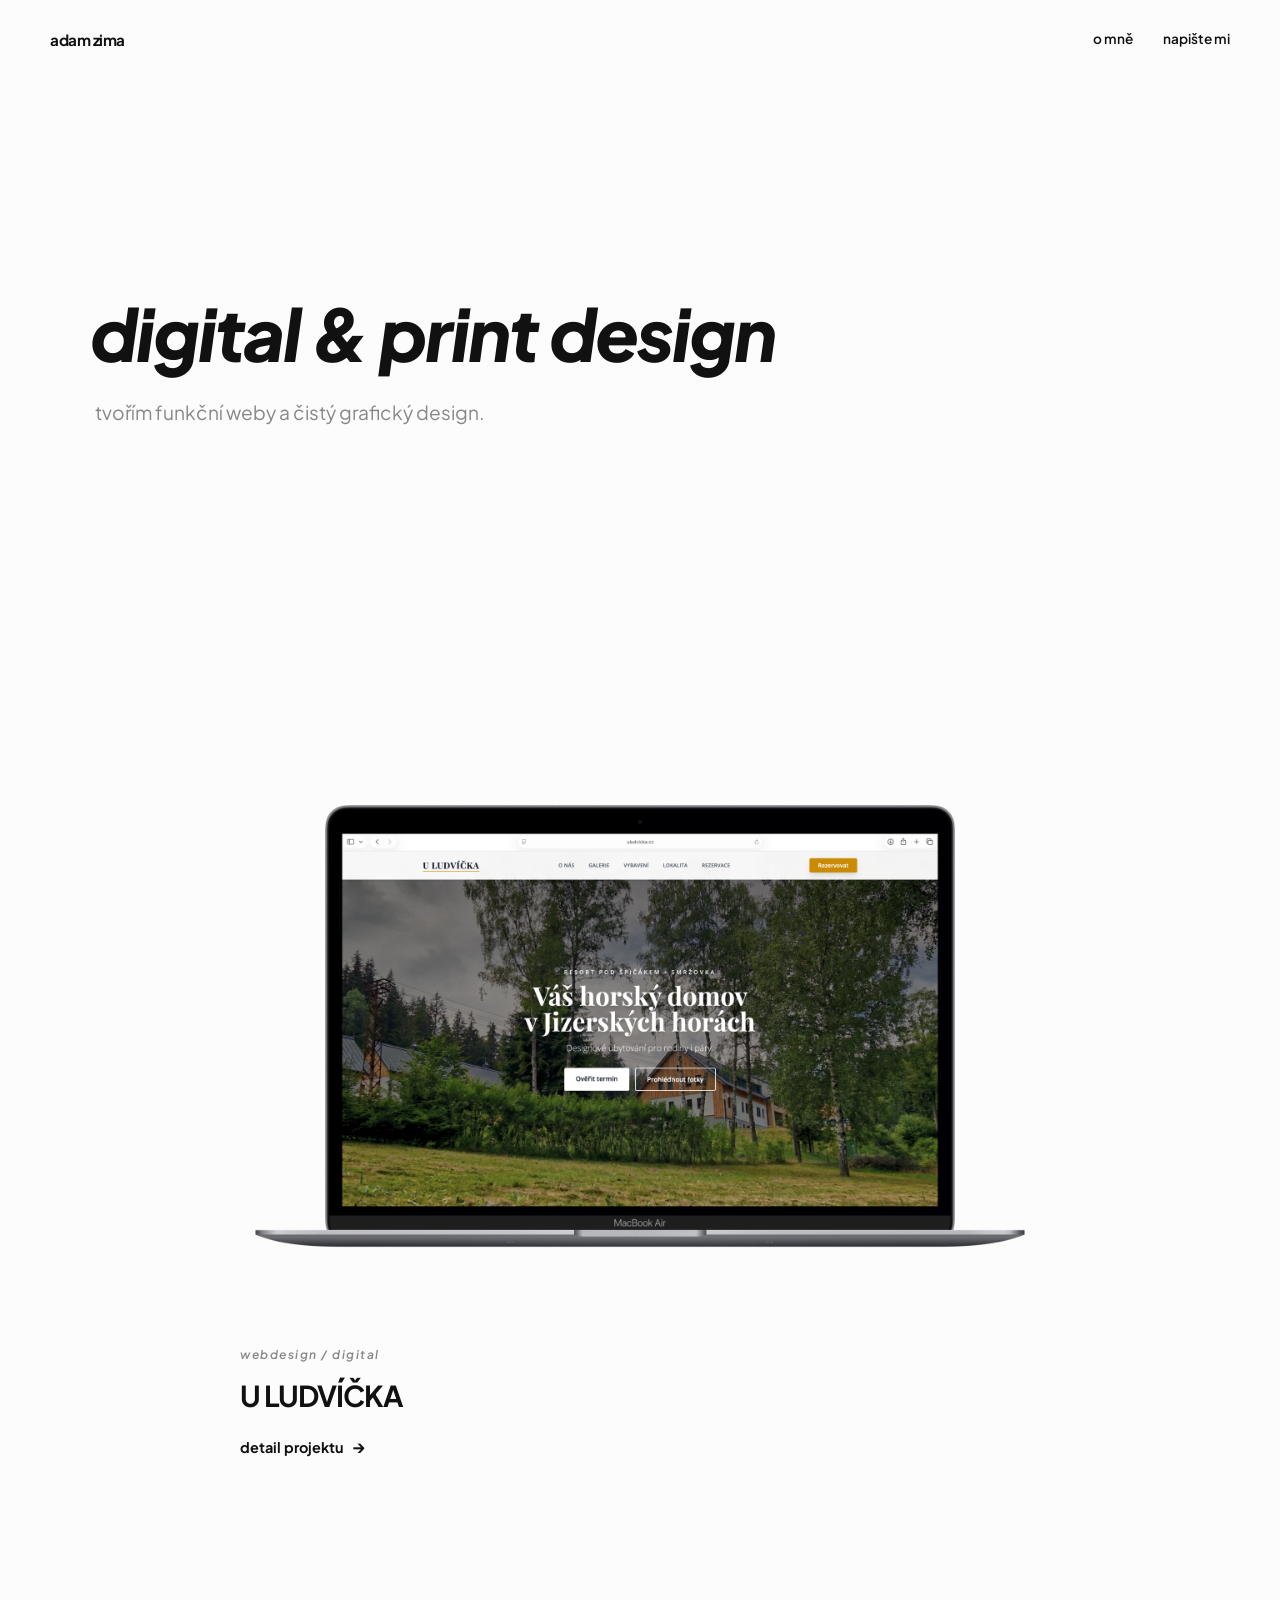
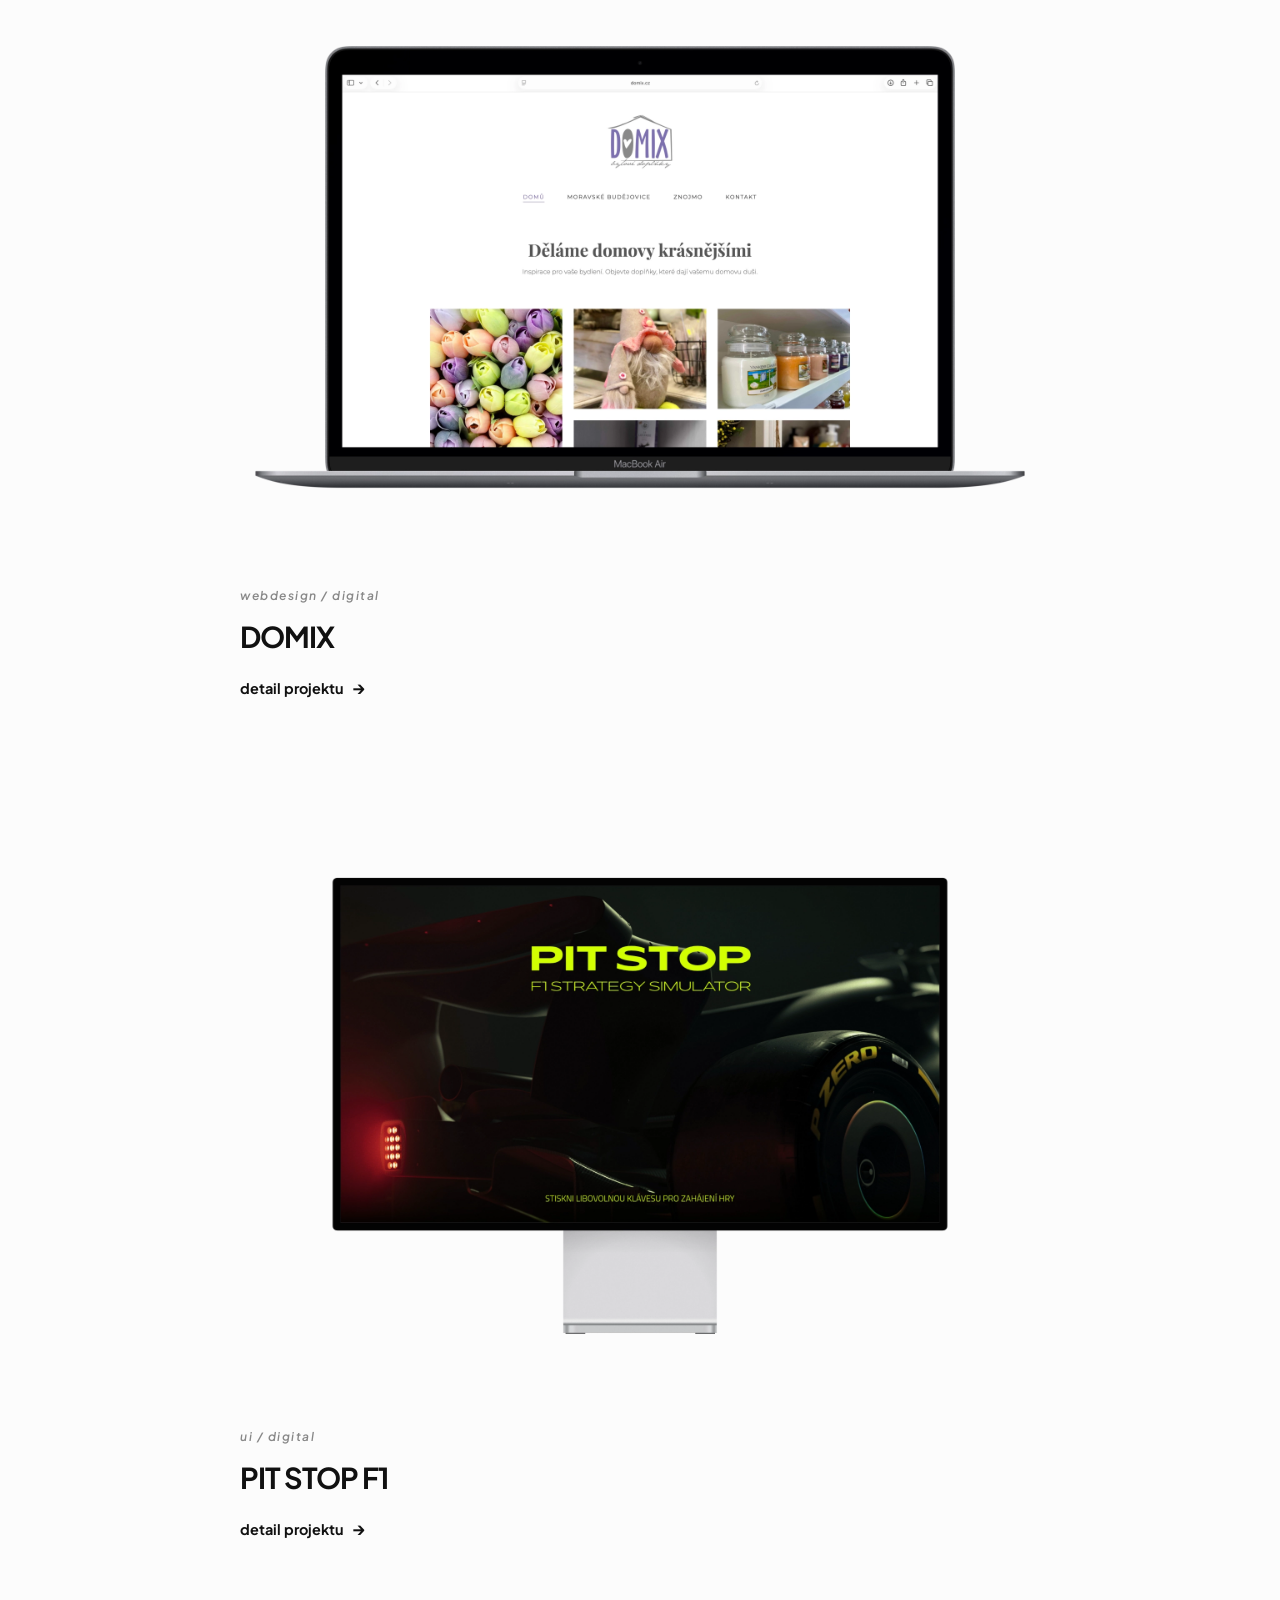
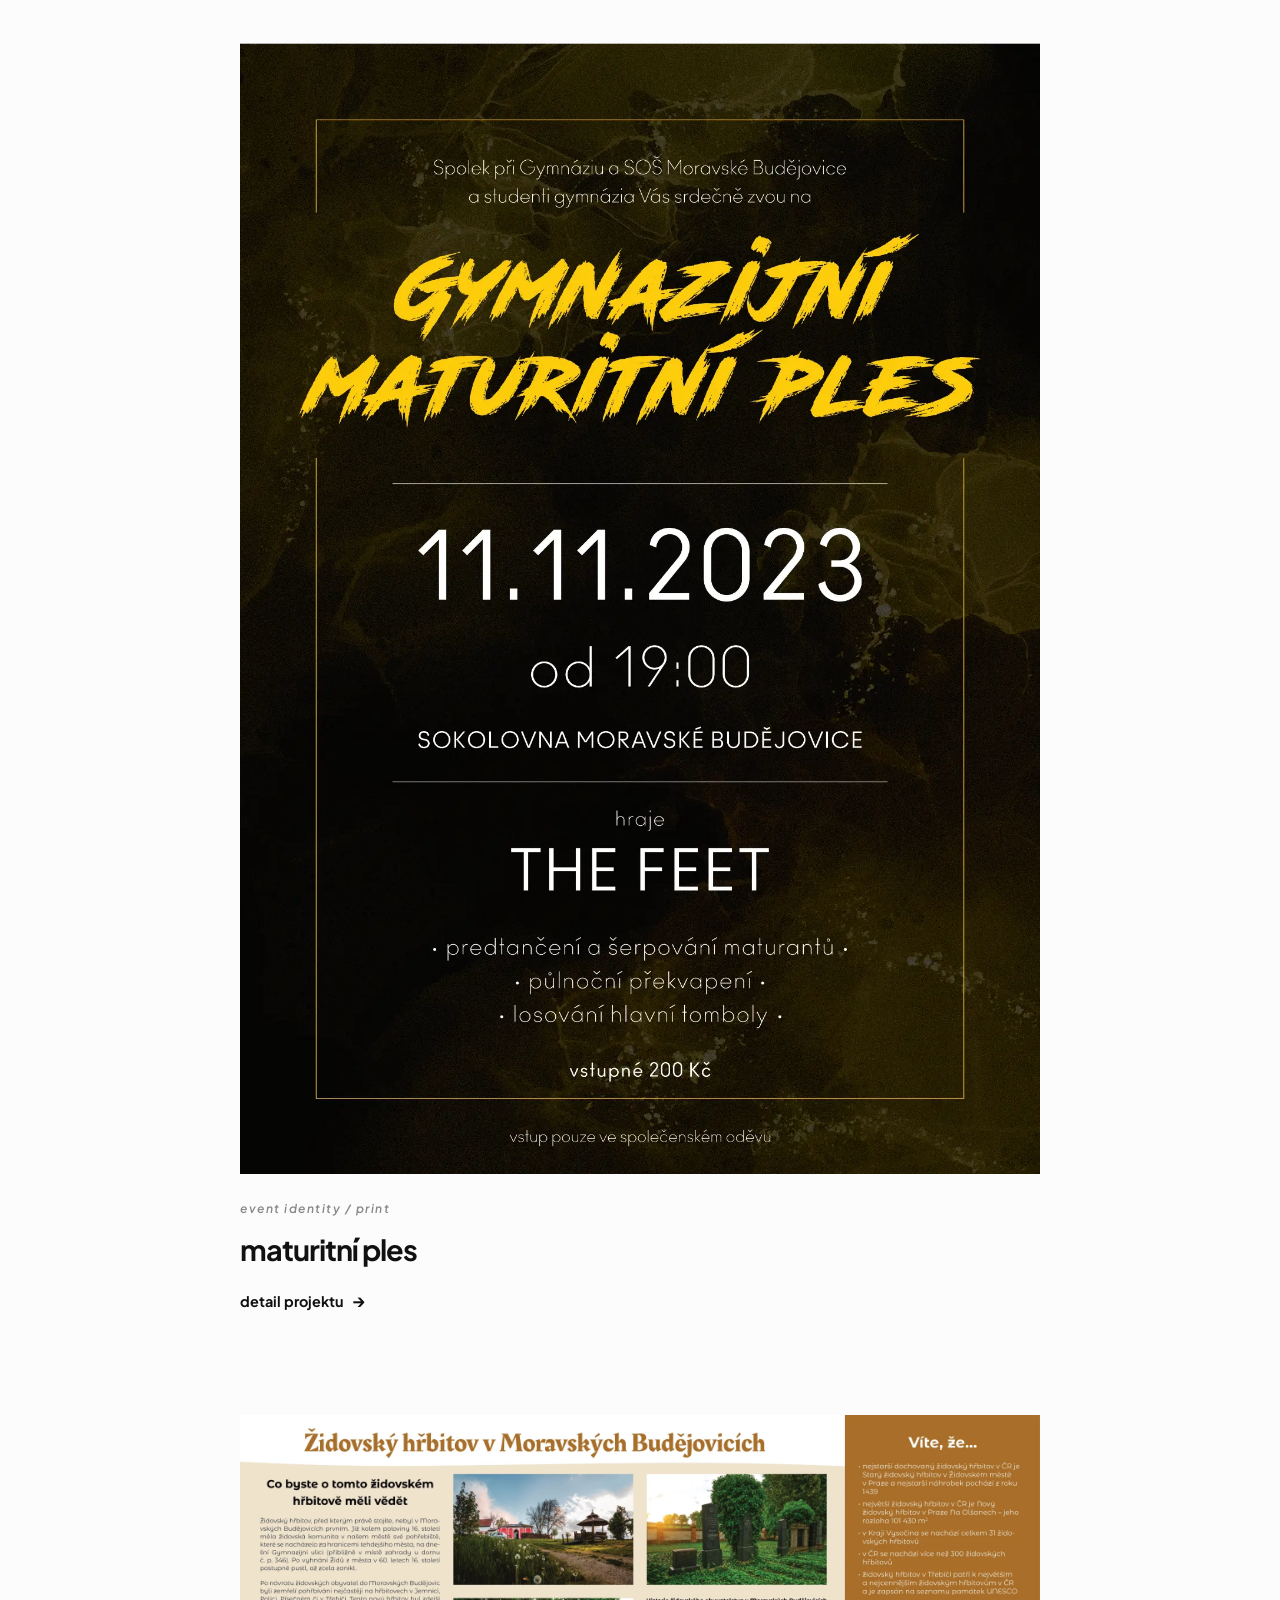
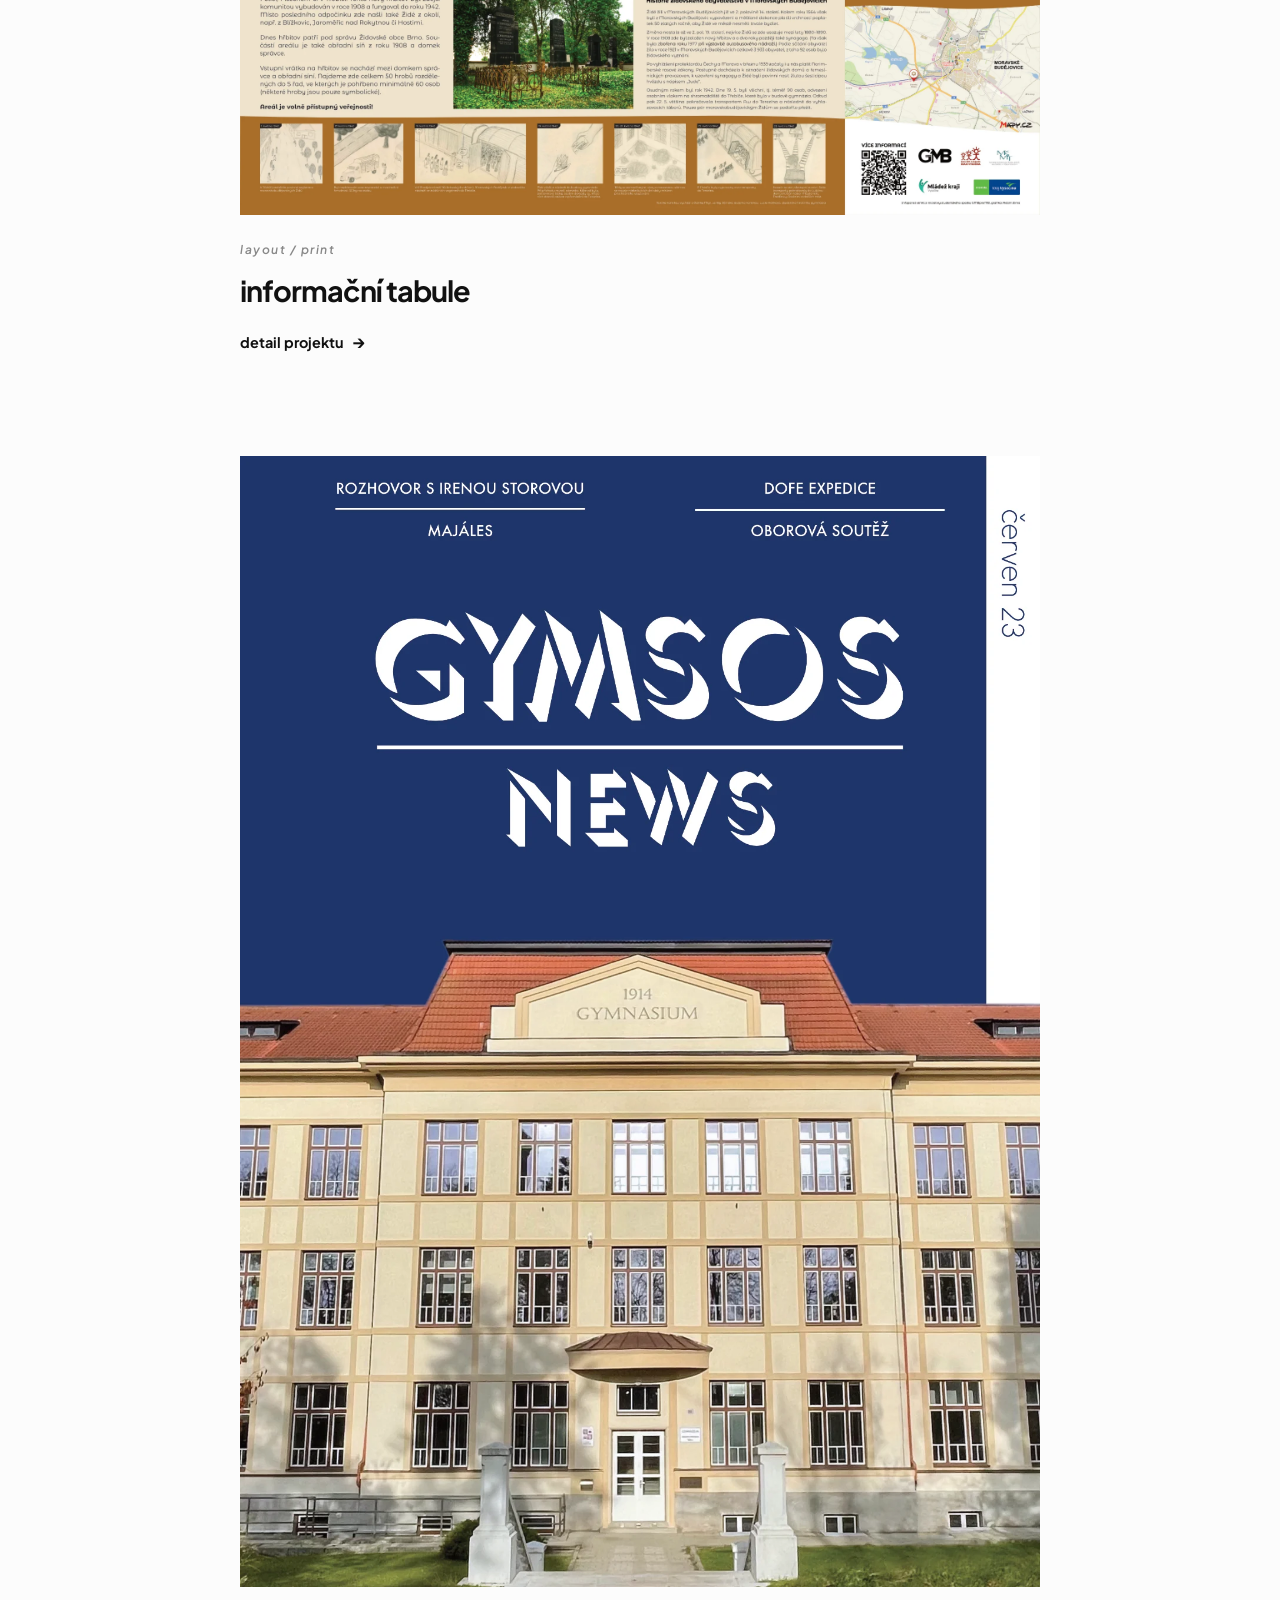
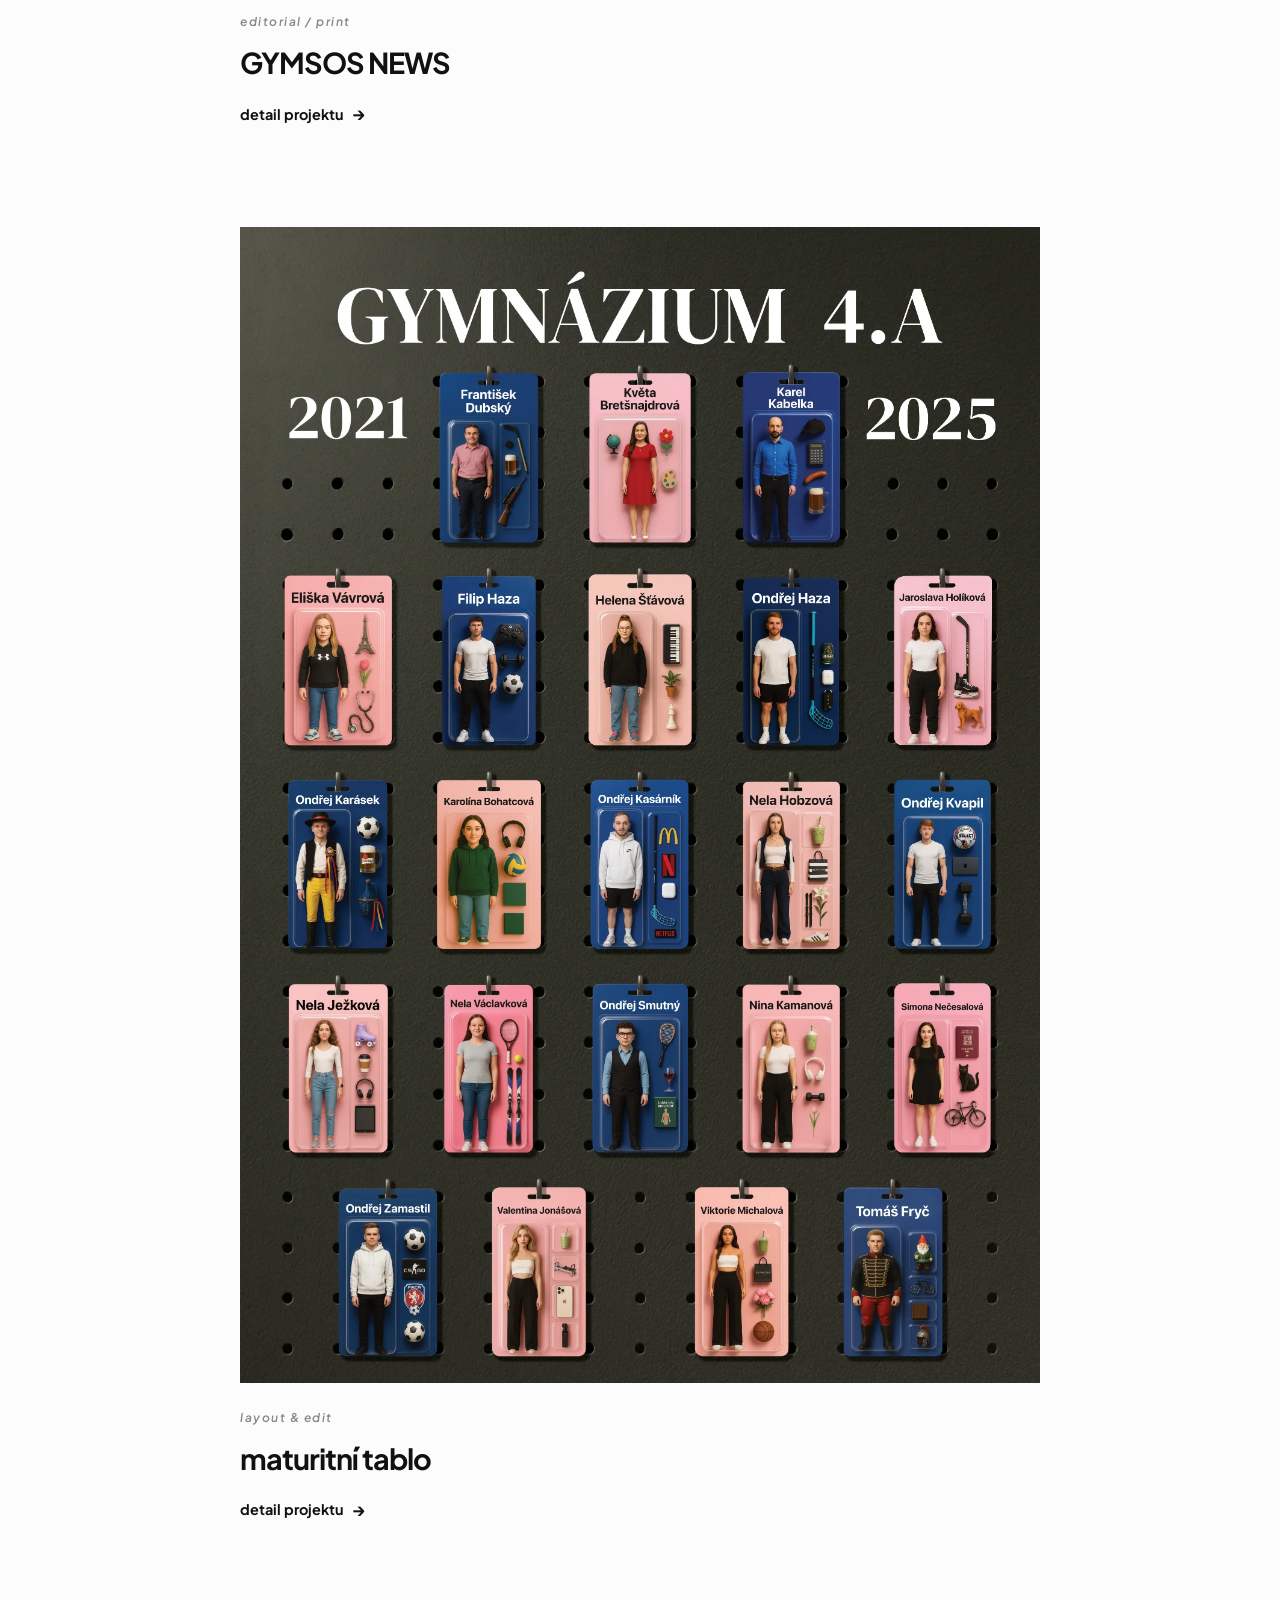
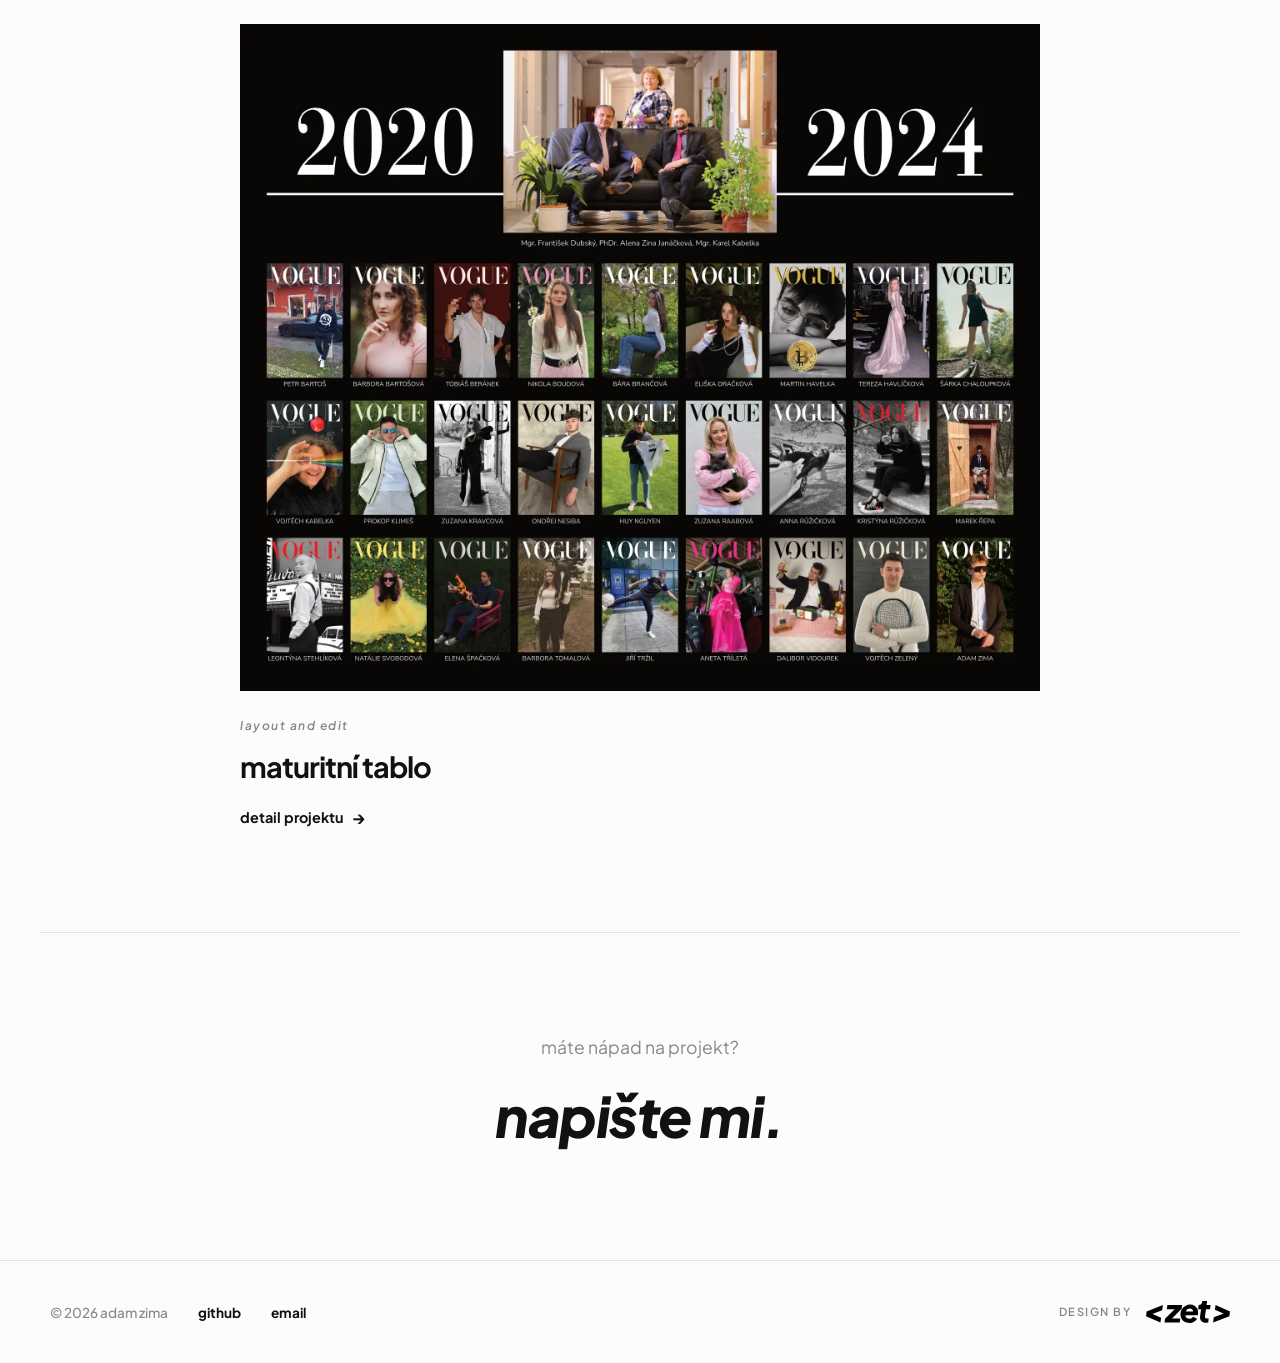
==== index.html @ e0f71ad0 "Update meta descriptions for clarity and focus" ====
<!DOCTYPE html>
<html lang="cs">
<head>
  <script async src="https://www.googletagmanager.com/gtag/js?id=G-T9J5Z45NLJ"></script>
  <script>
    window.dataLayer = window.dataLayer || [];
    function gtag(){dataLayer.push(arguments);}
    gtag('js', new Date());
    gtag('config', 'G-T9J5Z45NLJ');
  </script>

  <meta charset="UTF-8" />
  <meta name="viewport" content="width=device-width, initial-scale=1.0, maximum-scale=1.0, user-scalable=no" />
  
  <title>adam zima | digital & print design</title>
  <meta name="description" content="tvořím funkční weby a čistý grafický design.">
  <meta name="author" content="adam zima">
  
  <meta property="og:type" content="website">
  <meta property="og:url" content="https://www.adamzima.cz/">
  <meta property="og:title" content="adam zima | digital & print design">
  <meta property="og:description" content="tvořím funkční weby a čistý grafický design.">
  <meta property="og:image" content="https://www.adamzima.cz/assets/og-image.jpg">

  <link rel="icon" type="image/png" href="https://www.adamzima.cz/assets/favicon.png" sizes="192x192">
  <link rel="icon" type="image/png" href="https://www.adamzima.cz/assets/favicon.png" sizes="32x32">
  <link rel="apple-touch-icon" href="https://www.adamzima.cz/assets/apple-icon.png">

  <link rel="preconnect" href="https://fonts.googleapis.com">
  <link rel="preconnect" href="https://fonts.gstatic.com" crossorigin>
  <link href="https://fonts.googleapis.com/css2?family=Plus+Jakarta+Sans:ital,wght@0,300;0,400;0,500;0,600;0,700;0,800;1,400;1,500;1,600;1,700;1,800&display=swap" rel="stylesheet">

  <link rel="stylesheet" href="style.css">
</head>

<body>
  <div id="preloader">
    <div class="loader-mask">
      <span class="loader-text">adam zima</span>
    </div>
  </div>
  <script>
    if (sessionStorage.getItem('preloaderShown')) {
      document.getElementById('preloader').style.display = 'none';
    }
  </script>

  <nav>
    <div class="logo" onclick="window.scrollTo(0,0);">adam zima</div>
    <div class="nav-links">
      <a onclick="openAbout()" class="animated-link">o mně</a>
      <a onclick="openContact()" class="animated-link">napište mi</a>
    </div>
  </nav>

  <header>
    <h1 class="hero-title" id="heroTitle">digital & print design</h1>
    <p class="hero-desc">tvořím funkční weby a čistý grafický design.</p>
  </header>

  <div class="projects-wrap" id="work">
    
    <div class="project-card reveal-up" onclick="openProject(0)">
      <div class="card-img-wrap"><img src="assets/uludvicka/uludvicka.png" class="project-img" loading="lazy" alt="U Ludvíčka"></div>
      <div class="card-body">
        <span class="card-label">webdesign / digital</span>
        <h2 class="card-title">U LUDVÍČKA</h2>
        <div class="liquid-btn">detail projektu</div>
      </div>
    </div>

    <div class="project-card reveal-up" onclick="openProject(1)">
      <div class="card-img-wrap"><img src="assets/domix/domix.webp" class="project-img" loading="lazy" alt="DOMIX"></div>
      <div class="card-body">
        <span class="card-label">webdesign / digital</span>
        <h2 class="card-title">DOMIX</h2>
        <div class="liquid-btn">detail projektu</div>
      </div>
    </div>

    <div class="project-card reveal-up" onclick="openProject(2)">
      <div class="card-img-wrap"><img src="assets/pitstop/mac.webp" class="project-img" loading="lazy" alt="PIT STOP F1"></div>
      <div class="card-body">
        <span class="card-label">ui / digital</span>
        <h2 class="card-title">PIT STOP F1</h2>
        <div class="liquid-btn">detail projektu</div>
      </div>
    </div>

    <div class="project-card reveal-up" onclick="openProject(3)">
      <div class="card-img-wrap"><img src="assets/maturitni_ples/maturitni_ples.webp" class="project-img" loading="lazy" alt="Maturitní ples"></div>
      <div class="card-body">
        <span class="card-label">event identity / print</span>
        <h2 class="card-title">maturitní ples</h2>
        <div class="liquid-btn">detail projektu</div>
      </div>
    </div>

    <div class="project-card reveal-up" onclick="openProject(4)">
      <div class="card-img-wrap"><img src="assets/informacni_tabule/informacni_tabule.webp" class="project-img" loading="lazy" alt="Informační tabule"></div>
      <div class="card-body">
        <span class="card-label">layout / print</span>
        <h2 class="card-title">informační tabule</h2>
        <div class="liquid-btn">detail projektu</div>
      </div>
    </div>

    <div class="project-card reveal-up" onclick="openProject(5)">
      <div class="card-img-wrap"><img src="assets/gymsos_news/gymsos_news.webp" class="project-img" loading="lazy" alt="GYMSOS NEWS"></div>
      <div class="card-body">
        <span class="card-label">editorial / print</span>
        <h2 class="card-title">GYMSOS NEWS</h2>
        <div class="liquid-btn">detail projektu</div>
      </div>
    </div>

    <div class="project-card reveal-up" onclick="openProject(6)">
      <div class="card-img-wrap"><img src="assets/tablo_figurky/tablo_figurky.webp" class="project-img" loading="lazy" alt="Maturitní tablo"></div>
      <div class="card-body">
        <span class="card-label">layout & edit</span>
        <h2 class="card-title">maturitní tablo</h2>
        <div class="liquid-btn">detail projektu</div>
      </div>
    </div>

    <div class="project-card reveal-up" onclick="openProject(7)">
      <div class="card-img-wrap"><img src="assets/tablo_vogue/tablo_vogue.webp" class="project-img" loading="lazy" alt="Maturitní tablo Vogue"></div>
      <div class="card-body">
        <span class="card-label">layout and edit</span>
        <h2 class="card-title">maturitní tablo</h2>
        <div class="liquid-btn">detail projektu</div>
      </div>
    </div>

  </div>

  <section id="contact" class="contact-section reveal-up">
    <p style="color:var(--text-muted); font-size: 1.1rem; margin-bottom: 0;">máte nápad na projekt?</p>
    <a onclick="openContact()" class="contact-link-large">napište mi.</a>
  </section>

  <footer class="site-footer reveal-up">
    <div class="footer-content">
      <div class="footer-left">
        <span class="footer-copy">© 2026 adam zima</span>
        <a href="https://github.com/amizmada" class="footer-link" target="_blank">github</a>
        <a href="mailto:adam@adamzima.com" class="footer-link">email</a>
      </div>
      <div class="footer-right">
        <span class="footer-label">design by</span>
        <a href="https://zet.studio" target="_blank" class="zet-logo-link" aria-label="zet">
          <img src="assets/zet.svg" alt="zet_design" class="zet-footer-icon">
        </a>
      </div>
    </div>
  </footer>

  <div id="modal-overlay" class="modal-overlay">
    <button class="close-modal" onclick="closeModal()"><span>zavřít</span></button>
    <div class="modal-container" id="modal-content"></div>
  </div>

  <div id="contact-modal-overlay" class="modal-overlay">
    <button class="close-modal" onclick="closeContact()"><span>zavřít</span></button>
    <div class="modal-container">
      <span style="font-size: 0.8rem; color: var(--text-muted); letter-spacing: 1.5px; margin-bottom: 30px; display: block; text-transform:uppercase; font-weight:600;">kontakt</span>
      <h1 style="font-size: 2.2rem; font-weight: 600; letter-spacing: -1px; line-height: 1.3;">napište mi.</h1>
      <p style="font-size: 1rem; color: var(--text-muted); line-height: 1.7; margin-bottom: 50px;">máte nápad na projekt nebo se chcete jen zeptat?</p>

      <form id="popup-contact-form" action="https://formspree.io/f/xeeejrlr" method="POST" class="contact-form">
        <div class="form-group">
          <input type="email" name="email" placeholder="váš email" required class="form-input">
        </div>
        <div class="form-group">
          <textarea name="message" placeholder="jak vám mohu pomoci?" rows="6" required class="form-input"></textarea>
        </div>
        <button type="submit" class="liquid-btn" id="popup-submit-btn">odeslat zprávu</button>
      </form>

      <div id="popup-form-status" style="display: none; text-align: left; margin-top: 20px; color: var(--text-main);">
        <h3 style="font-size: 1.5rem; margin-bottom: 10px;">Díky za zprávu!</h3>
        <p style="color: var(--text-muted);">Ozvu se vám co nejdříve.</p>
      </div>
    </div>
  </div>

  <script>
    const projects = [
      { title: "U LUDVÍČKA", label: "webdesign / digital", desc: "web na <a href='https://www.uludvicka.cz' target='_blank' class='text-link'>uludvicka.cz</a>", gallery: ["assets/uludvicka/uludvicka1.webp"] },
      { title: "DOMIX", label: "webdesign / digital", desc: "web na <a href='https://www.domix.cz' target='_blank' class='text-link'>domix.cz</a>", gallery: ["assets/domix/domix1.webp"] },
      { title: "PIT STOP F1", label: "ui / digital", desc: "strategický simulátor formule 1. design uživatelského rozhraní a herních mechanik.", gallery: ["assets/pitstop/pitstop.webp","assets/pitstop/pitstop1.webp","assets/pitstop/pitstop2.webp","assets/pitstop/pitstop3.webp","assets/pitstop/pitstop4.webp","assets/pitstop/pitstop5.webp"] },
      { title: "maturitní ples", label: "event identity / print", desc: "vizuální identita maturitního plesu. výrazná typografie a zlaté akcenty.", gallery: ["assets/maturitni_ples/maturitni_ples.webp","assets/maturitni_ples/maturitni_ples1.webp","assets/maturitni_ples/maturitni_ples2.webp","assets/maturitni_ples/maturitni_ples3.webp","assets/maturitni_ples/maturitni_ples4.webp","assets/maturitni_ples/maturitni_ples5.webp","assets/maturitni_ples/maturitni_ples6.webp"] },
      { title: "informační tabule", label: "layout / print", desc: "grafický návrh informační tabule pro židovský hřbitov.", gallery: ["assets/informacni_tabule/informacni_tabule.webp","assets/informacni_tabule/informacni_tabule1.webp","assets/informacni_tabule/informacni_tabule2.webp"] },
      { title: "GYMSOS NEWS", label: "editorial / print", desc: "školní časopis gymnázia. sazba, typografie a redakční design.", gallery: ["assets/gymsos_news/gymsos_news.webp","assets/gymsos_news/gymsos_news1.webp","assets/gymsos_news/gymsos_news2.webp","assets/gymsos_news/gymsos_news3.webp","assets/gymsos_news/gymsos_news4.webp","assets/gymsos_news/gymsos_news5.webp"] },
      { title: "maturitní tablo", label: "layout / edit", desc: "kreativní pojetí tabla ve stylu plastových figurek", gallery: ["assets/tablo_figurky/tablo_figurky.webp"] },
      { title: "maturitní tablo", label: "layout / edit", desc: "maturitní tablo inspirované modním magazínem.", gallery: ["assets/tablo_vogue/tablo_vogue.webp"] },
    ];

    const aboutContent = `
      <div class="about-grid">
        <div class="about-img-wrapper">
          <img src="assets/adam.jpg" alt="adam zima" class="about-photo">
        </div>
        <div class="about-text-content">
          <h1 class="about-title" style="font-weight: 800; font-style: italic;">jsem adam.</h1>
          <p class="about-desc">
            jsem grafický designér se zaměřením na vizuální identity a tiskoviny. baví mě hledat jednoduchá vizuální řešení složitých zadání.
            <br><br>
            věřím, že design není jen o tom, jak věci vypadají, ale především jak fungují.
          </p>

          <div class="services-list">
            <h4>co dělám</h4>
            <div class="services-grid">
              <span class="service-item">vizuální identity</span>
              <span class="service-item">webdesign</span>
              <span class="service-item">plakáty, tiskoviny</span>
              <span class="service-item">úprava fotografií</span>
            </div>
          </div>

          <div style="margin-top: 50px;">
            <h4 style="margin-bottom:10px; color:var(--text-muted); font-size:0.75rem; letter-spacing:1.5px; text-transform:uppercase; font-weight:600;">kontakt</h4>
            <a href="mailto:adam@adamzima.com" style="font-size: 1.5rem; font-weight: 600; text-decoration: none;" class="animated-link">adam@adamzima.com</a>
          </div>
        </div>
      </div>
    `;

    /* Parallax a odhalování */
    window.addEventListener('scroll', () => {
      const title = document.getElementById('heroTitle');
      if (!title) return;
      title.style.transform = `translateY(${window.scrollY * 0.15}px)`;
      title.style.opacity = 1 - (window.scrollY / 500);
    });

    const observer = new IntersectionObserver((entries) => {
      entries.forEach(entry => {
        if (entry.isIntersecting) entry.target.classList.add('is-visible');
      });
    }, { threshold: 0.12 });

    document.querySelectorAll('.reveal-up').forEach(el => observer.observe(el));

    /* Preloader */
    if (!sessionStorage.getItem('preloaderShown')) {
      window.addEventListener('load', () => {
        setTimeout(() => {
          const pre = document.getElementById('preloader');
          if (pre) {
            pre.classList.add('hidden');
            sessionStorage.setItem('preloaderShown', 'true');
          }
        }, 1800);
      });
    }

    /* Modals */
    const modal = document.getElementById('modal-overlay');
    const modalContent = document.getElementById('modal-content');
    const contactModal = document.getElementById('contact-modal-overlay');

    function openProject(index) {
      const p = projects[index];
      const galleryHTML = p.gallery
        .map(img => `<img src="${img}" alt="${p.title}" style="width:100%; border-radius:12px; margin-bottom:30px; box-shadow:var(--card-shadow);" loading="lazy">`)
        .join('');

      modalContent.innerHTML = `
        <span style="font-size: 0.8rem; color: var(--text-muted); font-style: italic; letter-spacing: 1.5px; text-transform:lowercase; margin-bottom: 20px; display: block; font-weight:600;">${p.label}</span>
        <h1 style="font-size: 3rem; font-weight: 800; font-style: italic; letter-spacing: -1.5px; margin-bottom: 20px;">${p.title}</h1>
        <p style="font-size: 1.1rem; color: var(--text-muted); margin-bottom: 50px; max-width: 600px; line-height:1.7;">${p.desc}</p>
        <div>${galleryHTML}</div>
      `;
      modal.classList.add('active');
      document.body.style.overflow = 'hidden';
    }

    function openAbout() {
      modalContent.innerHTML = aboutContent;
      modal.classList.add('active');
      document.body.style.overflow = 'hidden';
    }

    function closeModal() {
      modal.classList.remove('active');
      document.body.style.overflow = 'auto';
    }

    function openContact() { 
      contactModal.classList.add('active'); 
      document.body.style.overflow = 'hidden'; 
    }
    
    function closeContact() { 
      contactModal.classList.remove('active'); 
      document.body.style.overflow = 'auto'; 
    }

    /* Zavírání kliknutím mimo a klávesou Escape */
    if (modal) modal.addEventListener('click', (e) => { if (e.target === modal) closeModal(); });
    if (contactModal) contactModal.addEventListener('click', (e) => { if (e.target === contactModal) closeContact(); });

    document.addEventListener('keydown', (e) => {
      if (e.key === 'Escape') {
        if (modal && modal.classList.contains('active')) closeModal();
        if (contactModal && contactModal.classList.contains('active')) closeContact();
      }
    });

    /* Odesílání formuláře */
    const popupForm = document.getElementById("popup-contact-form");
    const popupStatus = document.getElementById("popup-form-status");
    const popupSubmitBtn = document.getElementById("popup-submit-btn");

    if (popupForm) {
      popupForm.addEventListener("submit", async function(event) {
        event.preventDefault();
        const originalBtnText = popupSubmitBtn.innerText;
        popupSubmitBtn.innerText = "odesílám...";
        popupSubmitBtn.disabled = true;

        const data = new FormData(event.target);
        try {
          const response = await fetch(event.target.action, { method: popupForm.method, body: data, headers: { 'Accept': 'application/json' } });
          if (response.ok) { popupForm.style.display = "none"; popupStatus.style.display = "block"; popupForm.reset(); } 
          else { alert("Chyba při odesílání."); popupSubmitBtn.innerText = originalBtnText; popupSubmitBtn.disabled = false; }
        } catch (error) {
          alert("Problém s připojením."); popupSubmitBtn.innerText = originalBtnText; popupSubmitBtn.disabled = false;
        }
      });
    }

    /* --- Oprava načítání fotek u projektů --- */
    document.querySelectorAll('.project-img').forEach(img => {
      if (img.complete) {
        img.classList.add('img-loaded');
      } else {
        img.addEventListener('load', () => img.classList.add('img-loaded'));
        img.addEventListener('error', () => img.classList.add('img-loaded')); // Zobrazí prostor i při chybě načtení
      }
    });
  </script>
</body>
</html>
---- style.css ----
:root {
  /* Výchozí denní režim (zářivá bílá) */
  --bg-color: #fcfcfc;
  --text-main: #111111;
  --text-muted: #888888;
  --accent: #CFFF00; /* Neonová žlutá */
  --max-width: 1200px; 
  --border-color: rgba(0,0,0,0.1);
  --nav-bg: rgba(252,252,252,0.85);
  --input-bg: #fff;
  --card-shadow: 0 20px 40px rgba(0,0,0,0.08);
}

/* --- DARK MODE (Ztlumený "papírový" režim pro šetření očí) --- */
@media (prefers-color-scheme: dark) {
  :root {
    --bg-color: #e4e4e4; /* Tmavší, měkká bílá/šedá */
    --text-main: #111111; /* Text zůstává tmavý */
    --text-muted: #666666; /* Mírně ztmavená šedá pro lepší kontrast */
    --border-color: rgba(0,0,0,0.15); 
    --nav-bg: rgba(228,228,228,0.85); /* Odpovídající poloprůhledné pozadí navigace */
    --input-bg: #ebebeb; 
    --card-shadow: 0 20px 40px rgba(0,0,0,0.12); /* Nepatrně silnější stín pro zachování hloubky */
  }
}

* { 
  margin: 0; 
  padding: 0; 
  box-sizing: border-box; 
  -webkit-tap-highlight-color: transparent; 
}

::selection { 
  background-color: var(--accent); 
  color: #111;
}

::-webkit-scrollbar { 
  width: 0px; 
  background: transparent; 
}

html { 
  scroll-behavior: smooth; 
}

body {
  font-family: "Plus Jakarta Sans", -apple-system, sans-serif;
  background-color: var(--bg-color);
  color: var(--text-main);
  line-height: 1.6;
  overflow-x: hidden;
  -webkit-font-smoothing: antialiased;
  transition: background-color 0.4s ease, color 0.4s ease;
}

/* --- PRELOADER --- */
#preloader {
  position: fixed; 
  top: 0; 
  left: 0; 
  width: 100%; 
  height: 100%;
  background: var(--bg-color); 
  z-index: 9999;
  display: flex; 
  justify-content: center; 
  align-items: center;
  transition: transform 0.8s cubic-bezier(0.7,0,0.2,1);
}

.loader-mask { 
  overflow: hidden; 
  display: inline-block; 
  padding: 10px; 
}

.loader-text {
  display: inline-block; 
  font-weight: 600; 
  font-size: 1.4rem; 
  letter-spacing: -1px;
  transform: translateY(100%);
  animation: slideUpLoader 1s cubic-bezier(0.16,1,0.3,1) forwards 0.2s,
           pulseText 1.5s infinite ease-in-out 1.2s;
}

@keyframes slideUpLoader { 
  to { transform: translateY(0); } 
}

@keyframes pulseText { 
  0%, 100% { opacity: 0.4; } 
  50% { opacity: 1; } 
}

#preloader.hidden { 
  transform: translateY(-100%); 
  pointer-events: none; 
}

/* --- REVEAL --- */
.reveal-up {
  opacity: 0; 
  transform: translateY(40px);
  transition: opacity 0.8s ease, transform 0.8s cubic-bezier(0.16,1,0.3,1);
}

.reveal-up.is-visible { 
  opacity: 1; 
  transform: translateY(0); 
}

/* --- NAV --- */
nav {
  position: fixed; 
  top: 0; 
  left: 0; 
  width: 100%; 
  height: 80px; 
  padding: 0 50px;
  display: flex; 
  justify-content: space-between; 
  align-items: center;
  background: var(--nav-bg); 
  backdrop-filter: blur(20px);
  z-index: 1000;
  transition: background-color 0.4s ease;
}

.logo { 
  font-weight: 700; 
  font-size: 0.95rem; 
  color: var(--text-main); 
  letter-spacing: -0.5px; 
  cursor: pointer; 
  text-decoration: none; 
  transition: color 0.3s ease;
}

.nav-links { 
  display: flex; 
  gap: 30px; 
  align-items: center; 
}

.animated-link {
  position: relative; 
  font-size: 0.85rem; 
  color: var(--text-main); 
  text-decoration: none;
  font-weight: 600; 
  cursor: pointer; 
  padding-bottom: 2px; 
  display: inline-block;
  transition: color 0.3s ease;
}

.animated-link::after {
  content: ''; 
  position: absolute; 
  width: 100%; 
  height: 3px; 
  bottom: -2px; 
  left: 0;
  background-color: var(--accent); 
  transform: scaleX(0); 
  transform-origin: bottom right; 
  transition: transform 0.3s ease-out;
}

.animated-link:hover::after { 
  transform: scaleX(1); 
  transform-origin: bottom left; 
}

.text-link {
  text-decoration: none; 
  color: var(--text-main); 
  font-weight: 700;
  position: relative;
  z-index: 1;
  padding-bottom: 2px; 
  transition: color 0.3s ease;
}

.text-link::before {
  content: ''; 
  position: absolute; 
  bottom: 0; 
  left: -2%; 
  width: 104%; 
  height: 2px; 
  background-color: var(--text-main); 
  z-index: -1; 
  transition: all 0.3s cubic-bezier(0.16, 1, 0.3, 1);
}

.text-link:hover {
  color: #111; 
}

.text-link:hover::before { 
  height: 45%; 
  background-color: var(--accent); 
}

/* --- HEADER / HERO --- */
header {
  height: 80vh; 
  display: flex; 
  flex-direction: column; 
  justify-content: center; 
  align-items: flex-start;
  padding: 0 50px; 
  max-width: var(--max-width); 
  margin: 0 auto;
}

.hero-title { 
  font-size: clamp(3rem,7vw,4.5rem); 
  font-weight: 800; 
  font-style: italic; 
  letter-spacing: -2px; 
  line-height: 1.1; 
  margin-bottom: 25px; 
  max-width: 900px; 
  color: var(--text-main); 
}

.hero-desc { 
  font-size: 1.2rem; 
  color: var(--text-muted); 
  max-width: 550px; 
  font-weight: 400; 
  line-height: 1.6; 
  margin-left: 5px; 
}

/* --- PROJECTS --- */
.projects-wrap { 
  max-width: 900px; 
  margin: 0 auto; 
  padding: 0 50px 100px 50px; 
  display: flex; 
  flex-direction: column; 
  gap: 100px; 
}

.project-card { 
  display: block; 
  width: 100%; 
  background: transparent; 
  border: none; 
  cursor: pointer; 
  position: relative; 
  z-index: 1; 
  transform: translateZ(0); 
  backface-visibility: hidden; 
  will-change: transform; 
}

.card-img-wrap { 
  width: 100%; 
  border-radius: 0; 
  overflow: hidden; 
  background: transparent; 
  position: relative; 
  transform: translate3d(0,0,0); 
  will-change: transform; 
  transition: transform 0.4s cubic-bezier(0.16, 1, 0.3, 1); 
}

.project-img { 
  width: 100%; 
  height: auto; 
  display: block; 
  opacity: 0; /* Skryté před načtením */
  transition: opacity 0.6s ease, filter 0.4s ease; 
}

.project-img.img-loaded {
  opacity: 1; /* Viditelné po načtení */
}

.project-card:hover .card-img-wrap { 
  transform: translate3d(0, -10px, 0); 
}

.project-card:hover .project-img { 
  filter: drop-shadow(var(--card-shadow)); 
}

.card-body { 
  padding: 25px 0 0 0; 
}

.card-label { 
  font-size: 0.75rem; 
  color: var(--text-muted); 
  letter-spacing: 1.5px; 
  font-weight: 600; 
  font-style: italic; 
  margin-bottom: 8px; 
  display: block; 
  text-transform: lowercase; 
}

.card-title { 
  font-size: 1.8rem; 
  font-weight: 700; 
  letter-spacing: -1px; 
  margin-bottom: 15px; 
  color: var(--text-main); 
}

/* BUTTON */
.liquid-btn {
  display: inline-flex; 
  align-items: center; 
  font-size: 0.9rem; 
  font-weight: 700; 
  color: var(--text-main);
  background: transparent; 
  border: none; 
  cursor: pointer; 
  text-decoration: none;
  padding: 0; 
  position: relative;
  z-index: 1;
  transition: color 0.3s ease;
}

.liquid-btn::after {
  content: '→'; 
  margin-left: 8px; 
  font-size: 1.2em; 
  transition: transform 0.3s ease;
}

.liquid-btn::before {
  content: ''; 
  position: absolute; 
  bottom: 0; 
  left: -5%; 
  width: 110%; 
  height: 45%;
  background-color: var(--accent);
  z-index: -1; 
  transform: scaleX(0); 
  transform-origin: right; 
  transition: transform 0.3s cubic-bezier(0.16,1,0.3,1);
}

.liquid-btn:hover {
  color: #111; 
}

.liquid-btn:hover::before { 
  transform: scaleX(1); 
  transform-origin: left; 
}

.liquid-btn:hover::after { 
  transform: translateX(6px); 
}

/* --- GALLERY GRID --- */
.gallery-wrap { 
  max-width: var(--max-width); 
  margin: 0 auto; 
  padding: 0 50px 100px 50px; 
  display: grid; 
  grid-template-columns: repeat(3, 1fr); 
  gap: 40px; 
}

.polaroid-item { 
  width: 100%; 
  cursor: pointer; 
  position: relative; 
  transform: translateZ(0); 
  will-change: transform; 
  transition: transform 0.4s ease, filter 0.4s ease; 
}

.polaroid-item img { 
  width: 100%; 
  height: auto; 
  display: block; 
  background: transparent; 
  border: none;
  outline: none;
  color: transparent; 
  font-size: 0; 
  /* AKTUALIZOVÁNO: Silnější stín, méně posunutý dolů, aby vynikl i nahoře */
  filter: drop-shadow(0 2px 40px rgba(0,0,0,0.15)); 
  border-radius: 0; 
  opacity: 0; /* Skryté před načtením */
  transition: opacity 0.6s ease, filter 0.4s ease; 
}

.polaroid-item img.img-loaded {
  opacity: 1; /* Viditelné po načtení */
}

.polaroid-item:hover { 
  transform: translateY(-8px); 
  z-index: 10; 
}

/* --- CONTACT --- */
.contact-section { 
  max-width: var(--max-width); 
  margin: 0 auto; 
  padding: 100px 50px; 
  border-top: 1px solid var(--border-color); 
  text-align: center; 
}

.contact-link-large { 
  position: relative; 
  font-size: 3.5rem; 
  font-weight: 800; 
  font-style: italic; 
  letter-spacing: -1.5px; 
  color: var(--text-main); 
  text-decoration: none; 
  display: inline-block; 
  margin-top: 10px; 
  cursor: pointer; 
  z-index: 1;
  transition: color 0.3s ease;
}

.contact-link-large::after { 
  content: ''; 
  position: absolute; 
  width: 104%; 
  height: 35%; 
  bottom: 12%; 
  left: -2%; 
  background-color: var(--accent); 
  transform: scaleX(0); 
  transform-origin: right; 
  transition: transform 0.3s cubic-bezier(0.16,1,0.3,1); 
  z-index: -1; 
}

.contact-link-large:hover {
  color: #111;
}

.contact-link-large:hover::after { 
  transform: scaleX(1); 
  transform-origin: left; 
}

/* --- FOOTER --- */
.site-footer { 
  width: 100%; 
  border-top: 1px solid var(--border-color); 
  padding: 40px 50px; 
}

.footer-content { 
  max-width: var(--max-width); 
  margin: 0 auto; 
  display: flex; 
  justify-content: space-between; 
  align-items: center; 
  flex-wrap: wrap; 
  gap: 20px; 
}

.footer-left { 
  display: flex; 
  align-items: center; 
  gap: 30px; 
}

.footer-copy { 
  font-size: 0.85rem; 
  color: var(--text-muted); 
  font-weight: 500; 
}

.footer-link { 
  font-size: 0.85rem; 
  color: var(--text-main); 
  text-decoration: none; 
  font-weight: 700; 
  transition: opacity 0.3s ease; 
}

.footer-link:hover { 
  opacity: 0.5; 
}

.footer-right { 
  display: flex; 
  align-items: center; 
  gap: 15px; 
}

.footer-label { 
  font-size: 0.7rem; 
  color: var(--text-muted); 
  text-transform: uppercase; 
  letter-spacing: 1.5px; 
  font-weight: 600; 
}

.zet-logo-link { 
  display: flex; 
  align-items: center; 
  transition: opacity 0.3s ease; 
  opacity: 1; 
}

.zet-logo-link:hover { 
  opacity: 0.5; 
}

.zet-footer-icon { 
  height: 22px; 
  width: auto; 
  display: block; 
}

/* --- MODAL (OBECNÉ) --- */
.modal-overlay {
  position: fixed; 
  top: 0; 
  left: 0; 
  width: 100%; 
  height: 100%;
  background: var(--bg-color); 
  z-index: 2000; 
  opacity: 0; 
  pointer-events: none; 
  transition: opacity 0.4s ease, background-color 0.4s ease;
  overflow-y: auto; 
}

.modal-overlay.active { 
  opacity: 1; 
  pointer-events: all; 
}

.modal-container { 
  max-width: 900px; 
  margin: 80px auto; 
  padding: 0 20px 80px 20px; 
}

/* --- 50/50 LAYOUT FOTKY V MODALU --- */
.modal-photo-view { 
  display: flex; 
  width: 100vw;
  height: 100vh;
  margin: 0; 
  padding: 0; 
  max-width: none;
  align-items: center;
}

.photo-details-grid {
  display: flex; 
  width: 100%;
  height: 100vh;
}

.photo-details-col-left {
  flex: 0 0 50%; 
  height: 100vh;
  background: transparent; 
  display: flex;
  justify-content: center;
  align-items: center;
  padding: 40px; 
}

.modal-photo-img { 
  max-width: 100%; 
  max-height: 85vh;
  width: auto;
  height: auto;
  object-fit: contain; 
  border-radius: 0;
  box-shadow: none; 
  filter: drop-shadow(0 20px 50px rgba(0,0,0,0.1)); 
}

.photo-details-col-right {
  flex: 0 0 50%; 
  height: 100vh;
  display: flex;
  flex-direction: column;
  justify-content: center;
  align-items: flex-start;
  text-align: left;
  padding: 0 10%; 
  background-color: var(--bg-color);
  overflow-y: auto; 
  transition: background-color 0.4s ease;
}

.modal-photo-title {
  font-size: clamp(2rem, 4vw, 3.5rem);
  font-weight: 800;
  font-style: italic;
  letter-spacing: -2px;
  line-height: 1.1;
  color: var(--text-main);
  margin-bottom: 20px;
}

.modal-photo-meta {
  font-size: 0.85rem;
  color: var(--text-muted);
  text-transform: uppercase;
  letter-spacing: 2px;
  font-weight: 600;
  margin-bottom: 50px;
  display: flex;
  gap: 8px;
}

.modal-photo-desc {
  font-size: 1.1rem;
  color: var(--text-muted);
  line-height: 1.8;
  max-width: 500px;
}

/* Tlačítko zavřít */
.close-modal {
  position: fixed; 
  top: 0; 
  right: 0; 
  height: 80px; 
  padding: 0 50px;
  border: none; 
  cursor: pointer; 
  background: transparent;
  font-family: inherit; 
  font-size: 0.85rem; 
  font-weight: 600; 
  color: var(--text-main);
  z-index: 2001; 
  display: flex; 
  align-items: center;
  transition: color 0.3s ease;
}

.close-modal span { 
  position: relative; 
  z-index: 1;
}

.close-modal span::after { 
  content: ''; 
  position: absolute; 
  width: 115%; 
  height: 45%; 
  bottom: -2px; 
  left: -7.5%; 
  background-color: var(--accent); 
  transform: scaleX(0); 
  transform-origin: right; 
  transition: transform 0.3s cubic-bezier(0.16,1,0.3,1); 
  z-index: -1;
}

.close-modal:hover {
  color: #111;
}

.close-modal:hover span::after { 
  transform: scaleX(1); 
  transform-origin: left; 
}

/* --- O Mně a Kontakt --- */
.about-grid { 
  display: grid; 
  grid-template-columns: 1fr 1.5fr; 
  gap: 60px; 
  align-items: center; 
}

.about-photo { 
  width: 100%; 
  aspect-ratio: 3/4; 
  background: #ddd; 
  object-fit: cover; 
  border-radius: 0; 
  box-shadow: var(--card-shadow); 
  position: relative; 
  top: 0; 
  transition: top 0.4s ease; 
}

.about-photo:hover { 
  top: -5px; 
}

.about-title { 
  font-size: clamp(2.5rem,5vw,4rem); 
  font-weight: 800; 
  font-style: italic; 
  letter-spacing: -2px; 
  margin-bottom: 20px; 
  color: var(--text-main); 
  line-height: 1.1; 
}

.about-desc { 
  font-size: 1.1rem; 
  color: var(--text-muted); 
  line-height: 1.7; 
  margin-bottom: 40px; 
  max-width: 600px; 
}

.services-list { 
  margin-top: 40px; 
  padding-top: 40px; 
  border-top: 1px solid var(--border-color); 
}

.services-list h4 { 
  font-size: 0.75rem; 
  color: var(--text-muted); 
  letter-spacing: 1.5px; 
  font-weight: 600; 
  margin-bottom: 20px; 
  text-transform: uppercase; 
}

.services-grid { 
  display: grid; 
  grid-template-columns: 1fr 1fr; 
  gap: 20px; 
}

.service-item { 
  font-size: 1.05rem; 
  font-weight: 500; 
  color: var(--text-main); 
  display: flex; 
  align-items: center; 
  gap: 12px; 
  transition: opacity 0.3s ease; 
}

.service-item:hover { 
  opacity: 0.6; 
}

.service-item::before { 
  content: ''; 
  display: block; 
  width: 6px; 
  height: 6px; 
  background: var(--accent); 
  border-radius: 50%; 
}

.contact-form { 
  max-width: 500px; 
  margin: 0; 
  text-align: left; 
  display: flex; 
  flex-direction: column; 
  gap: 20px; 
}

.form-group { 
  width: 100%; 
}

.form-input { 
  width: 100%; 
  padding: 18px 20px; 
  background: var(--input-bg); 
  border: 1px solid var(--border-color); 
  border-radius: 0; 
  font-family: inherit; 
  font-size: 1rem; 
  color: var(--text-main); 
  transition: all 0.3s ease; 
  outline: none; 
  resize: none; 
}

.form-input:focus { 
  border-color: var(--text-main); 
  box-shadow: 0 4px 12px rgba(0,0,0,0.05); 
}

#popup-submit-btn { 
  width: auto; 
  padding: 0; 
  font-size: 1rem; 
  margin-top: 10px; 
  justify-content: flex-start; 
}

/* --- RESPONSIVE --- */
@media (max-width: 768px) {
  nav, header, .gallery-wrap, .projects-wrap { 
    padding: 0 20px; 
  }
  
  header { 
    padding-top: 120px; 
    height: 70vh; 
  }
  
  .hero-title { 
    font-size: 2.8rem; 
  }
  
  .about-grid { 
    grid-template-columns: 1fr; 
    gap: 30px; 
  }
  
  .about-img-wrapper { 
    display: flex; 
    justify-content: left; 
  }
  
  .about-photo { 
    width: 100%; 
    max-width: 280px; 
    aspect-ratio: auto; 
    height: auto; 
  }
  
  .services-grid { 
    grid-template-columns: 1fr; 
  }
  
  .close-modal { 
    right: 20px; 
  }
  
  .projects-wrap { 
    padding-bottom: 80px; 
    gap: 60px; 
  }
  
  .gallery-wrap { 
    grid-template-columns: repeat(auto-fill, minmax(180px, 1fr)); 
    gap: 15px; 
  }
  
  .contact-link-large { 
    font-size: 2.2rem; 
  }
  
  .site-footer { 
    padding: 30px 20px; 
  }
  
  .footer-content { 
    flex-direction: column-reverse; 
    align-items: flex-start; 
    gap: 40px; 
  }
  
  .footer-left { 
    flex-direction: column; 
    align-items: flex-start; 
    gap: 15px; 
  }

  .modal-photo-view { 
    height: auto; 
    min-height: 100vh; 
    padding: 0; 
    align-items: stretch; 
  }
  
  .photo-details-grid { 
    flex-direction: column; 
    height: auto; 
  }
  
  .photo-details-col-left { 
    flex: 0 0 50vh; 
    width: 100%; 
    height: 50vh; 
    padding: 40px 20px; 
  }
  
  .photo-details-col-right { 
    flex: 1; 
    width: 100%; 
    height: auto; 
    padding: 40px 20px; 
    align-items: center; 
    text-align: center; 
  }
  
  .modal-photo-title { 
    font-size: 2rem; 
    margin-bottom: 10px; 
  }
  
  .modal-photo-meta { 
    margin-bottom: 20px; 
    font-size: 0.75rem; 
    justify-content: center; 
  }
  
  .modal-photo-desc { 
    font-size: 1rem; 
  }
  
  .close-modal { 
    right: 20px; 
    padding: 0; 
  }
}
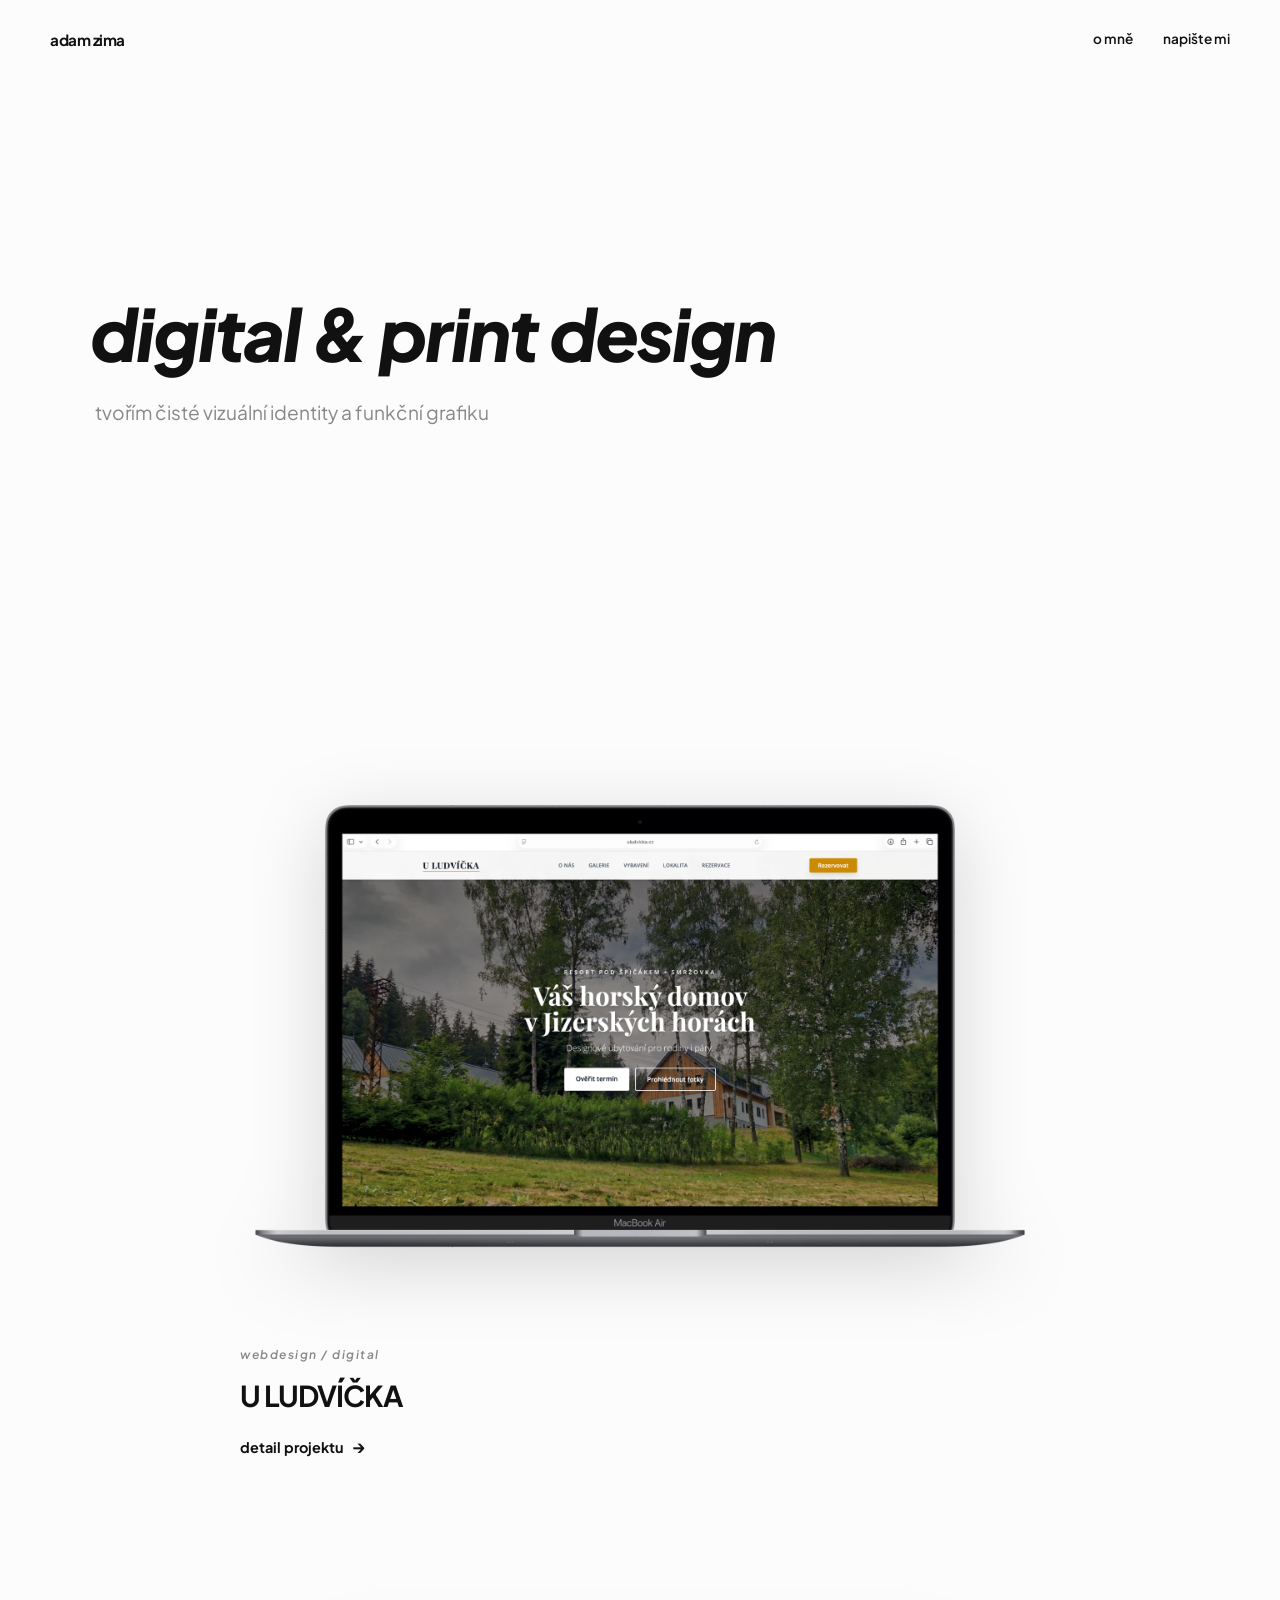
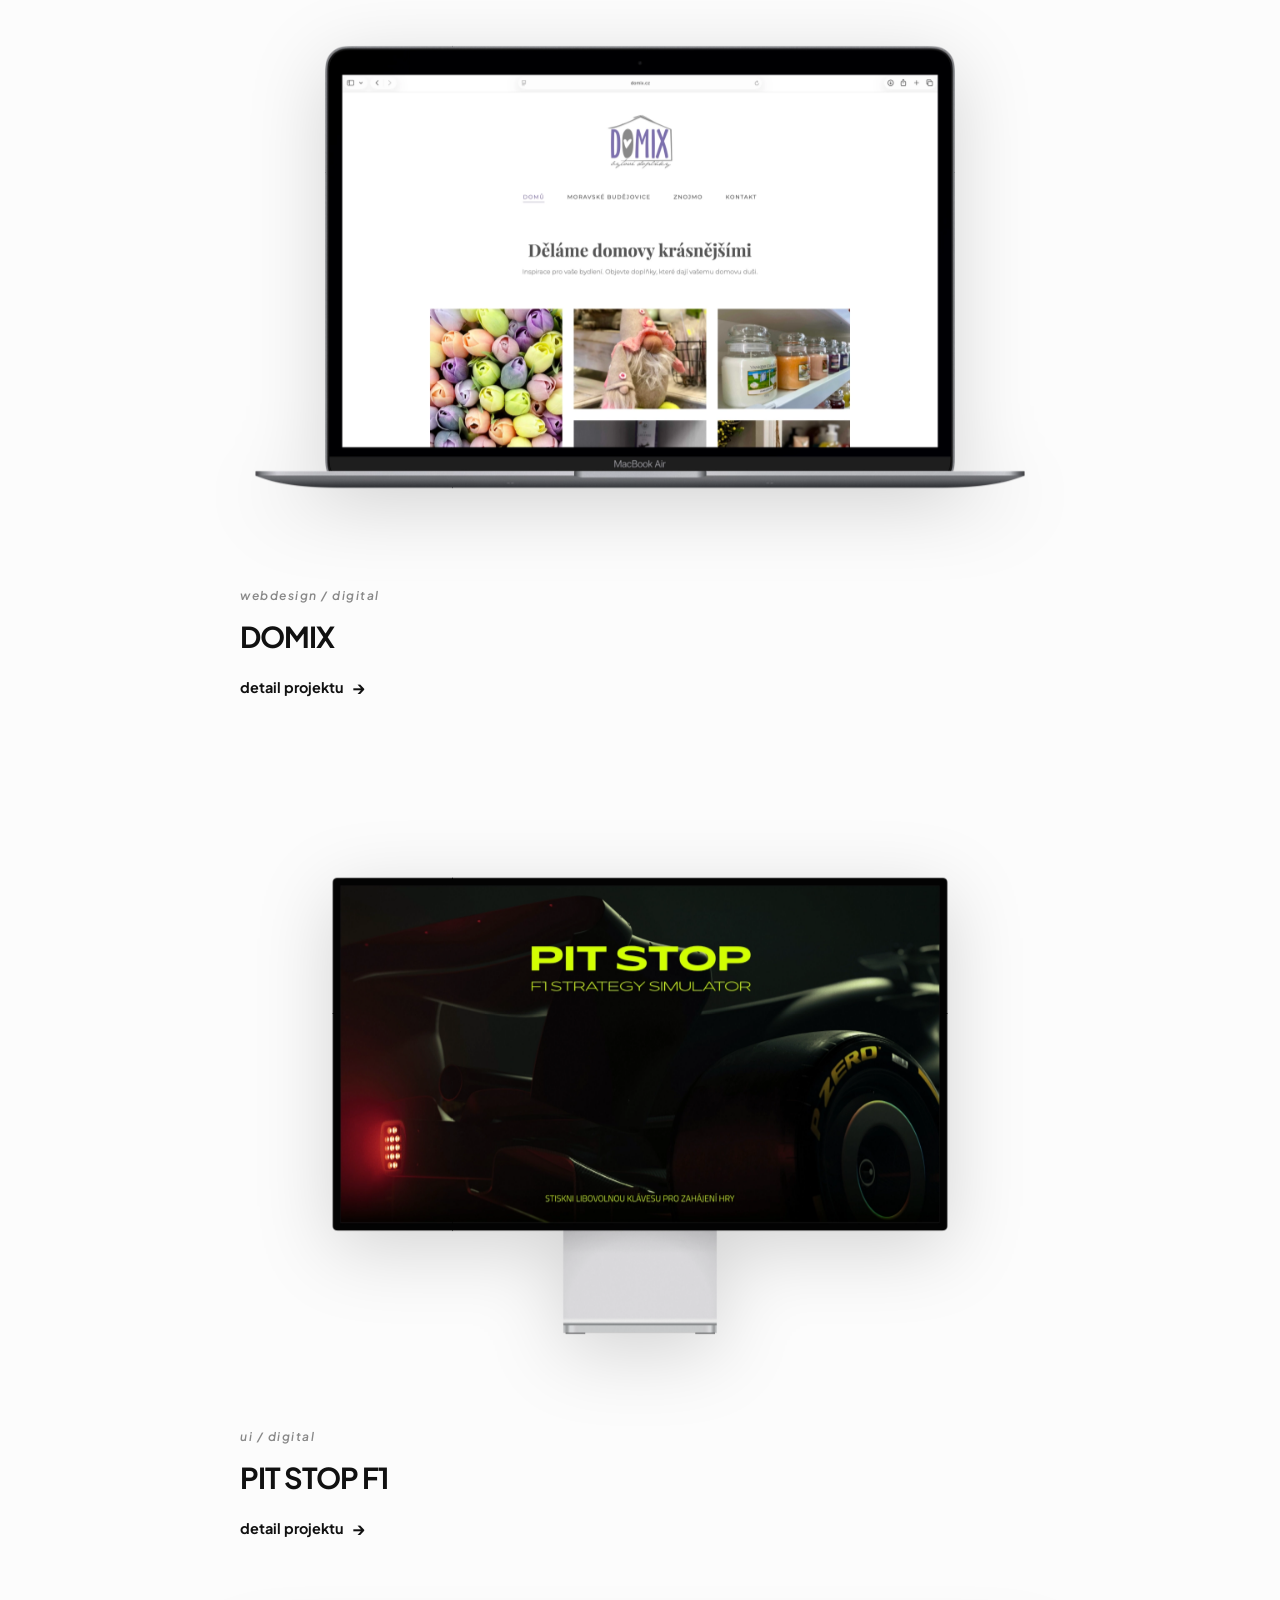
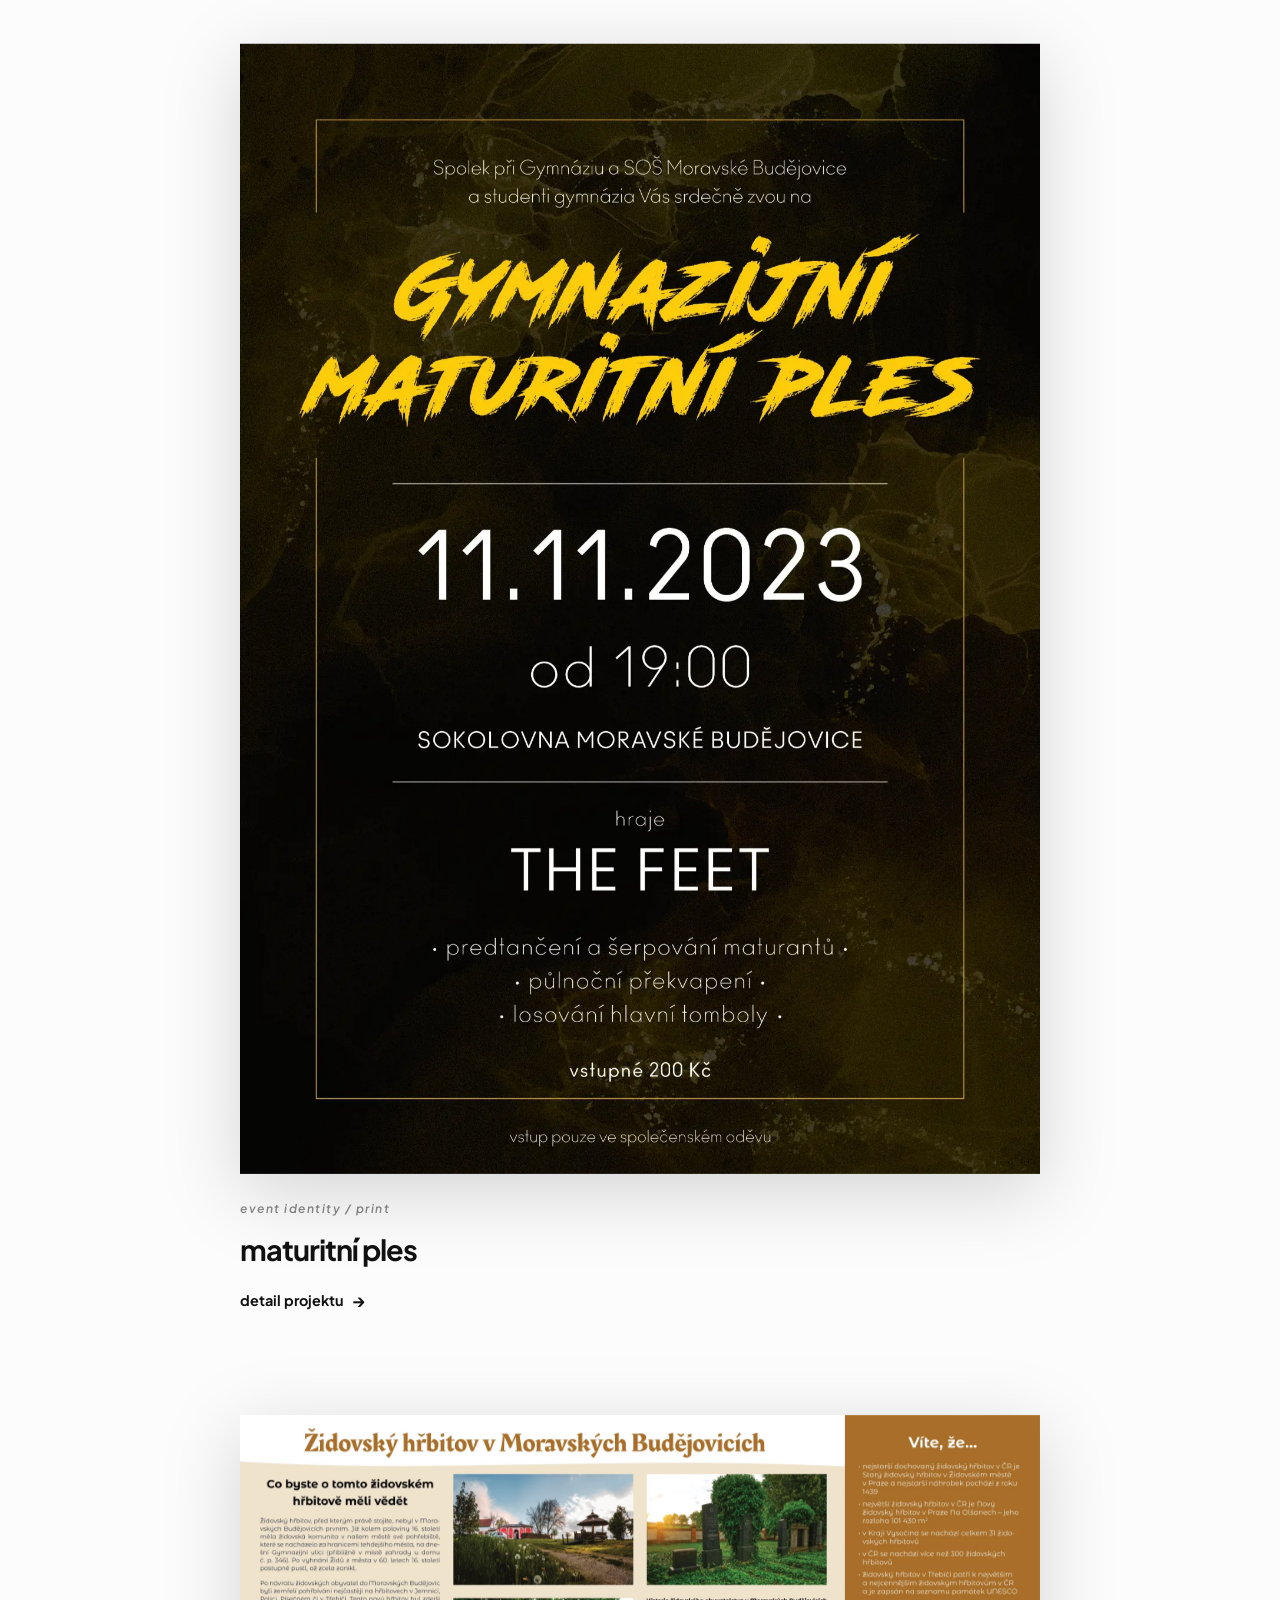
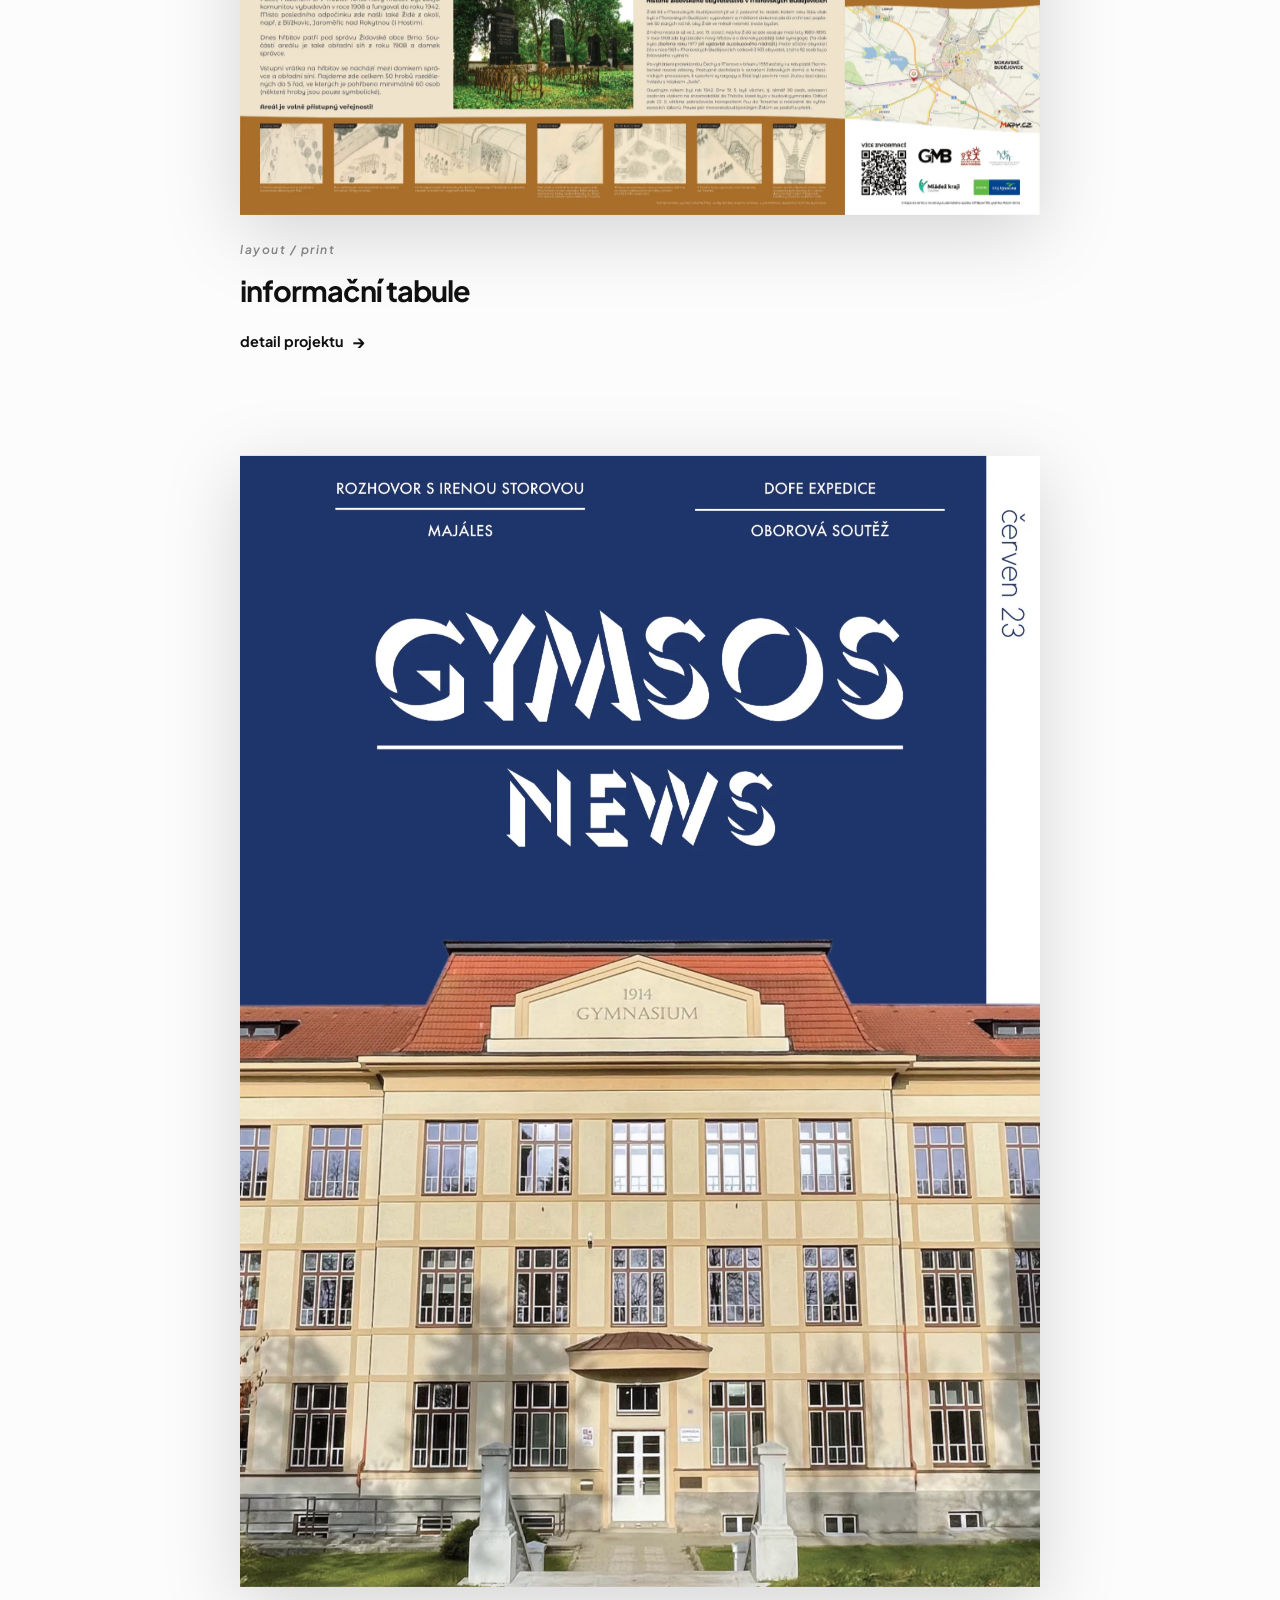
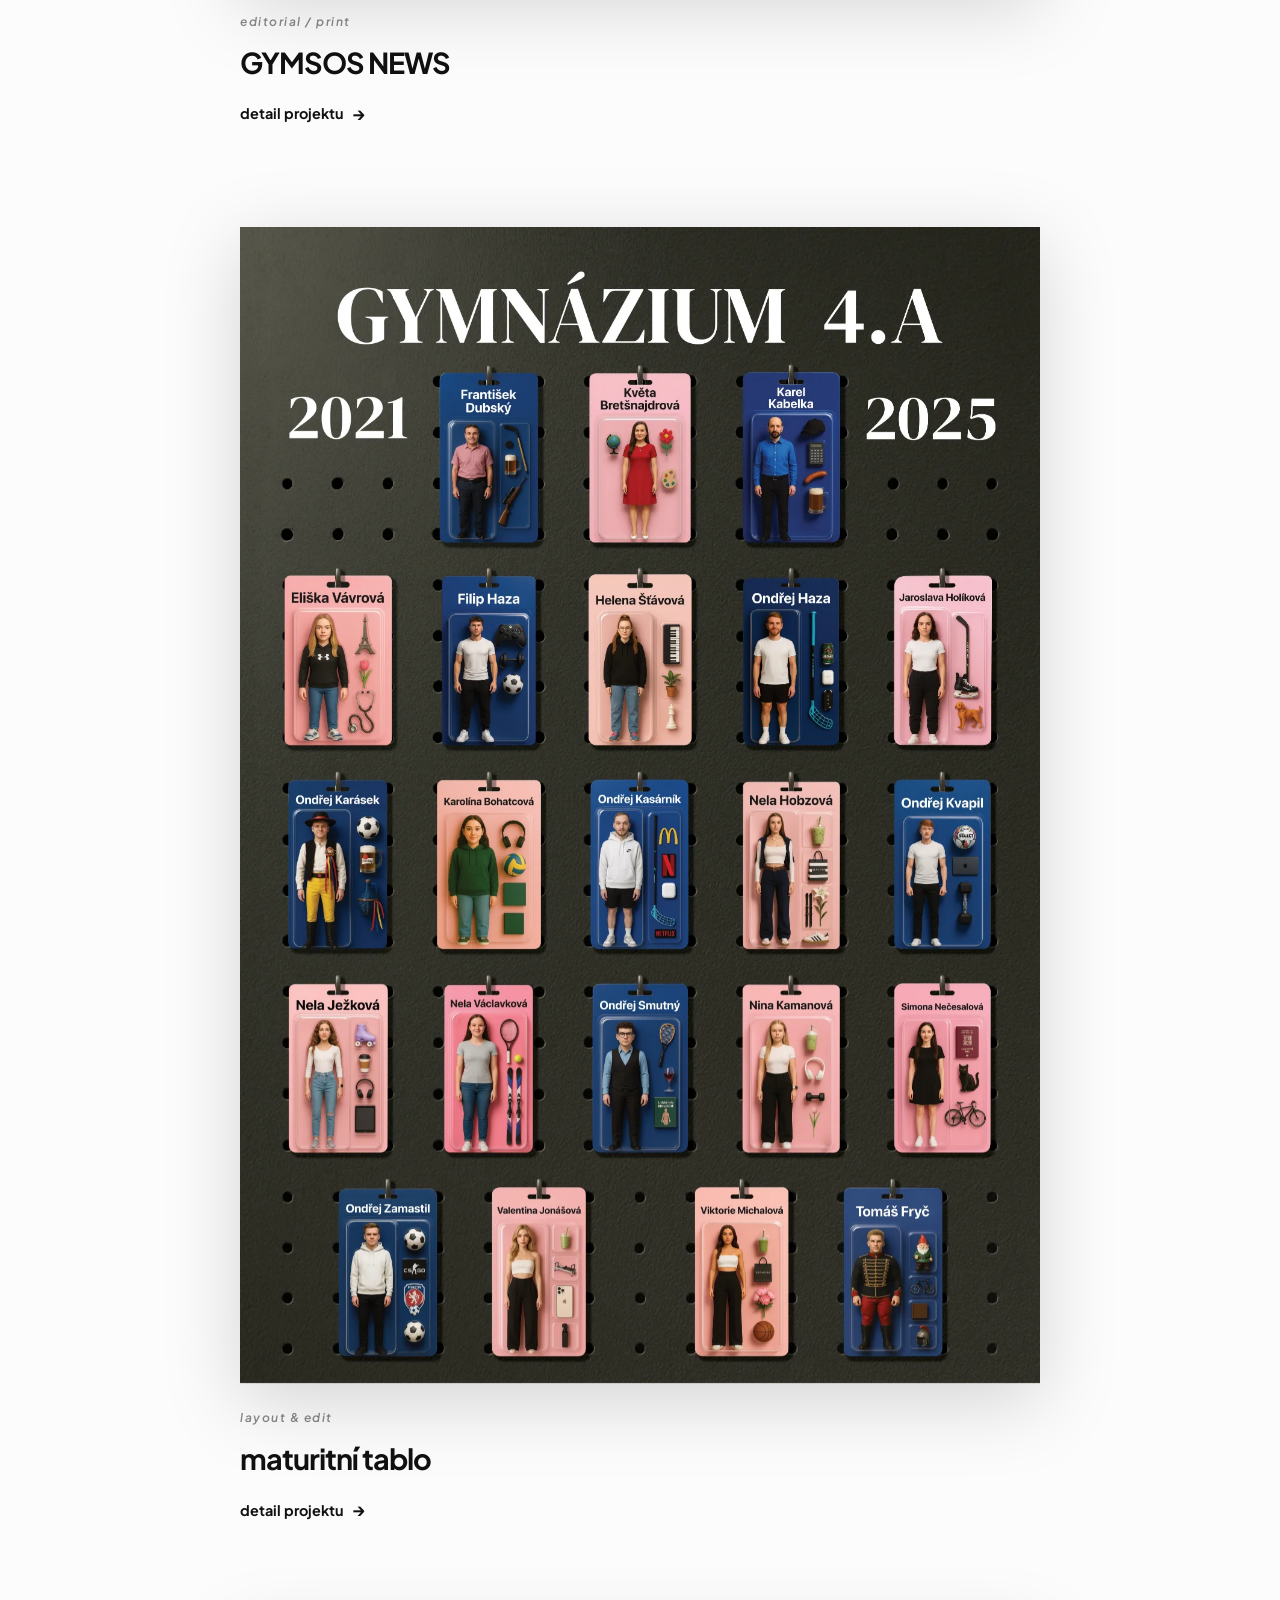
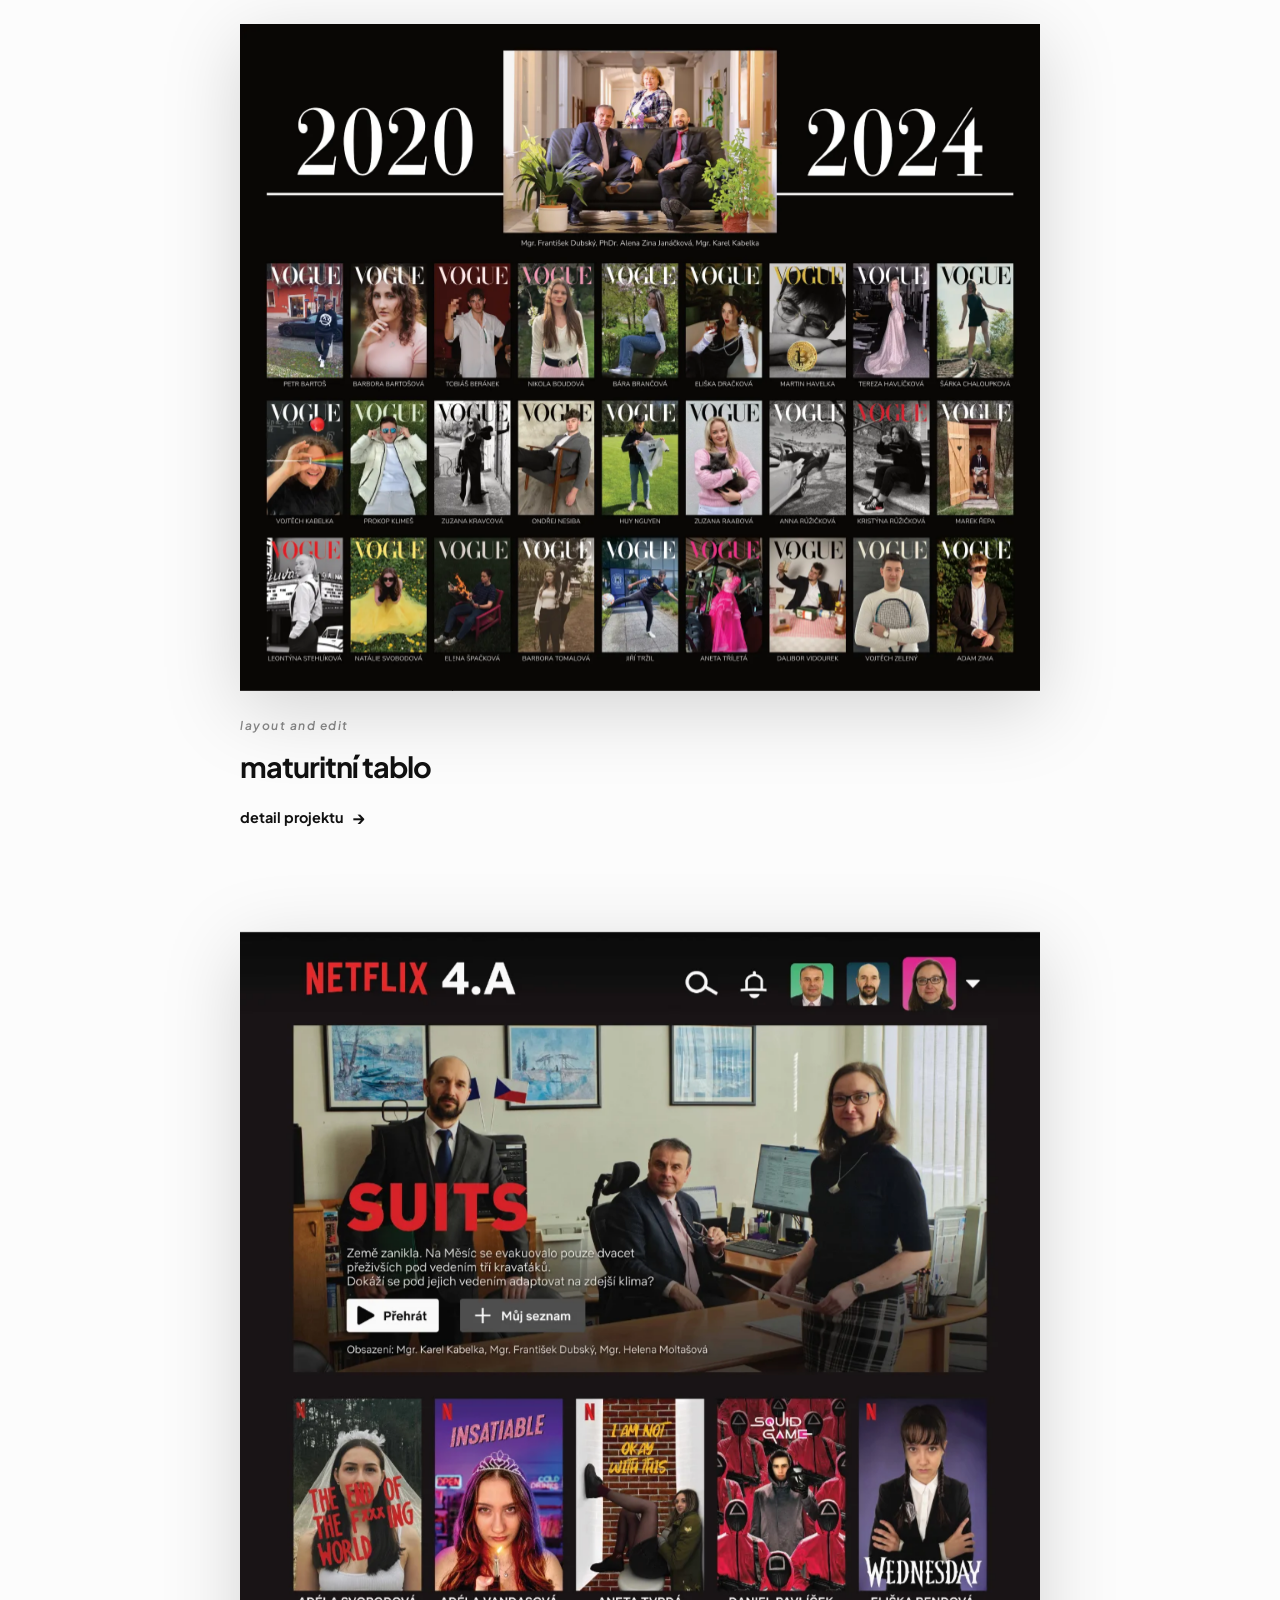
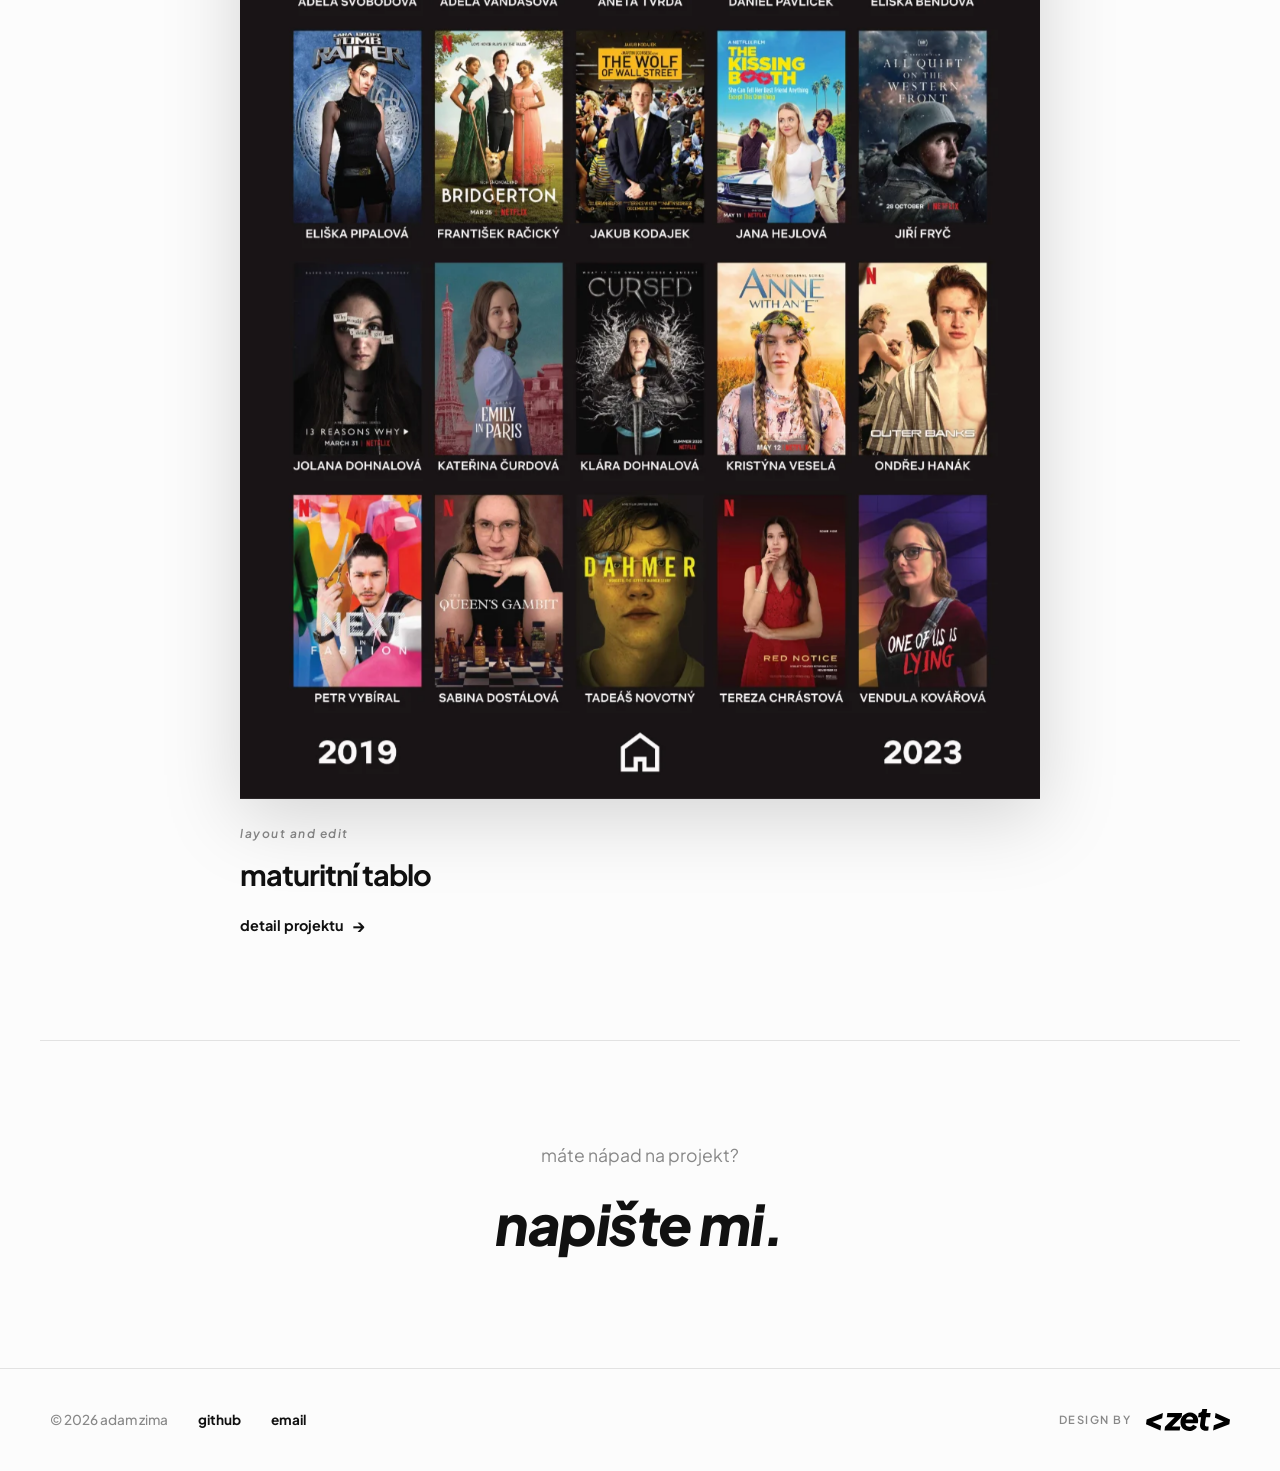
==== commit ec59ee90: "Add files via upload" ====
--- a/index.html
+++ b/index.html
@@ -13,13 +13,13 @@
   <meta name="viewport" content="width=device-width, initial-scale=1.0, maximum-scale=1.0, user-scalable=no" />
   
   <title>adam zima | digital & print design</title>
-  <meta name="description" content="tvořím funkční weby a čistý grafický design.">
+  <meta name="description" content="tvořím čisté vizuální identity a funkční grafiku. portfolio grafického designéra se zaměřením na digital a print.">
   <meta name="author" content="adam zima">
   
   <meta property="og:type" content="website">
   <meta property="og:url" content="https://www.adamzima.cz/">
   <meta property="og:title" content="adam zima | digital & print design">
-  <meta property="og:description" content="tvořím funkční weby a čistý grafický design.">
+  <meta property="og:description" content="tvořím čisté vizuální identity a funkční grafiku.">
   <meta property="og:image" content="https://www.adamzima.cz/assets/og-image.jpg">
 
   <link rel="icon" type="image/png" href="https://www.adamzima.cz/assets/favicon.png" sizes="192x192">
@@ -55,7 +55,7 @@
 
   <header>
     <h1 class="hero-title" id="heroTitle">digital & print design</h1>
-    <p class="hero-desc">tvořím funkční weby a čistý grafický design.</p>
+    <p class="hero-desc">tvořím čisté vizuální identity a funkční grafiku</p>
   </header>
 
   <div class="projects-wrap" id="work">
@@ -125,6 +125,15 @@
 
     <div class="project-card reveal-up" onclick="openProject(7)">
       <div class="card-img-wrap"><img src="assets/tablo_vogue/tablo_vogue.webp" class="project-img" loading="lazy" alt="Maturitní tablo Vogue"></div>
+      <div class="card-body">
+        <span class="card-label">layout and edit</span>
+        <h2 class="card-title">maturitní tablo</h2>
+        <div class="liquid-btn">detail projektu</div>
+      </div>
+    </div>
+
+    <div class="project-card reveal-up" onclick="openProject(8)">
+      <div class="card-img-wrap"><img src="assets/tablo_netflix/tablo_netflix.webp" class="project-img" loading="lazy" alt="Maturitní tablo Netflix"></div>
       <div class="card-body">
         <span class="card-label">layout and edit</span>
         <h2 class="card-title">maturitní tablo</h2>
@@ -148,7 +157,7 @@
       </div>
       <div class="footer-right">
         <span class="footer-label">design by</span>
-        <a href="https://zet.studio" target="_blank" class="zet-logo-link" aria-label="zet">
+        <a href="https://zetdesign.cz" target="_blank" class="zet-logo-link" aria-label="zet_design">
           <img src="assets/zet.svg" alt="zet_design" class="zet-footer-icon">
         </a>
       </div>
@@ -194,6 +203,7 @@
       { title: "GYMSOS NEWS", label: "editorial / print", desc: "školní časopis gymnázia. sazba, typografie a redakční design.", gallery: ["assets/gymsos_news/gymsos_news.webp","assets/gymsos_news/gymsos_news1.webp","assets/gymsos_news/gymsos_news2.webp","assets/gymsos_news/gymsos_news3.webp","assets/gymsos_news/gymsos_news4.webp","assets/gymsos_news/gymsos_news5.webp"] },
       { title: "maturitní tablo", label: "layout / edit", desc: "kreativní pojetí tabla ve stylu plastových figurek", gallery: ["assets/tablo_figurky/tablo_figurky.webp"] },
       { title: "maturitní tablo", label: "layout / edit", desc: "maturitní tablo inspirované modním magazínem.", gallery: ["assets/tablo_vogue/tablo_vogue.webp"] },
+      { title: "maturitní tablo", label: "layout / edit", desc: "maturitní tablo inspirované streamovací platformou.", gallery: ["assets/tablo_netflix/tablo_netflix.webp"] }
     ];
 
     const aboutContent = `
@@ -228,12 +238,22 @@
     `;
 
     /* Parallax a odhalování */
+    const heroTitle = document.getElementById('heroTitle');
+    let ticking = false;
+
+    function updateHeroParallax() {
+      if (!heroTitle) return;
+      heroTitle.style.transform = `translate3d(0, ${window.scrollY * 0.15}px, 0)`;
+      heroTitle.style.opacity = Math.max(0, 1 - (window.scrollY / 500));
+      ticking = false;
+    }
+
     window.addEventListener('scroll', () => {
-      const title = document.getElementById('heroTitle');
-      if (!title) return;
-      title.style.transform = `translateY(${window.scrollY * 0.15}px)`;
-      title.style.opacity = 1 - (window.scrollY / 500);
-    });
+      if (!ticking) {
+        window.requestAnimationFrame(updateHeroParallax);
+        ticking = true;
+      }
+    }, { passive: true });
 
     const observer = new IntersectionObserver((entries) => {
       entries.forEach(entry => {
@@ -343,4 +363,4 @@
     });
   </script>
 </body>
-</html>
+</html>
--- a/style.css
+++ b/style.css
@@ -9,7 +9,11 @@
   --nav-bg: rgba(252,252,252,0.85);
   --input-bg: #fff;
   --card-shadow: 0 20px 40px rgba(0,0,0,0.08);
-}
+  --image-shadow-stable: 0 18px 38px rgba(0,0,0,0.16);
+  --gallery-shadow-stable: 0 16px 36px rgba(0,0,0,0.18);
+  --ease-smooth: cubic-bezier(0.16, 1, 0.3, 1);
+}
+
 
 /* --- DARK MODE (Ztlumený "papírový" režim pro šetření očí) --- */
 @media (prefers-color-scheme: dark) {
@@ -21,6 +25,8 @@
     --nav-bg: rgba(228,228,228,0.85); /* Odpovídající poloprůhledné pozadí navigace */
     --input-bg: #ebebeb; 
     --card-shadow: 0 20px 40px rgba(0,0,0,0.12); /* Nepatrně silnější stín pro zachování hloubky */
+    --image-shadow-stable: 0 18px 38px rgba(0,0,0,0.18);
+    --gallery-shadow-stable: 0 16px 36px rgba(0,0,0,0.20);
   }
 }
 
@@ -82,7 +88,7 @@
   font-size: 1.4rem; 
   letter-spacing: -1px;
   transform: translateY(100%);
-  animation: slideUpLoader 1s cubic-bezier(0.16,1,0.3,1) forwards 0.2s,
+  animation: slideUpLoader 1s var(--ease-smooth) forwards 0.2s,
            pulseText 1.5s infinite ease-in-out 1.2s;
 }
 
@@ -104,7 +110,7 @@
 .reveal-up {
   opacity: 0; 
   transform: translateY(40px);
-  transition: opacity 0.8s ease, transform 0.8s cubic-bezier(0.16,1,0.3,1);
+  transition: opacity 0.8s ease, transform 0.8s var(--ease-smooth);
 }
 
 .reveal-up.is-visible { 
@@ -194,7 +200,7 @@
   height: 2px; 
   background-color: var(--text-main); 
   z-index: -1; 
-  transition: all 0.3s cubic-bezier(0.16, 1, 0.3, 1);
+  transition: all 0.3s var(--ease-smooth);
 }
 
 .text-link:hover {
@@ -258,18 +264,17 @@
   z-index: 1; 
   transform: translateZ(0); 
   backface-visibility: hidden; 
-  will-change: transform; 
 }
 
 .card-img-wrap { 
   width: 100%; 
   border-radius: 0; 
-  overflow: hidden; 
+  overflow: visible; 
   background: transparent; 
   position: relative; 
-  transform: translate3d(0,0,0); 
-  will-change: transform; 
-  transition: transform 0.4s cubic-bezier(0.16, 1, 0.3, 1); 
+  transform: translateY(0) scale(1) translateZ(0); 
+  transform-origin: center center; 
+  transition: transform 0.55s var(--ease-smooth); 
 }
 
 .project-img { 
@@ -277,7 +282,11 @@
   height: auto; 
   display: block; 
   opacity: 0; /* Skryté před načtením */
-  transition: opacity 0.6s ease, filter 0.4s ease; 
+  transform: scale(1) translateZ(0);
+  backface-visibility: hidden;
+  /* Stín je konstantní i při hoveru. U průhledných PNG/WebP se tak filtr nezačne počítat až po najetí myší. */
+  filter: drop-shadow(var(--image-shadow-stable));
+  transition: opacity 0.6s ease, transform 0.55s var(--ease-smooth); 
 }
 
 .project-img.img-loaded {
@@ -285,11 +294,11 @@
 }
 
 .project-card:hover .card-img-wrap { 
-  transform: translate3d(0, -10px, 0); 
+  transform: translateY(-4px) scale(1.018) translateZ(0); 
 }
 
 .project-card:hover .project-img { 
-  filter: drop-shadow(var(--card-shadow)); 
+  transform: scale(1.006) translateZ(0);
 }
 
 .card-body { 
@@ -350,7 +359,7 @@
   z-index: -1; 
   transform: scaleX(0); 
   transform-origin: right; 
-  transition: transform 0.3s cubic-bezier(0.16,1,0.3,1);
+  transition: transform 0.3s var(--ease-smooth);
 }
 
 .liquid-btn:hover {
@@ -380,9 +389,10 @@
   width: 100%; 
   cursor: pointer; 
   position: relative; 
-  transform: translateZ(0); 
-  will-change: transform; 
-  transition: transform 0.4s ease, filter 0.4s ease; 
+  transform: translateY(0) scale(1) translateZ(0); 
+  transform-origin: center center;
+  backface-visibility: hidden;
+  transition: transform 0.5s var(--ease-smooth); 
 }
 
 .polaroid-item img { 
@@ -394,11 +404,12 @@
   outline: none;
   color: transparent; 
   font-size: 0; 
-  /* AKTUALIZOVÁNO: Silnější stín, méně posunutý dolů, aby vynikl i nahoře */
-  filter: drop-shadow(0 2px 40px rgba(0,0,0,0.15)); 
+  filter: drop-shadow(var(--gallery-shadow-stable)); 
+  transform: translateZ(0);
+  backface-visibility: hidden;
   border-radius: 0; 
   opacity: 0; /* Skryté před načtením */
-  transition: opacity 0.6s ease, filter 0.4s ease; 
+  transition: opacity 0.6s ease; 
 }
 
 .polaroid-item img.img-loaded {
@@ -406,7 +417,7 @@
 }
 
 .polaroid-item:hover { 
-  transform: translateY(-8px); 
+  transform: translateY(-4px) scale(1.02) translateZ(0); 
   z-index: 10; 
 }
 
@@ -444,7 +455,7 @@
   background-color: var(--accent); 
   transform: scaleX(0); 
   transform-origin: right; 
-  transition: transform 0.3s cubic-bezier(0.16,1,0.3,1); 
+  transition: transform 0.3s var(--ease-smooth); 
   z-index: -1; 
 }
 
@@ -670,7 +681,7 @@
   background-color: var(--accent); 
   transform: scaleX(0); 
   transform-origin: right; 
-  transition: transform 0.3s cubic-bezier(0.16,1,0.3,1); 
+  transition: transform 0.3s var(--ease-smooth); 
   z-index: -1;
 }
 
@@ -698,13 +709,13 @@
   object-fit: cover; 
   border-radius: 0; 
   box-shadow: var(--card-shadow); 
-  position: relative; 
-  top: 0; 
-  transition: top 0.4s ease; 
+  transform: translateY(0) scale(1) translateZ(0);
+  transform-origin: center center;
+  transition: transform 0.5s var(--ease-smooth), box-shadow 0.5s ease; 
 }
 
 .about-photo:hover { 
-  top: -5px; 
+  transform: translateY(-3px) scale(1.015) translateZ(0); 
 }
 
 .about-title { 
@@ -809,6 +820,28 @@
   justify-content: flex-start; 
 }
 
+
+/* --- MOTION OPTIMALIZACE --- */
+@media (hover: hover) and (pointer: fine) {
+  .project-card:hover .card-img-wrap,
+  .project-card:hover .project-img,
+  .polaroid-item:hover,
+  .about-photo:hover {
+    will-change: transform;
+  }
+}
+
+@media (prefers-reduced-motion: reduce) {
+  *,
+  *::before,
+  *::after {
+    animation-duration: 0.01ms !important;
+    animation-iteration-count: 1 !important;
+    scroll-behavior: auto !important;
+    transition-duration: 0.01ms !important;
+  }
+}
+
 /* --- RESPONSIVE --- */
 @media (max-width: 768px) {
   nav, header, .gallery-wrap, .projects-wrap { 
@@ -926,4 +959,4 @@
     right: 20px; 
     padding: 0; 
   }
-}
+}
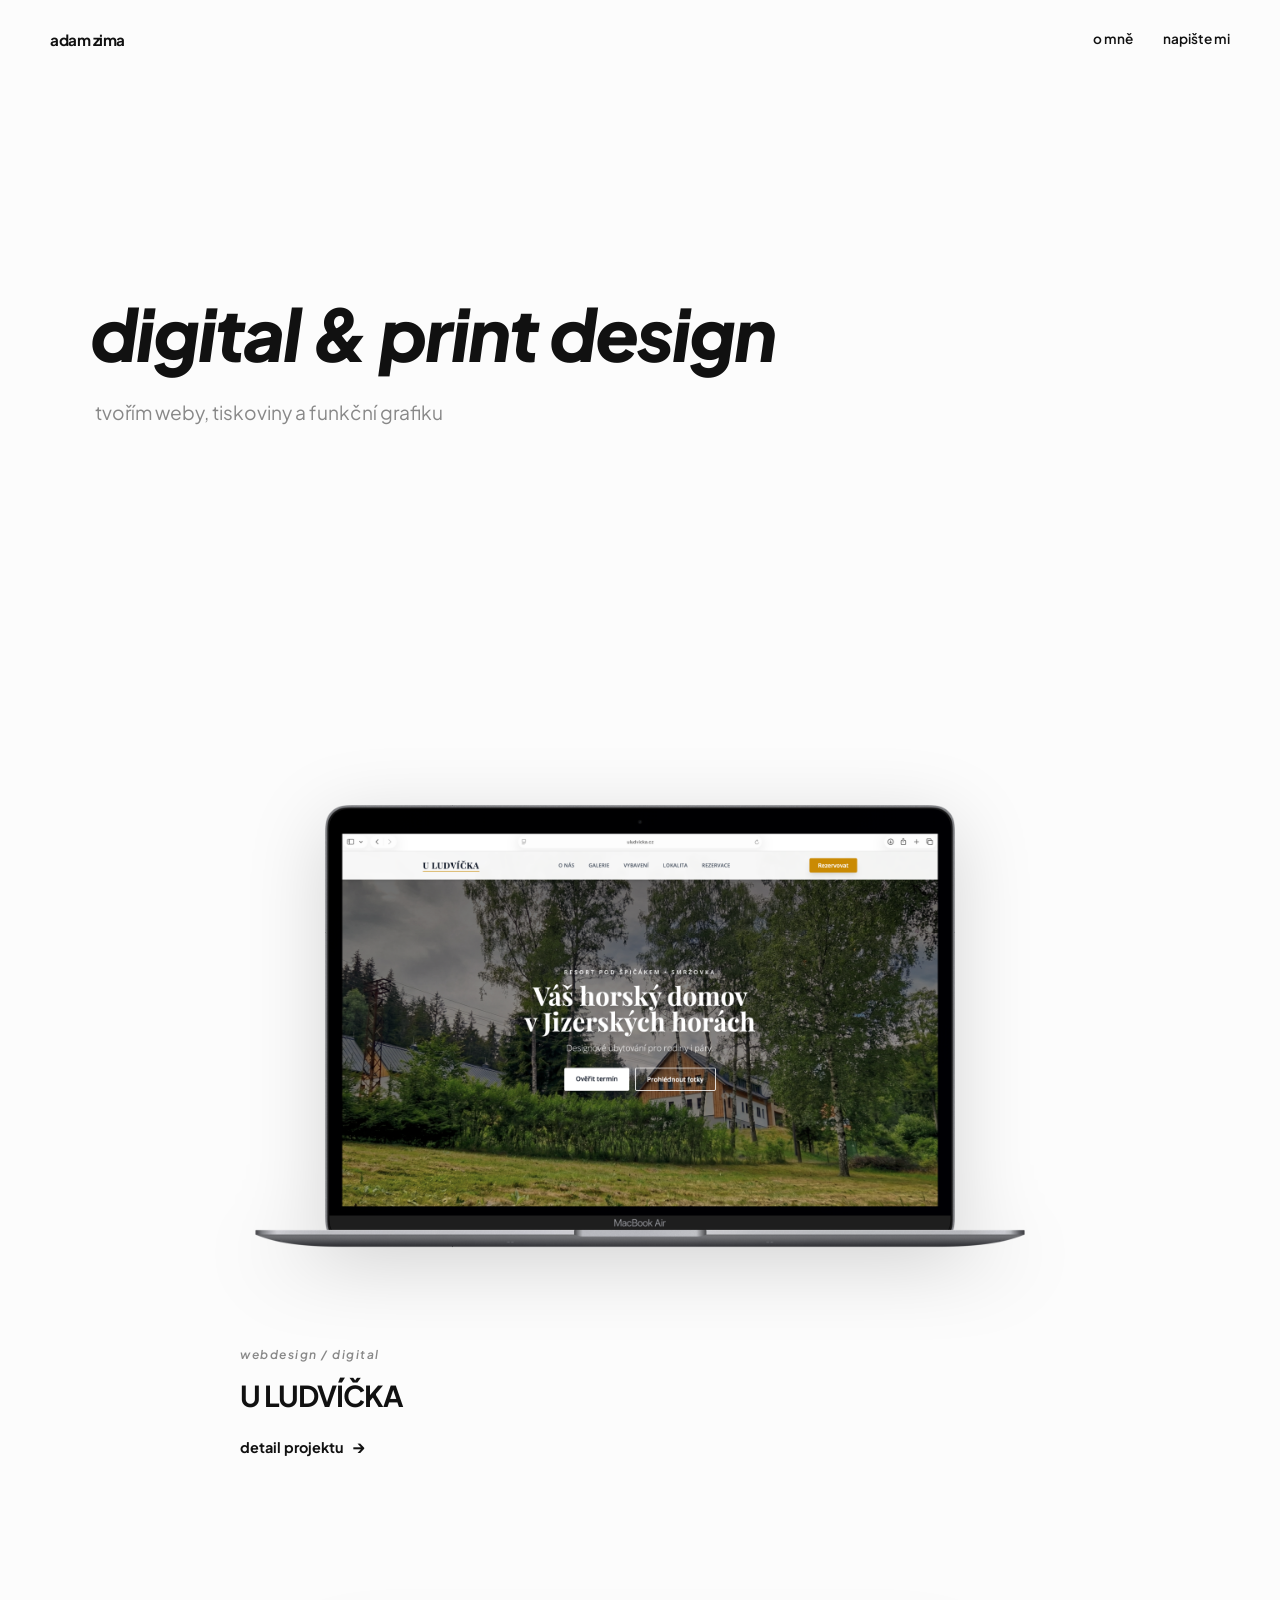
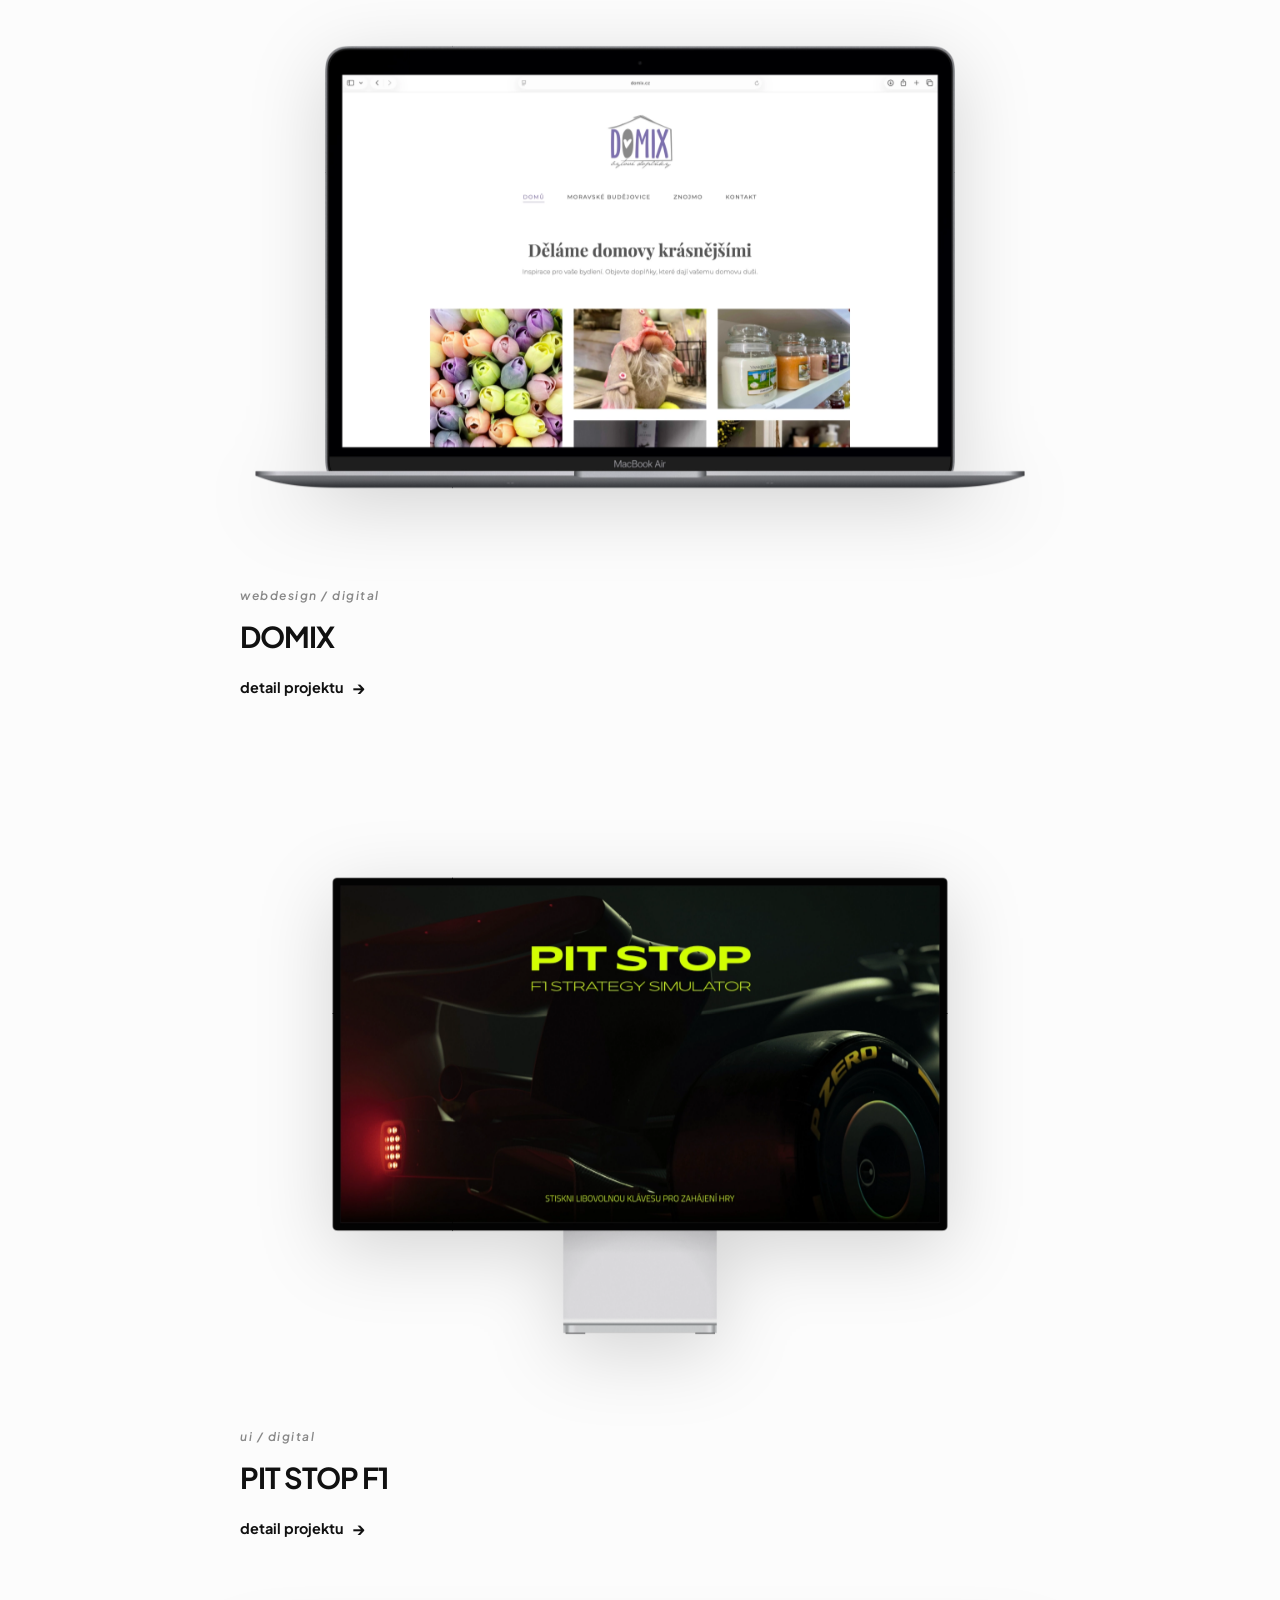
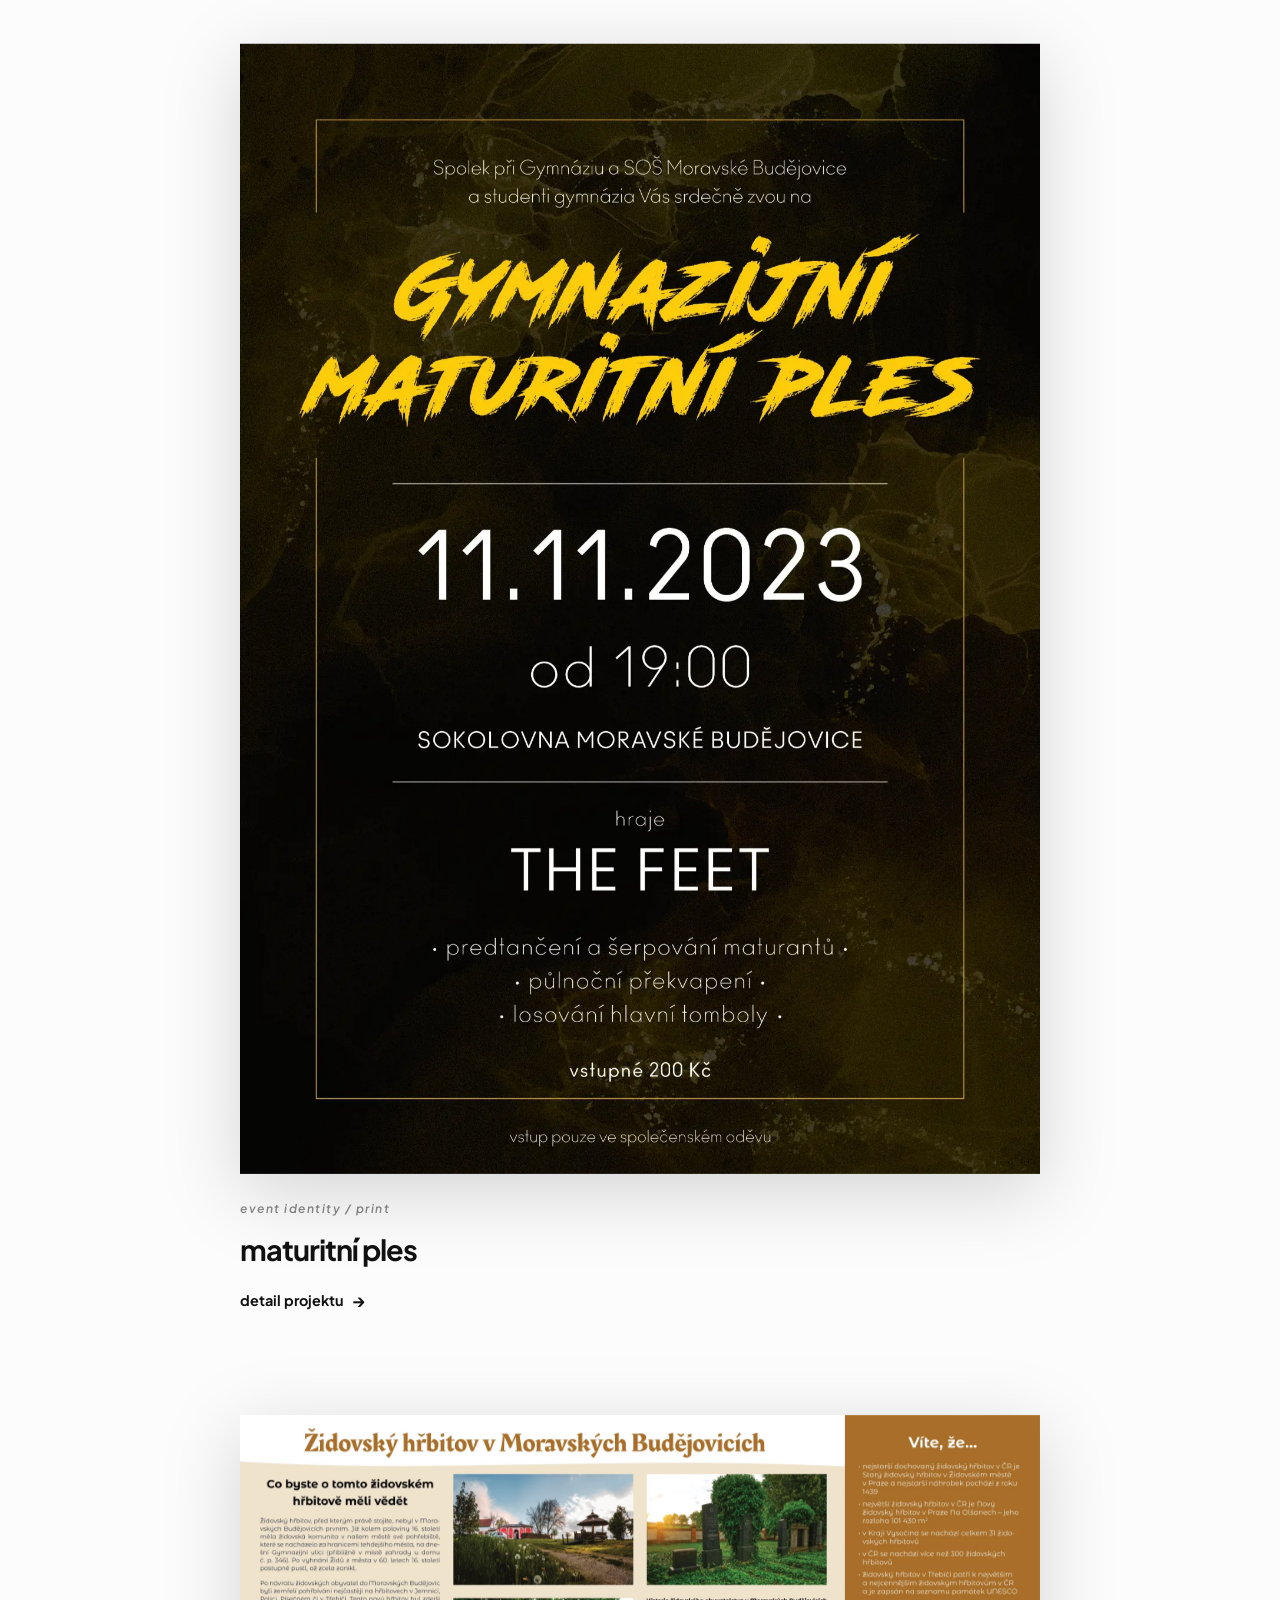
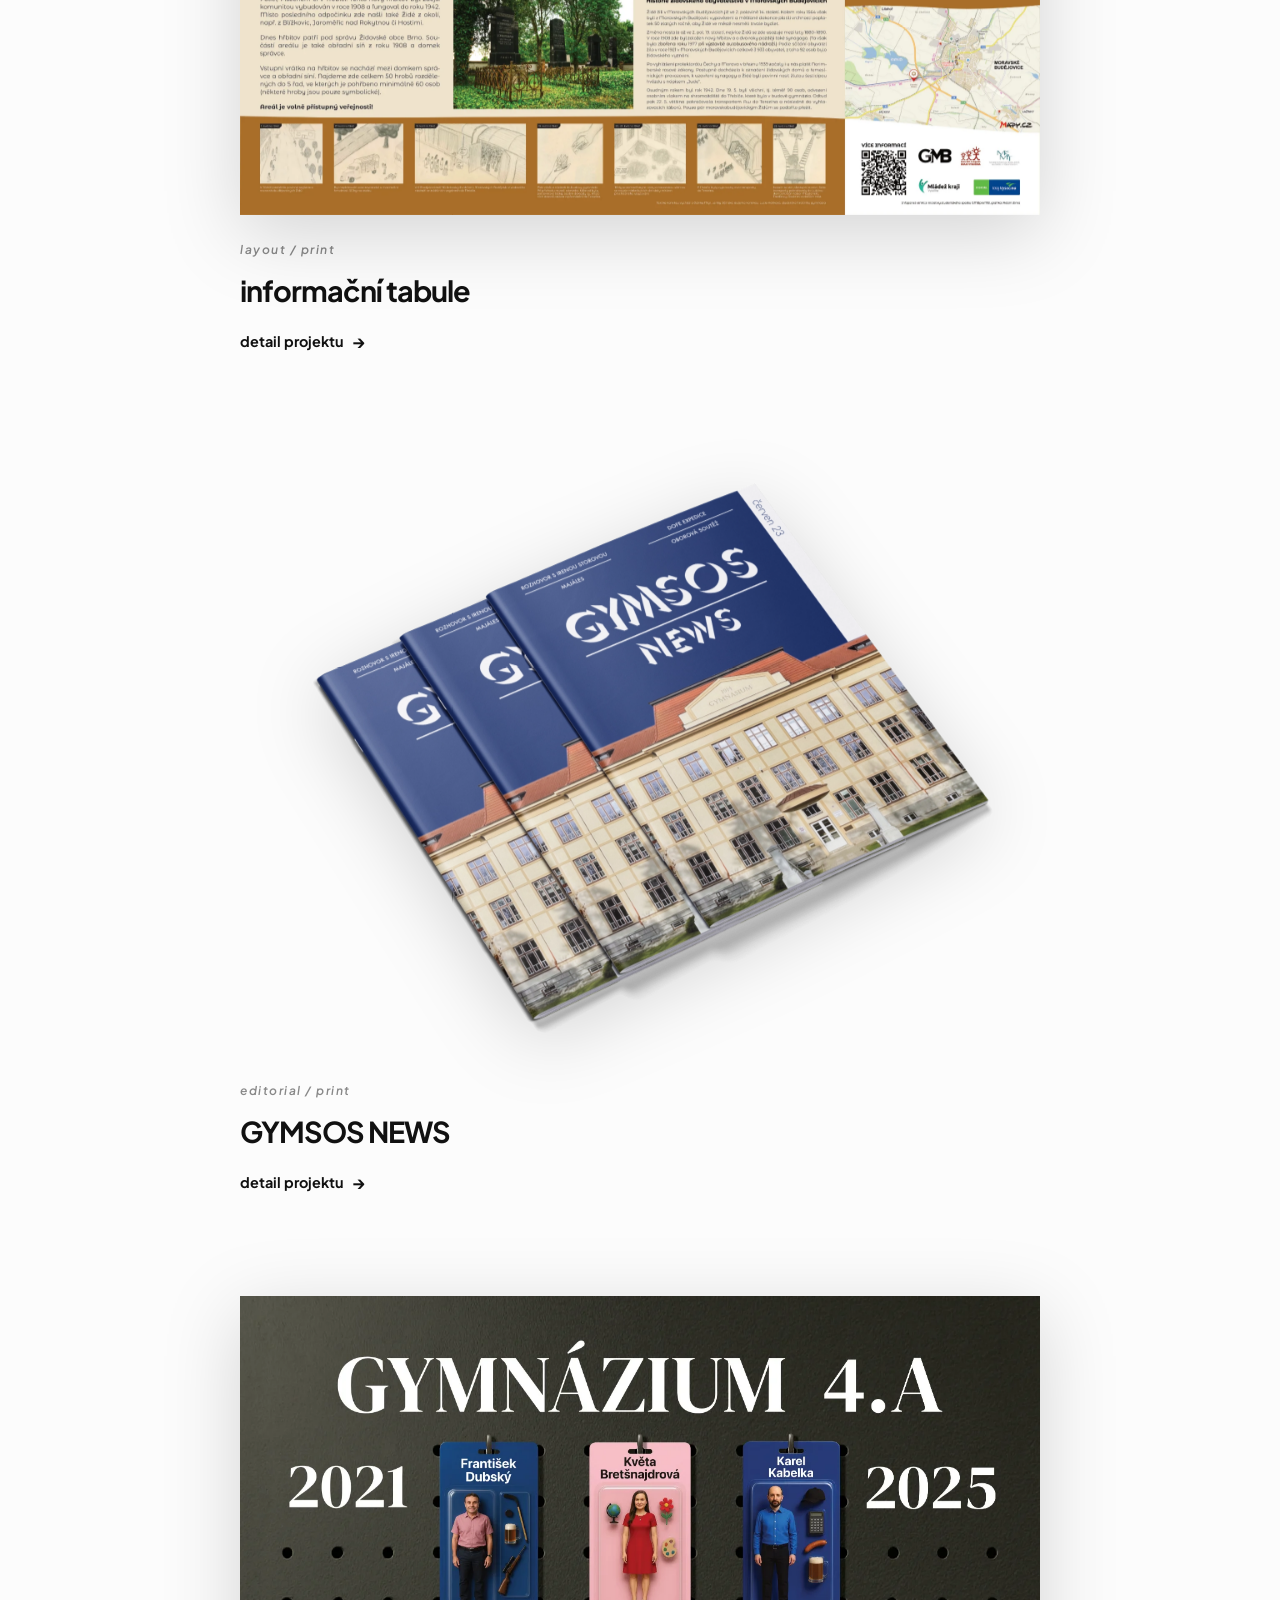
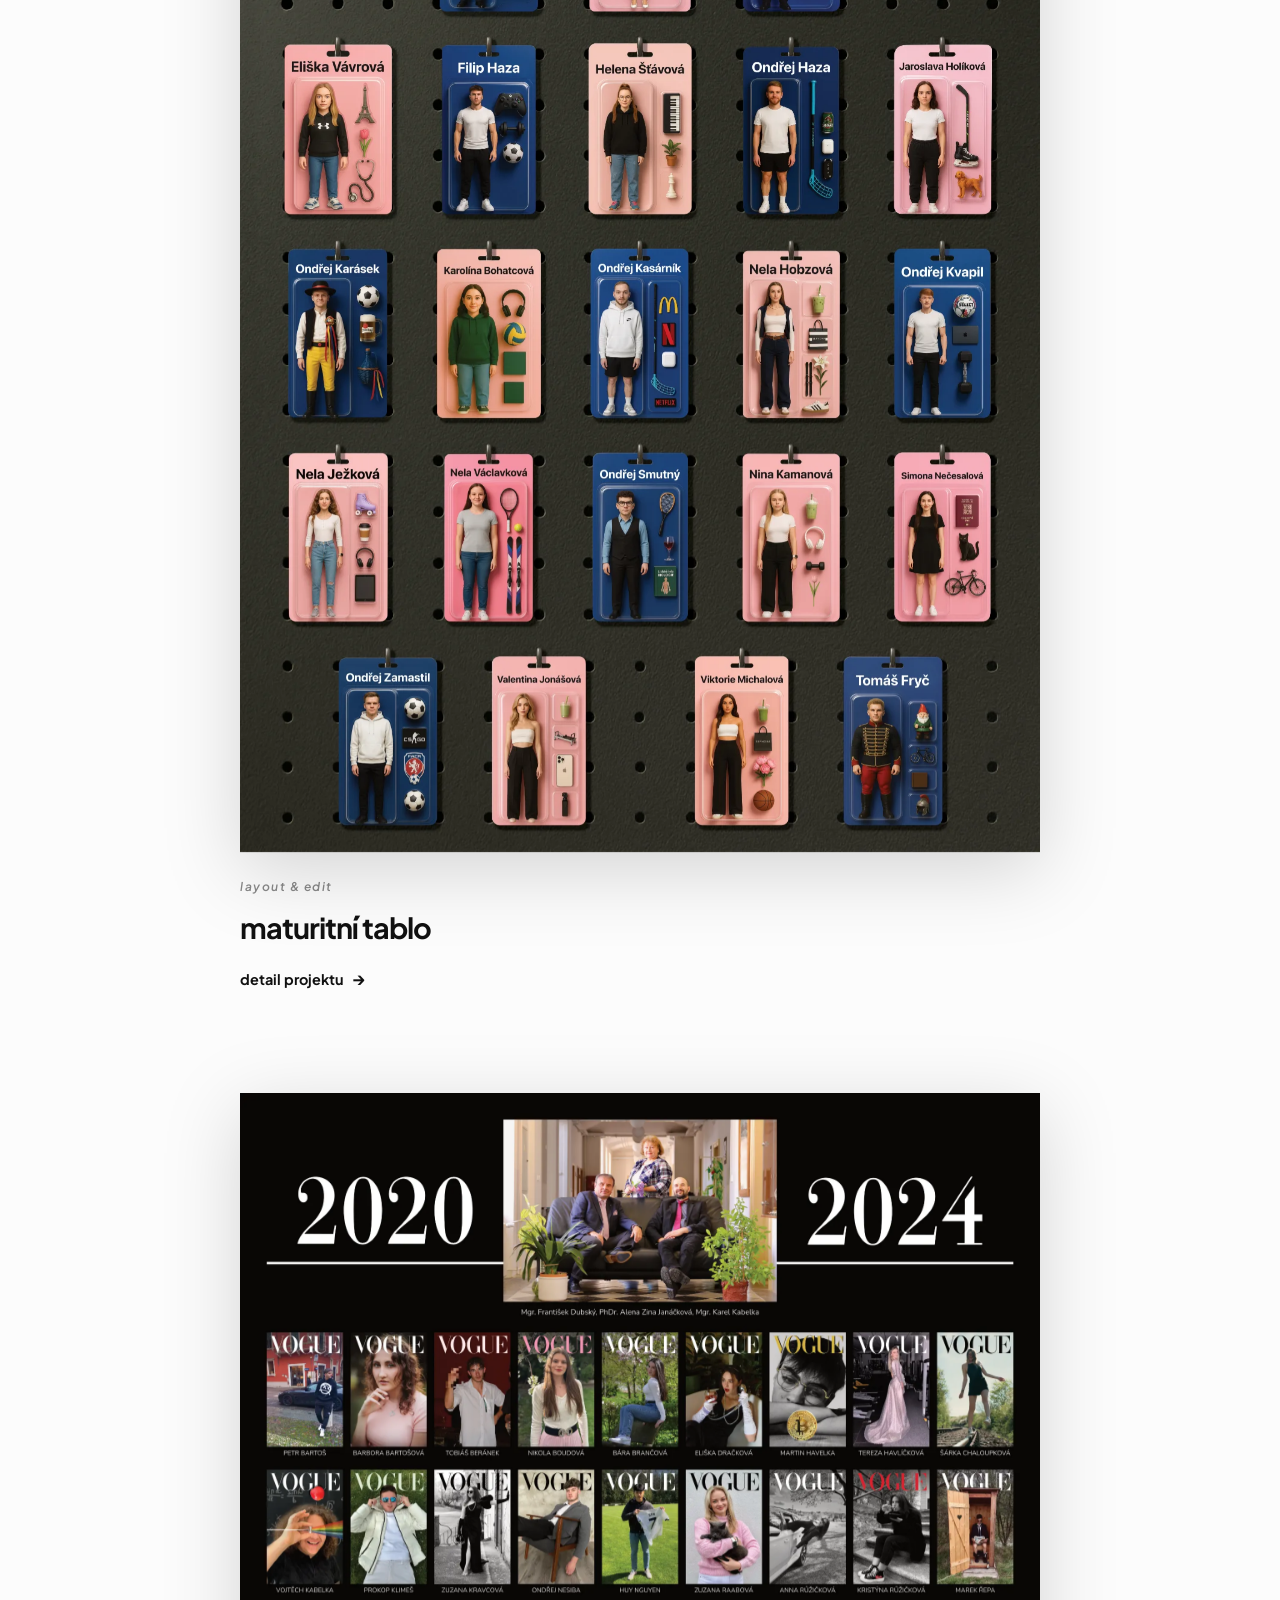
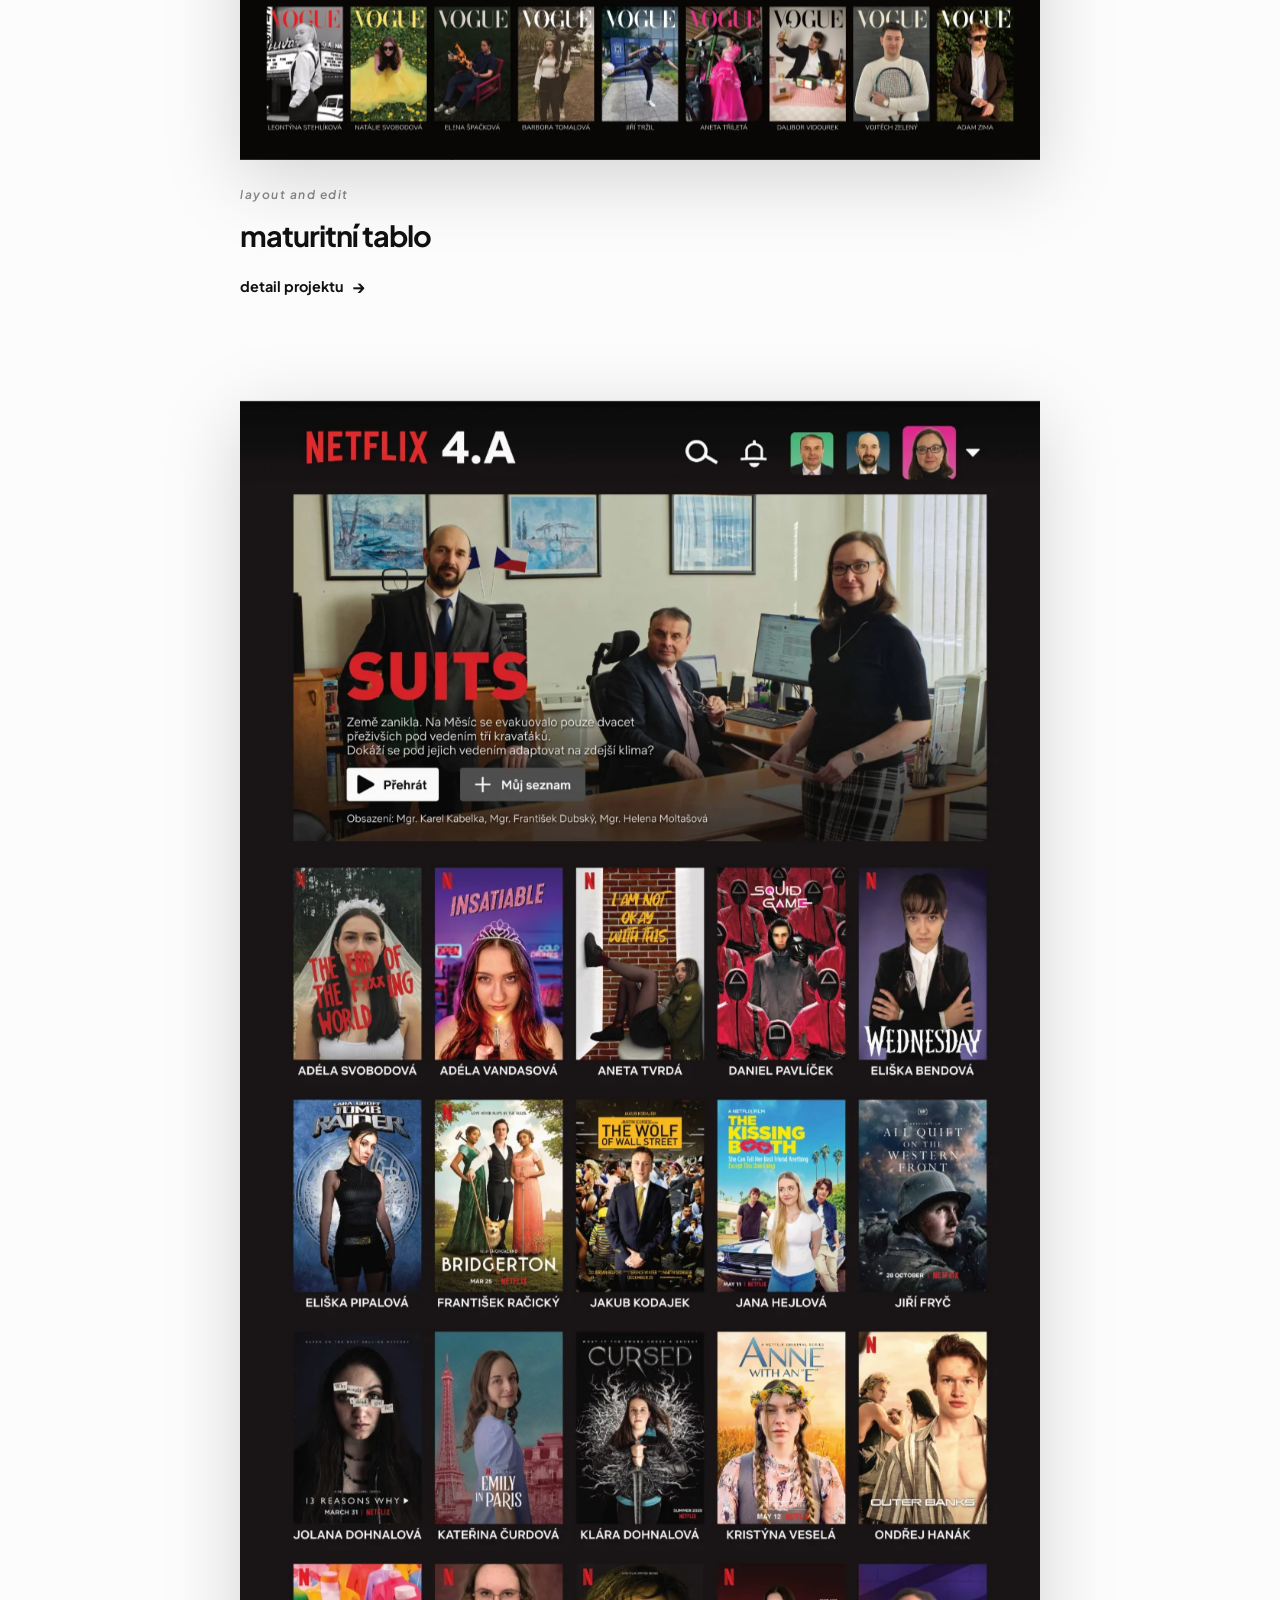
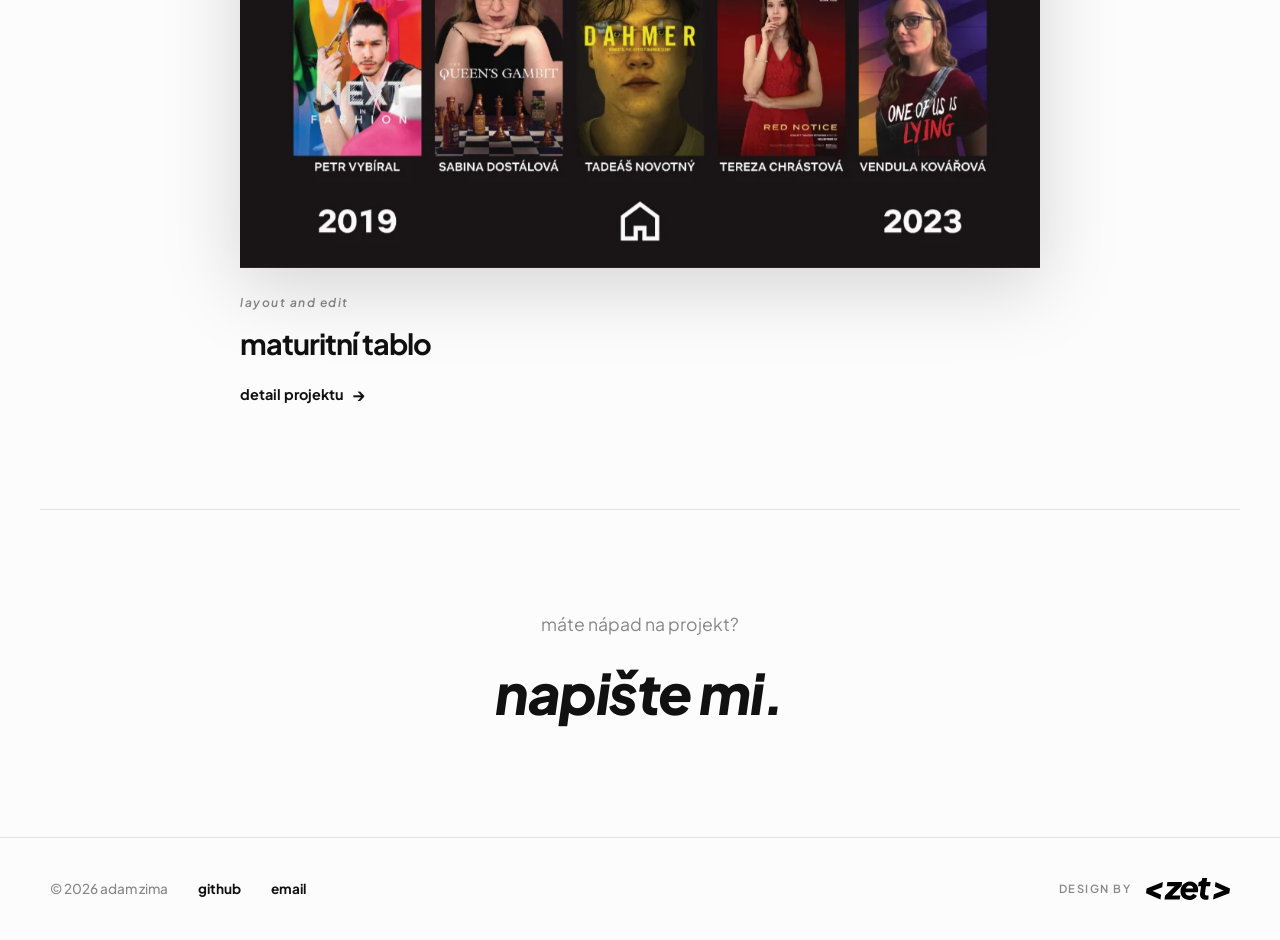
==== commit 830d98a3: "Add files via upload" ====
--- a/index.html
+++ b/index.html
@@ -13,18 +13,24 @@
   <meta name="viewport" content="width=device-width, initial-scale=1.0, maximum-scale=1.0, user-scalable=no" />
   
   <title>adam zima | digital & print design</title>
-  <meta name="description" content="tvořím čisté vizuální identity a funkční grafiku. portfolio grafického designéra se zaměřením na digital a print.">
+  <meta name="description" content="tvořím weby, tiskoviny a funkční grafiku. portfolio grafického designéra se zaměřením na digital a print.">
   <meta name="author" content="adam zima">
+  <link rel="canonical" href="https://adamzima.com/">
   
   <meta property="og:type" content="website">
-  <meta property="og:url" content="https://www.adamzima.cz/">
+  <meta property="og:url" content="https://adamzima.com/">
   <meta property="og:title" content="adam zima | digital & print design">
-  <meta property="og:description" content="tvořím čisté vizuální identity a funkční grafiku.">
-  <meta property="og:image" content="https://www.adamzima.cz/assets/og-image.jpg">
-
-  <link rel="icon" type="image/png" href="https://www.adamzima.cz/assets/favicon.png" sizes="192x192">
-  <link rel="icon" type="image/png" href="https://www.adamzima.cz/assets/favicon.png" sizes="32x32">
-  <link rel="apple-touch-icon" href="https://www.adamzima.cz/assets/apple-icon.png">
+  <meta property="og:description" content="tvořím weby, tiskoviny a funkční grafiku.">
+  <meta property="og:image" content="https://adamzima.com/assets/og-image.jpg">
+  
+  <meta name="twitter:card" content="summary_large_image">
+  <meta name="twitter:title" content="adam zima | digital & print design">
+  <meta name="twitter:description" content="tvořím weby, tiskoviny a funkční grafiku.">
+  <meta name="twitter:image" content="https://adamzima.com/assets/og-image.jpg">
+
+  <link rel="icon" type="image/png" href="https://adamzima.com/assets/favicon.png" sizes="192x192">
+  <link rel="icon" type="image/png" href="https://adamzima.com/assets/favicon.png" sizes="32x32">
+  <link rel="apple-touch-icon" href="https://adamzima.com/assets/apple-icon.png">
 
   <link rel="preconnect" href="https://fonts.googleapis.com">
   <link rel="preconnect" href="https://fonts.gstatic.com" crossorigin>
@@ -55,7 +61,7 @@
 
   <header>
     <h1 class="hero-title" id="heroTitle">digital & print design</h1>
-    <p class="hero-desc">tvořím čisté vizuální identity a funkční grafiku</p>
+    <p class="hero-desc">tvořím weby, tiskoviny a funkční grafiku</p>
   </header>
 
   <div class="projects-wrap" id="work">
@@ -198,7 +204,7 @@
       { title: "U LUDVÍČKA", label: "webdesign / digital", desc: "web na <a href='https://www.uludvicka.cz' target='_blank' class='text-link'>uludvicka.cz</a>", gallery: ["assets/uludvicka/uludvicka1.webp"] },
       { title: "DOMIX", label: "webdesign / digital", desc: "web na <a href='https://www.domix.cz' target='_blank' class='text-link'>domix.cz</a>", gallery: ["assets/domix/domix1.webp"] },
       { title: "PIT STOP F1", label: "ui / digital", desc: "strategický simulátor formule 1. design uživatelského rozhraní a herních mechanik.", gallery: ["assets/pitstop/pitstop.webp","assets/pitstop/pitstop1.webp","assets/pitstop/pitstop2.webp","assets/pitstop/pitstop3.webp","assets/pitstop/pitstop4.webp","assets/pitstop/pitstop5.webp"] },
-      { title: "maturitní ples", label: "event identity / print", desc: "vizuální identita maturitního plesu. výrazná typografie a zlaté akcenty.", gallery: ["assets/maturitni_ples/maturitni_ples.webp","assets/maturitni_ples/maturitni_ples1.webp","assets/maturitni_ples/maturitni_ples2.webp","assets/maturitni_ples/maturitni_ples3.webp","assets/maturitni_ples/maturitni_ples4.webp","assets/maturitni_ples/maturitni_ples5.webp","assets/maturitni_ples/maturitni_ples6.webp"] },
+      { title: "maturitní ples", label: "event identity / print", desc: "grafické zpracování maturitního plesu. výrazná typografie a zlaté akcenty.", gallery: ["assets/maturitni_ples/maturitni_ples.webp","assets/maturitni_ples/maturitni_ples1.webp","assets/maturitni_ples/maturitni_ples2.webp","assets/maturitni_ples/maturitni_ples3.webp","assets/maturitni_ples/maturitni_ples4.webp","assets/maturitni_ples/maturitni_ples5.webp","assets/maturitni_ples/maturitni_ples6.webp"] },
       { title: "informační tabule", label: "layout / print", desc: "grafický návrh informační tabule pro židovský hřbitov.", gallery: ["assets/informacni_tabule/informacni_tabule.webp","assets/informacni_tabule/informacni_tabule1.webp","assets/informacni_tabule/informacni_tabule2.webp"] },
       { title: "GYMSOS NEWS", label: "editorial / print", desc: "školní časopis gymnázia. sazba, typografie a redakční design.", gallery: ["assets/gymsos_news/gymsos_news.webp","assets/gymsos_news/gymsos_news1.webp","assets/gymsos_news/gymsos_news2.webp","assets/gymsos_news/gymsos_news3.webp","assets/gymsos_news/gymsos_news4.webp","assets/gymsos_news/gymsos_news5.webp"] },
       { title: "maturitní tablo", label: "layout / edit", desc: "kreativní pojetí tabla ve stylu plastových figurek", gallery: ["assets/tablo_figurky/tablo_figurky.webp"] },
@@ -214,7 +220,7 @@
         <div class="about-text-content">
           <h1 class="about-title" style="font-weight: 800; font-style: italic;">jsem adam.</h1>
           <p class="about-desc">
-            jsem grafický designér se zaměřením na vizuální identity a tiskoviny. baví mě hledat jednoduchá vizuální řešení složitých zadání.
+            jsem grafický designér se zaměřením na webdesign, tiskoviny a digitální grafiku. baví mě hledat jednoduchá vizuální řešení složitých zadání.
             <br><br>
             věřím, že design není jen o tom, jak věci vypadají, ale především jak fungují.
           </p>
@@ -222,7 +228,7 @@
           <div class="services-list">
             <h4>co dělám</h4>
             <div class="services-grid">
-              <span class="service-item">vizuální identity</span>
+              <span class="service-item">digitální grafika</span>
               <span class="service-item">webdesign</span>
               <span class="service-item">plakáty, tiskoviny</span>
               <span class="service-item">úprava fotografií</span>
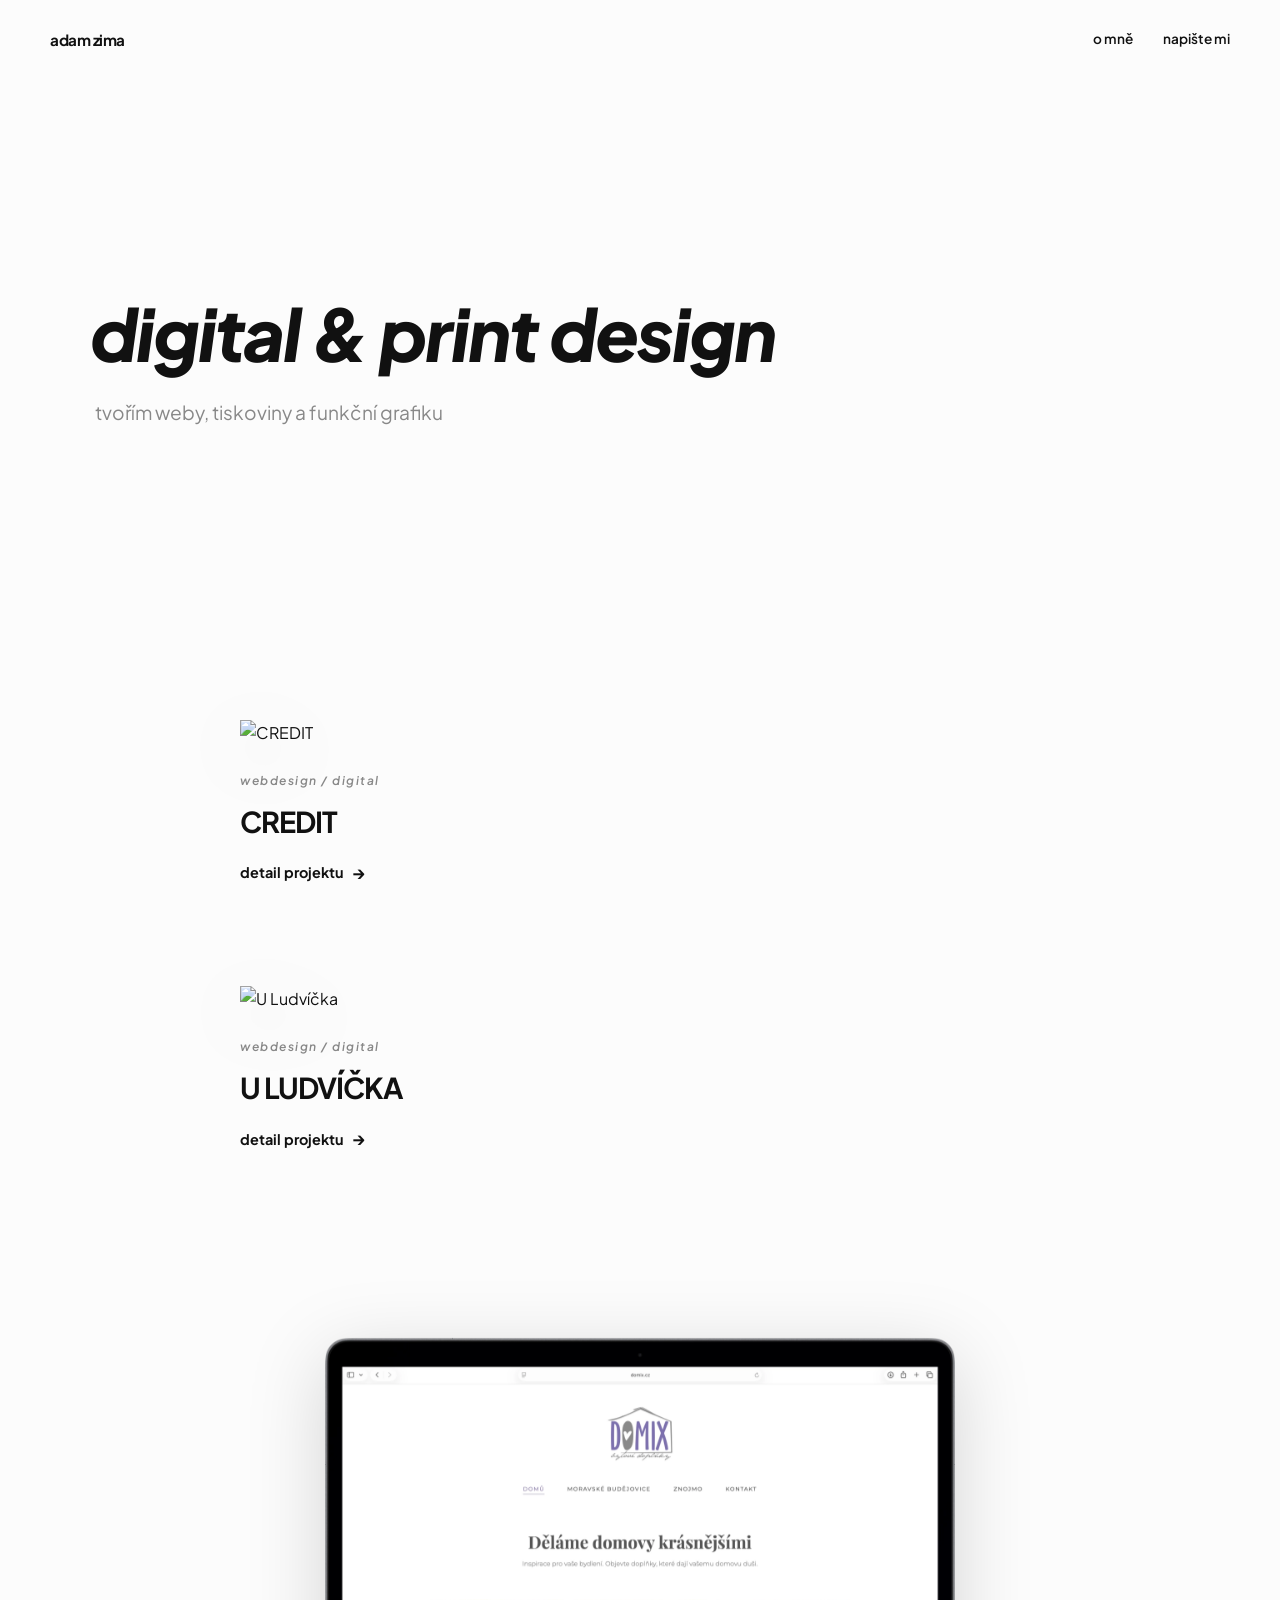
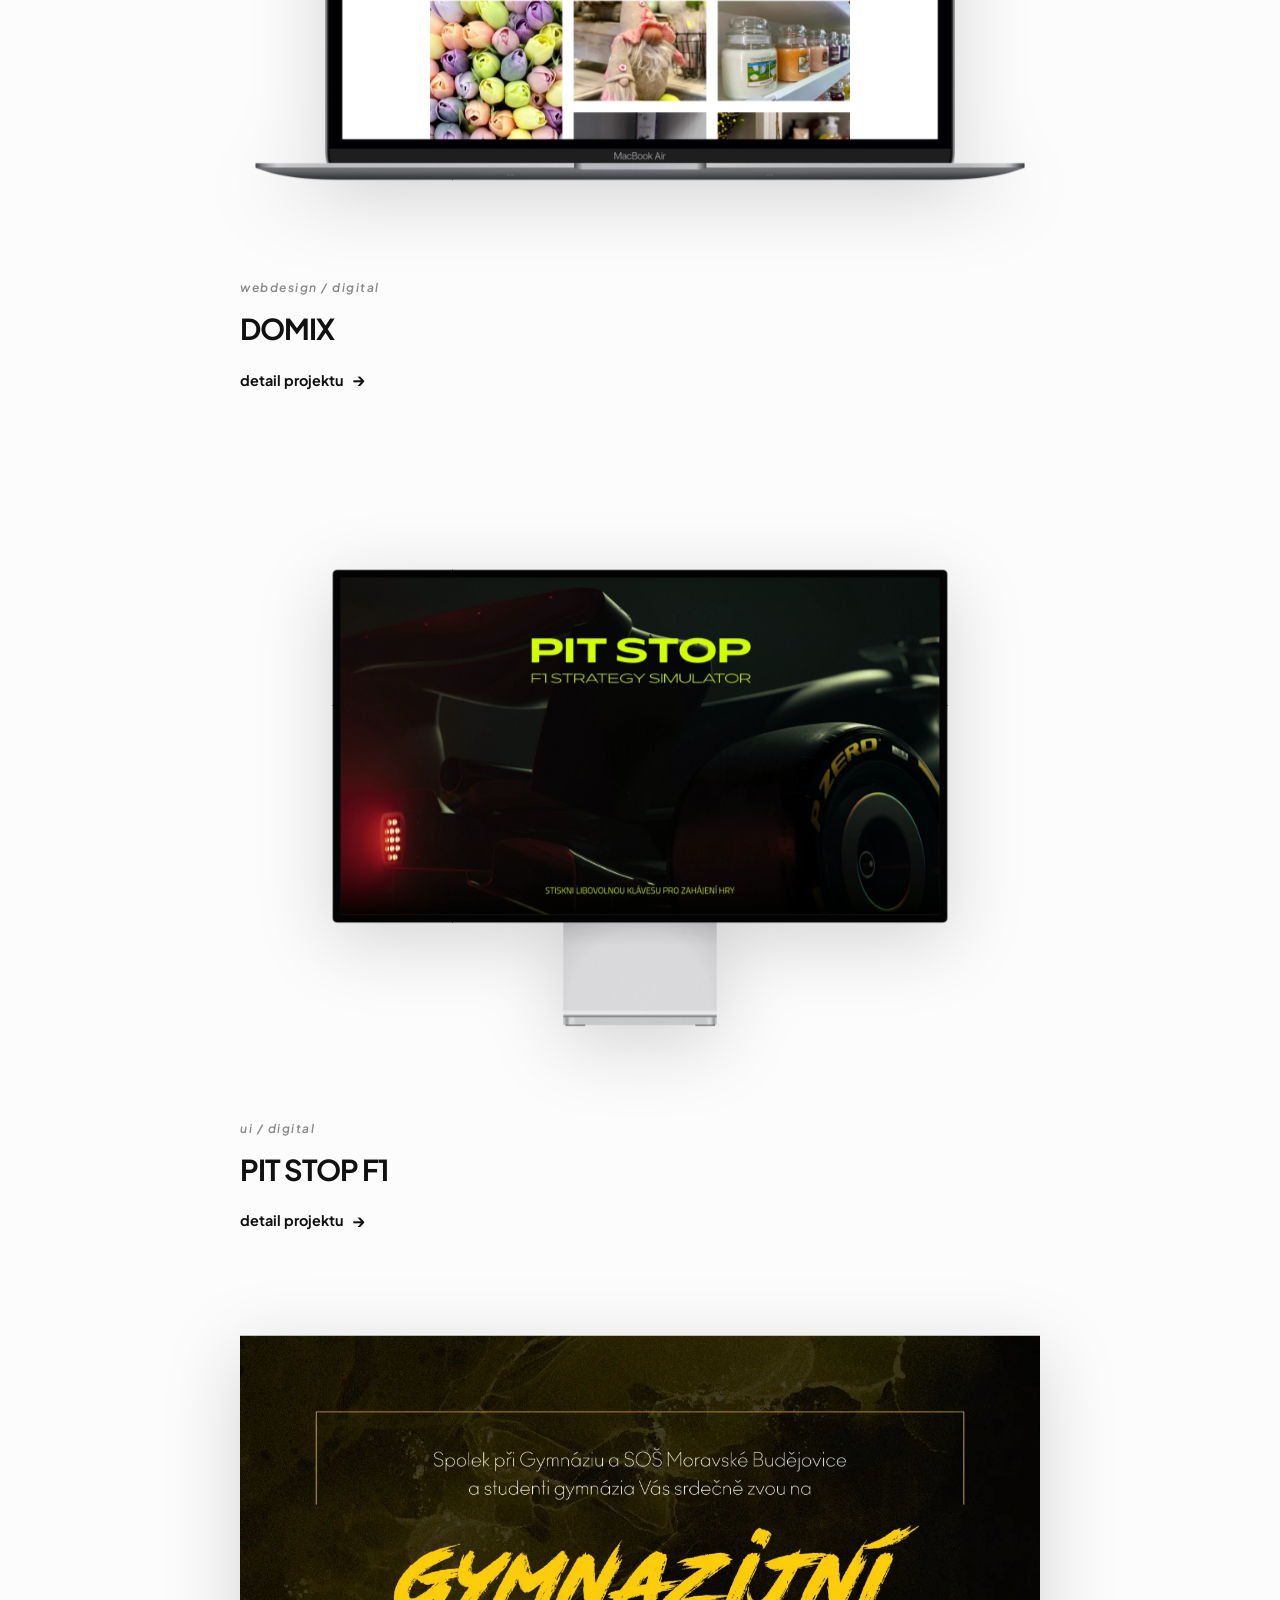
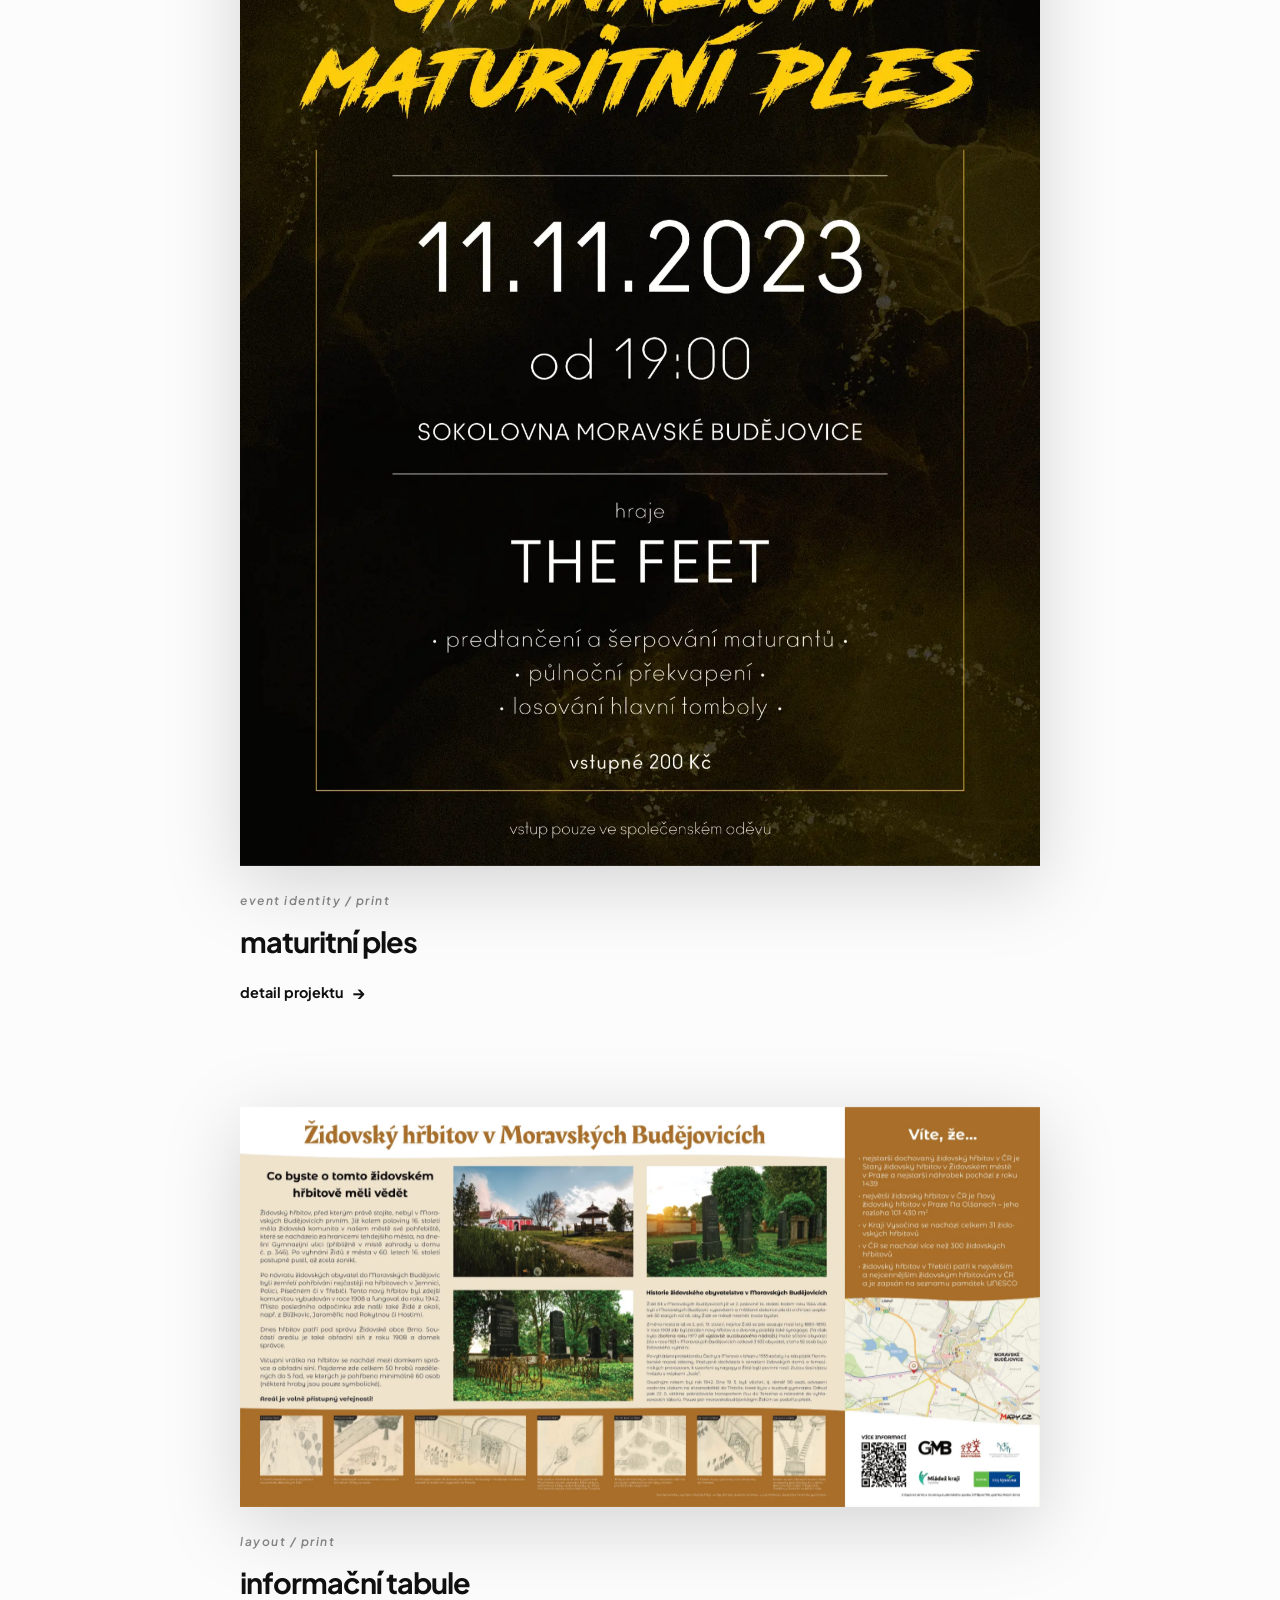
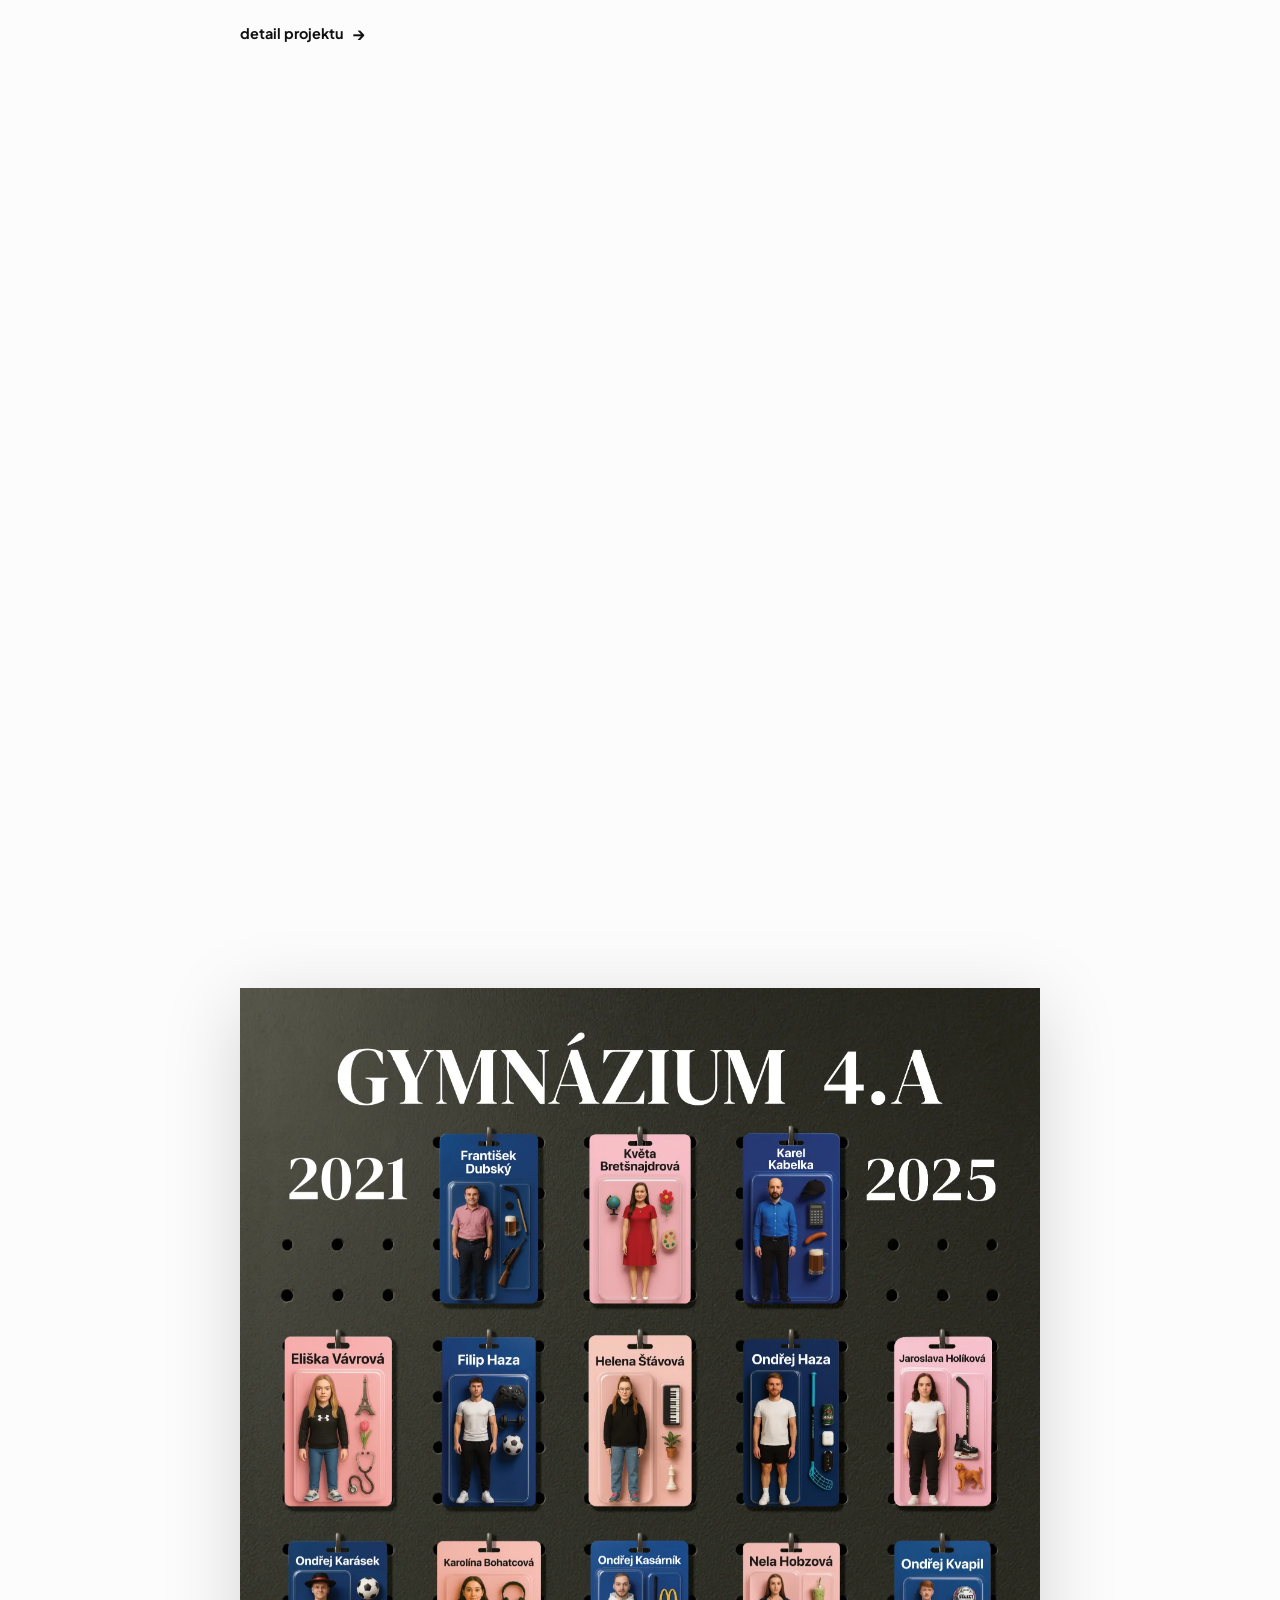
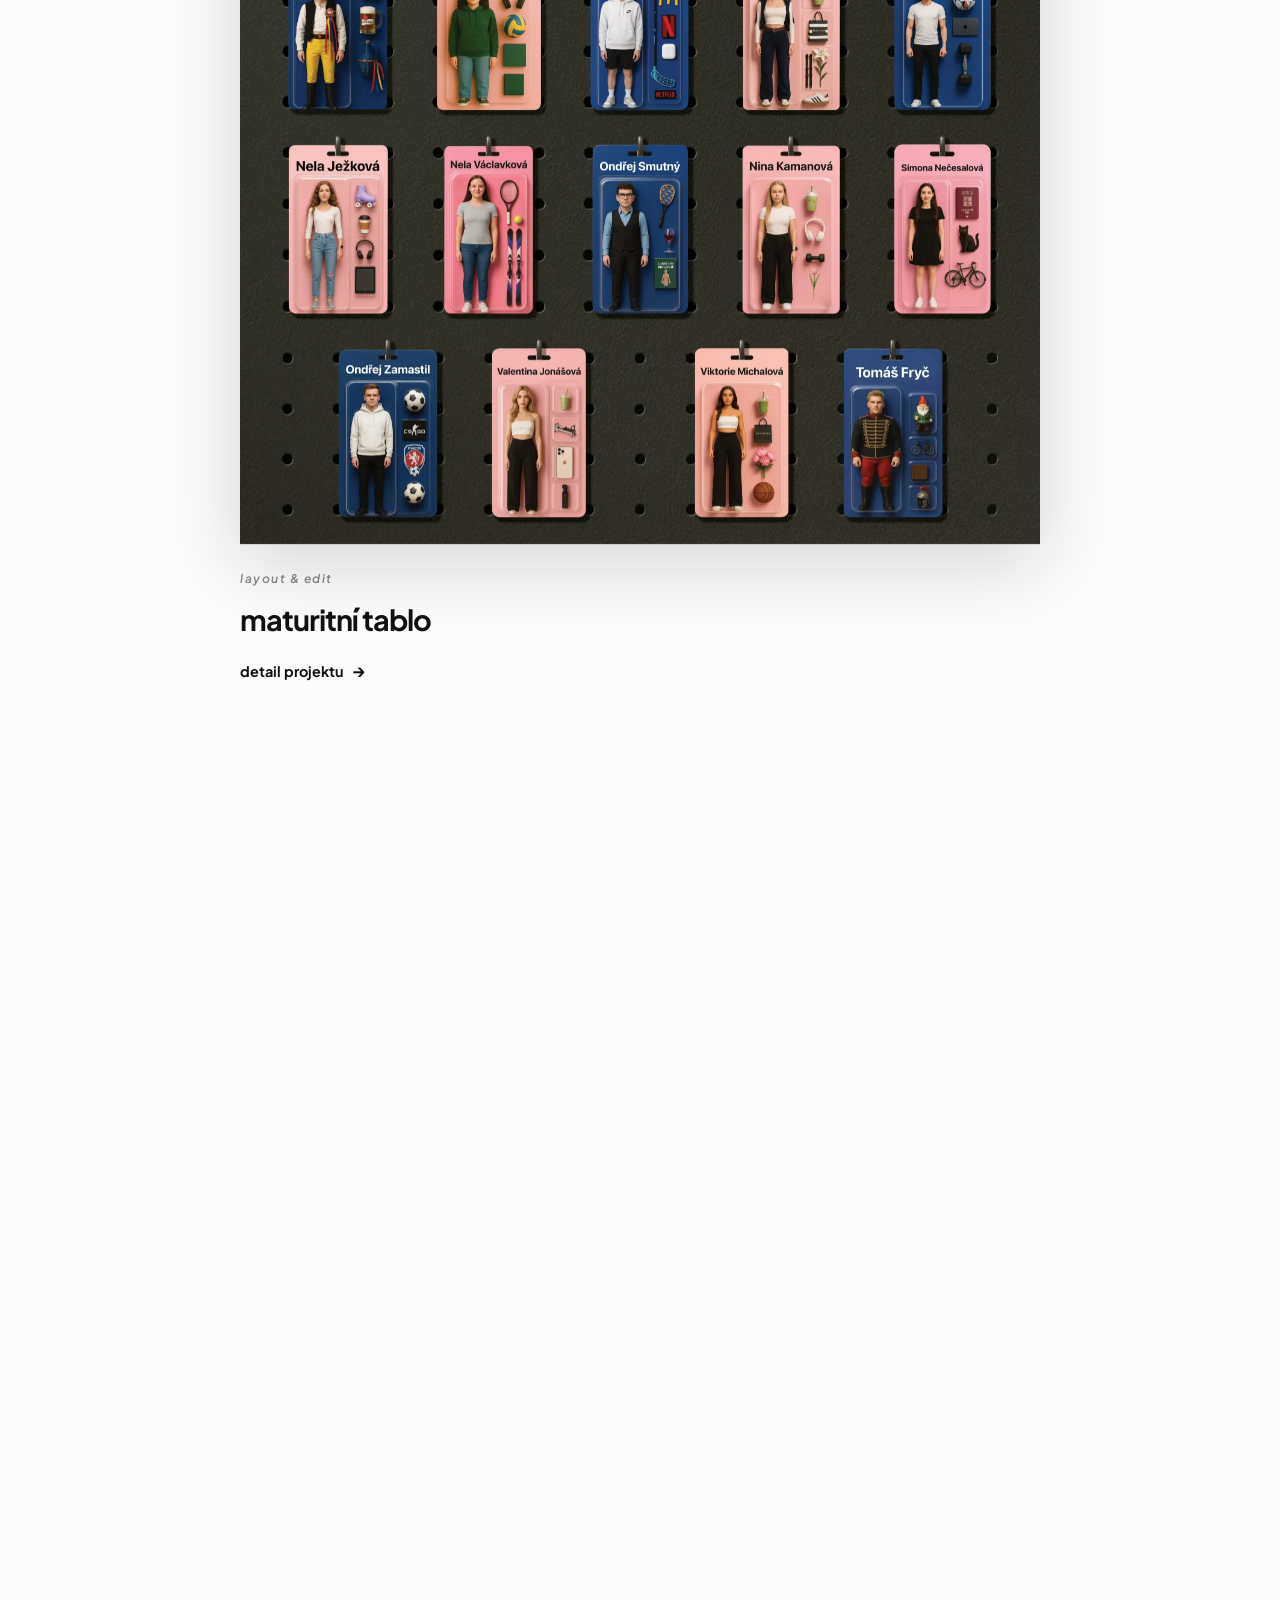
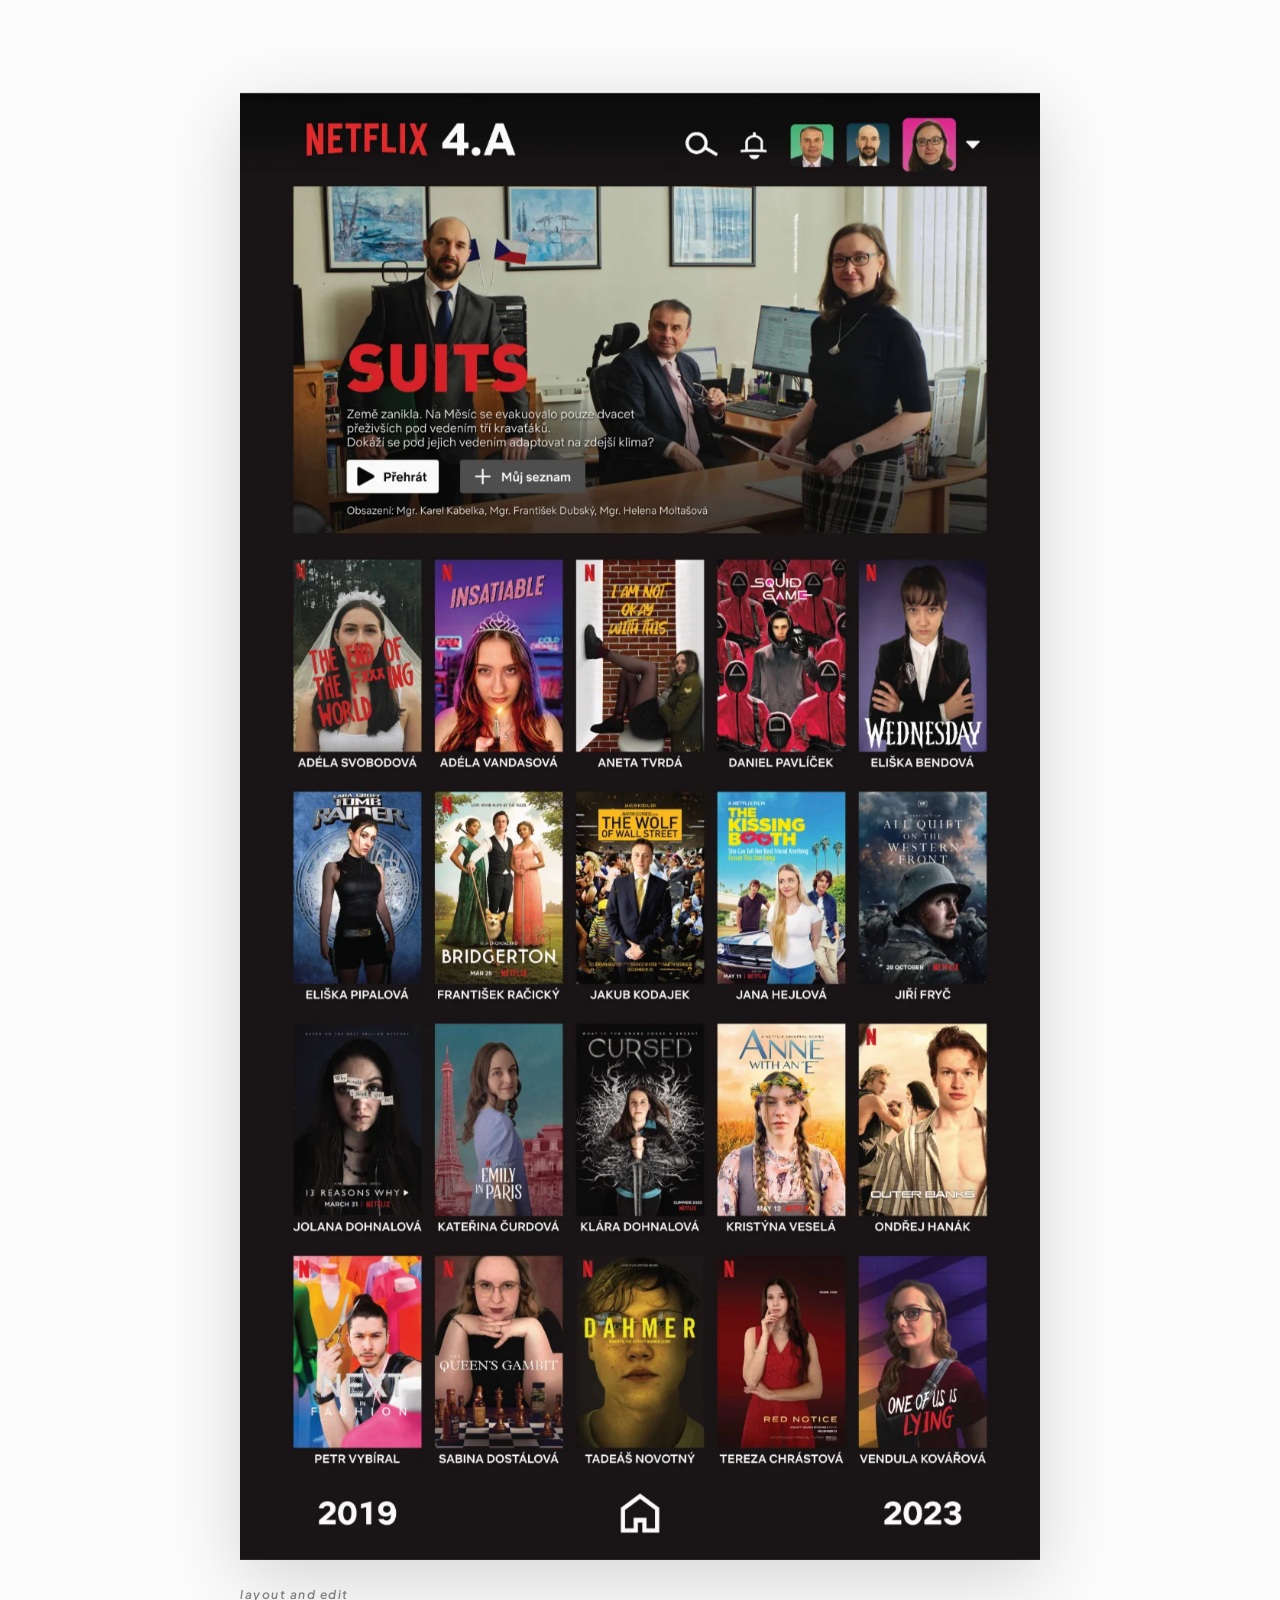
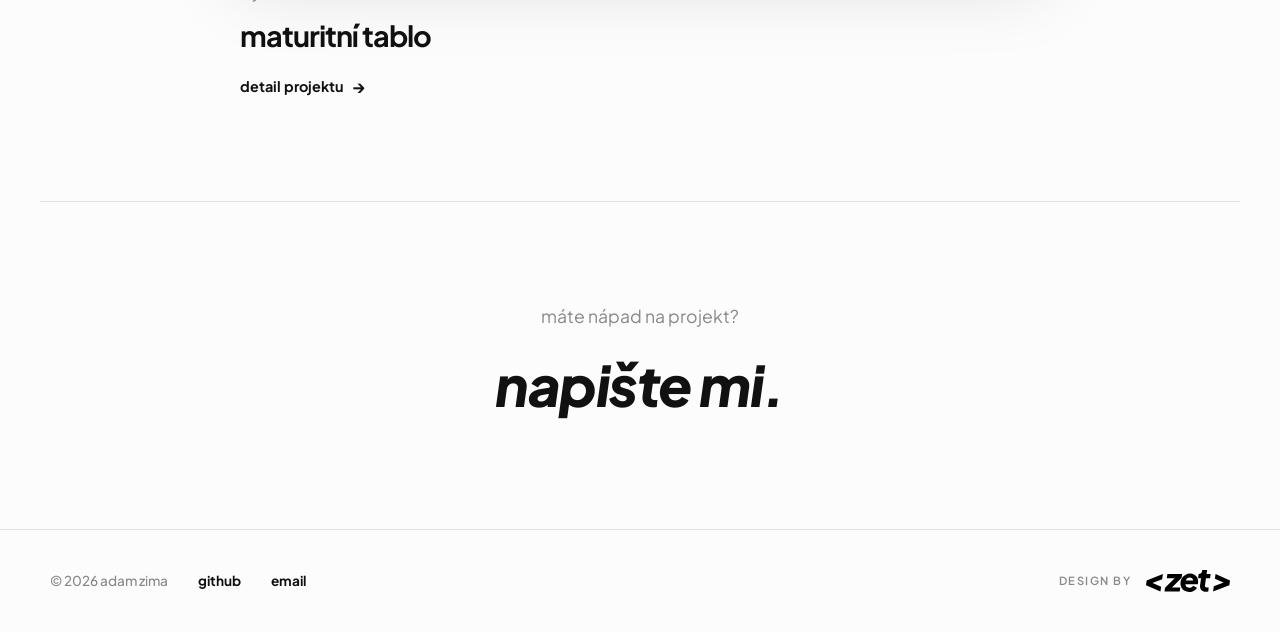
==== commit 3dd949a1: "Add files via upload" ====
--- a/index.html
+++ b/index.html
@@ -67,7 +67,16 @@
   <div class="projects-wrap" id="work">
     
     <div class="project-card reveal-up" onclick="openProject(0)">
-      <div class="card-img-wrap"><img src="assets/uludvicka/uludvicka.png" class="project-img" loading="lazy" alt="U Ludvíčka"></div>
+      <div class="card-img-wrap"><img src="assets/credit/credit.webp" class="project-img" loading="lazy" alt="CREDIT"></div>
+      <div class="card-body">
+        <span class="card-label">webdesign / digital</span>
+        <h2 class="card-title">CREDIT</h2>
+        <div class="liquid-btn">detail projektu</div>
+      </div>
+    </div>
+
+    <div class="project-card reveal-up" onclick="openProject(1)">
+      <div class="card-img-wrap"><img src="assets/uludvicka/uludvicka.webp" class="project-img" loading="lazy" alt="U Ludvíčka"></div>
       <div class="card-body">
         <span class="card-label">webdesign / digital</span>
         <h2 class="card-title">U LUDVÍČKA</h2>
@@ -75,7 +84,7 @@
       </div>
     </div>
 
-    <div class="project-card reveal-up" onclick="openProject(1)">
+    <div class="project-card reveal-up" onclick="openProject(2)">
       <div class="card-img-wrap"><img src="assets/domix/domix.webp" class="project-img" loading="lazy" alt="DOMIX"></div>
       <div class="card-body">
         <span class="card-label">webdesign / digital</span>
@@ -84,7 +93,7 @@
       </div>
     </div>
 
-    <div class="project-card reveal-up" onclick="openProject(2)">
+    <div class="project-card reveal-up" onclick="openProject(3)">
       <div class="card-img-wrap"><img src="assets/pitstop/mac.webp" class="project-img" loading="lazy" alt="PIT STOP F1"></div>
       <div class="card-body">
         <span class="card-label">ui / digital</span>
@@ -93,7 +102,7 @@
       </div>
     </div>
 
-    <div class="project-card reveal-up" onclick="openProject(3)">
+    <div class="project-card reveal-up" onclick="openProject(4)">
       <div class="card-img-wrap"><img src="assets/maturitni_ples/maturitni_ples.webp" class="project-img" loading="lazy" alt="Maturitní ples"></div>
       <div class="card-body">
         <span class="card-label">event identity / print</span>
@@ -102,7 +111,7 @@
       </div>
     </div>
 
-    <div class="project-card reveal-up" onclick="openProject(4)">
+    <div class="project-card reveal-up" onclick="openProject(5)">
       <div class="card-img-wrap"><img src="assets/informacni_tabule/informacni_tabule.webp" class="project-img" loading="lazy" alt="Informační tabule"></div>
       <div class="card-body">
         <span class="card-label">layout / print</span>
@@ -111,7 +120,7 @@
       </div>
     </div>
 
-    <div class="project-card reveal-up" onclick="openProject(5)">
+    <div class="project-card reveal-up" onclick="openProject(6)">
       <div class="card-img-wrap"><img src="assets/gymsos_news/gymsos_news.webp" class="project-img" loading="lazy" alt="GYMSOS NEWS"></div>
       <div class="card-body">
         <span class="card-label">editorial / print</span>
@@ -120,7 +129,7 @@
       </div>
     </div>
 
-    <div class="project-card reveal-up" onclick="openProject(6)">
+    <div class="project-card reveal-up" onclick="openProject(7)">
       <div class="card-img-wrap"><img src="assets/tablo_figurky/tablo_figurky.webp" class="project-img" loading="lazy" alt="Maturitní tablo"></div>
       <div class="card-body">
         <span class="card-label">layout & edit</span>
@@ -129,7 +138,7 @@
       </div>
     </div>
 
-    <div class="project-card reveal-up" onclick="openProject(7)">
+    <div class="project-card reveal-up" onclick="openProject(8)">
       <div class="card-img-wrap"><img src="assets/tablo_vogue/tablo_vogue.webp" class="project-img" loading="lazy" alt="Maturitní tablo Vogue"></div>
       <div class="card-body">
         <span class="card-label">layout and edit</span>
@@ -138,7 +147,7 @@
       </div>
     </div>
 
-    <div class="project-card reveal-up" onclick="openProject(8)">
+    <div class="project-card reveal-up" onclick="openProject(9)">
       <div class="card-img-wrap"><img src="assets/tablo_netflix/tablo_netflix.webp" class="project-img" loading="lazy" alt="Maturitní tablo Netflix"></div>
       <div class="card-body">
         <span class="card-label">layout and edit</span>
@@ -201,6 +210,7 @@
 
   <script>
     const projects = [
+      { title: "CREDIT", label: "webdesign / digital", desc: "webdesign projektu CREDIT.", gallery: ["assets/credit/credit1.webp"] },
       { title: "U LUDVÍČKA", label: "webdesign / digital", desc: "web na <a href='https://www.uludvicka.cz' target='_blank' class='text-link'>uludvicka.cz</a>", gallery: ["assets/uludvicka/uludvicka1.webp"] },
       { title: "DOMIX", label: "webdesign / digital", desc: "web na <a href='https://www.domix.cz' target='_blank' class='text-link'>domix.cz</a>", gallery: ["assets/domix/domix1.webp"] },
       { title: "PIT STOP F1", label: "ui / digital", desc: "strategický simulátor formule 1. design uživatelského rozhraní a herních mechanik.", gallery: ["assets/pitstop/pitstop.webp","assets/pitstop/pitstop1.webp","assets/pitstop/pitstop2.webp","assets/pitstop/pitstop3.webp","assets/pitstop/pitstop4.webp","assets/pitstop/pitstop5.webp"] },
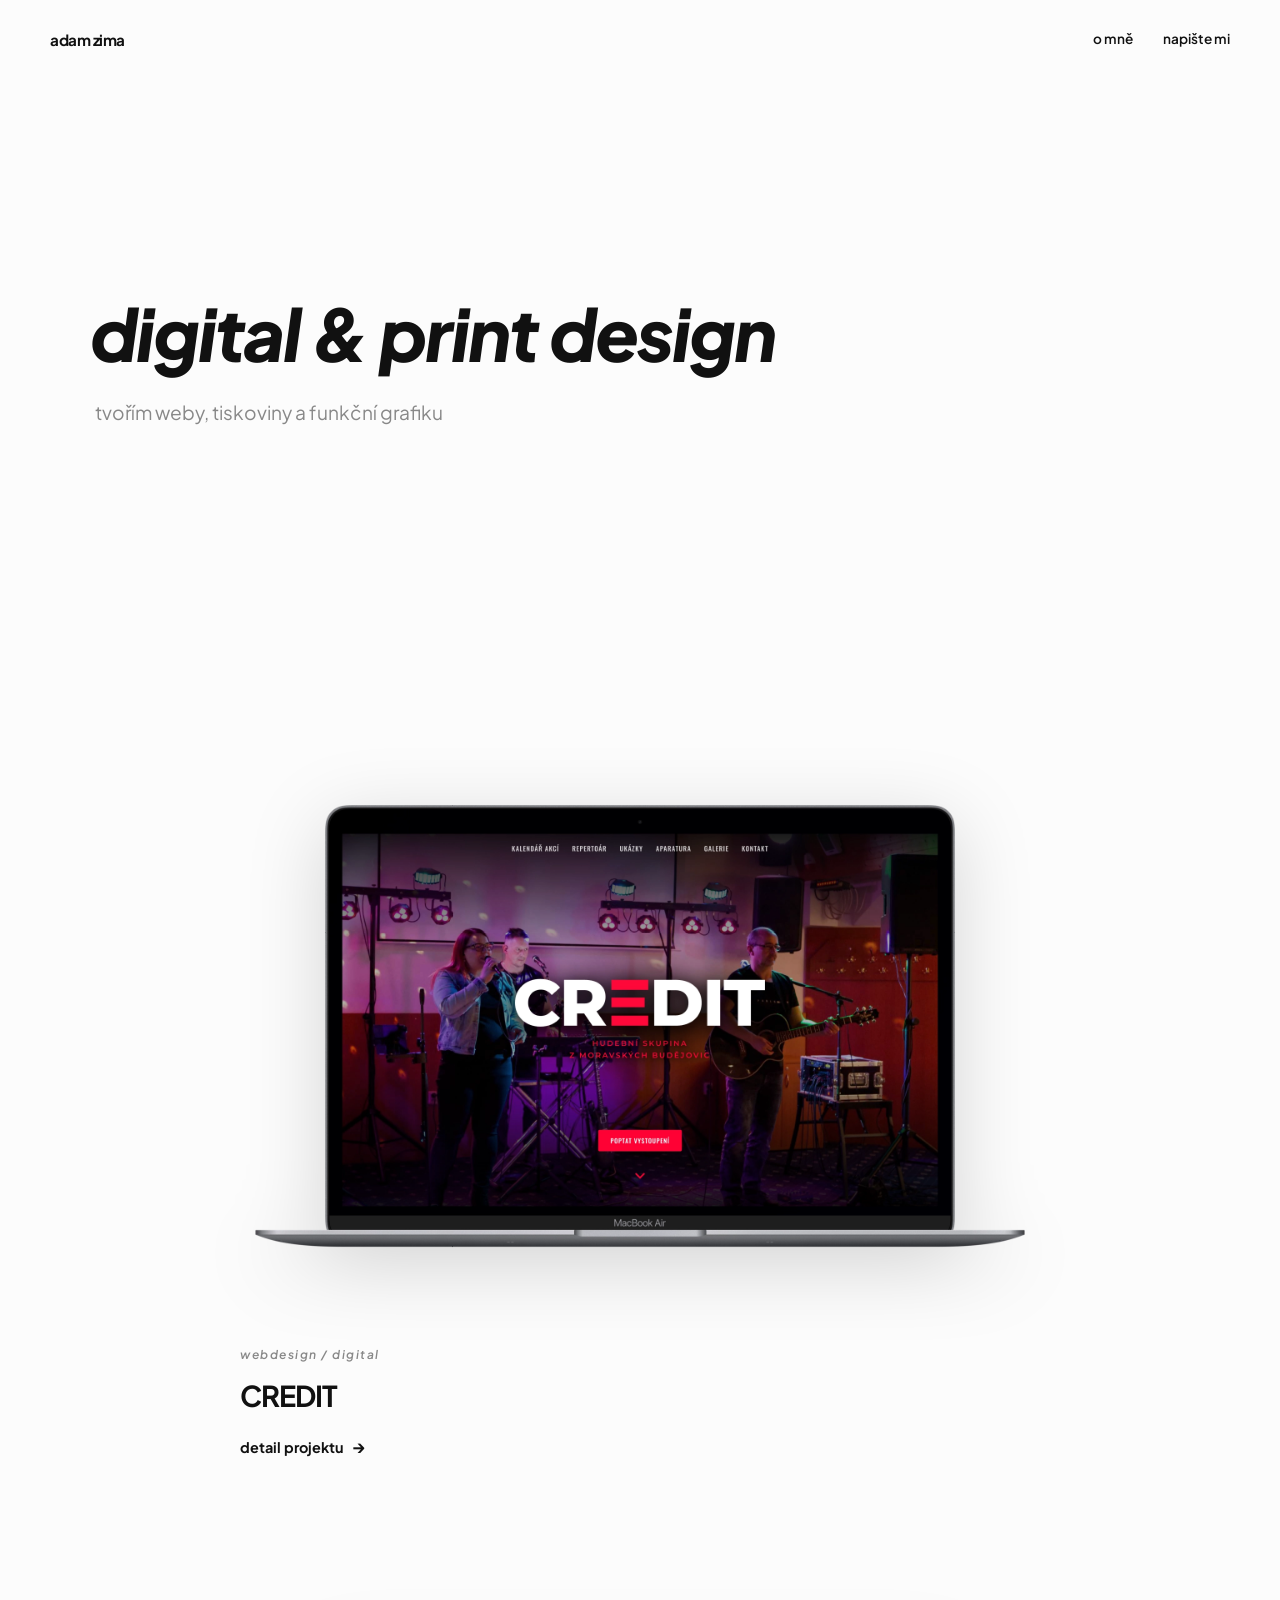
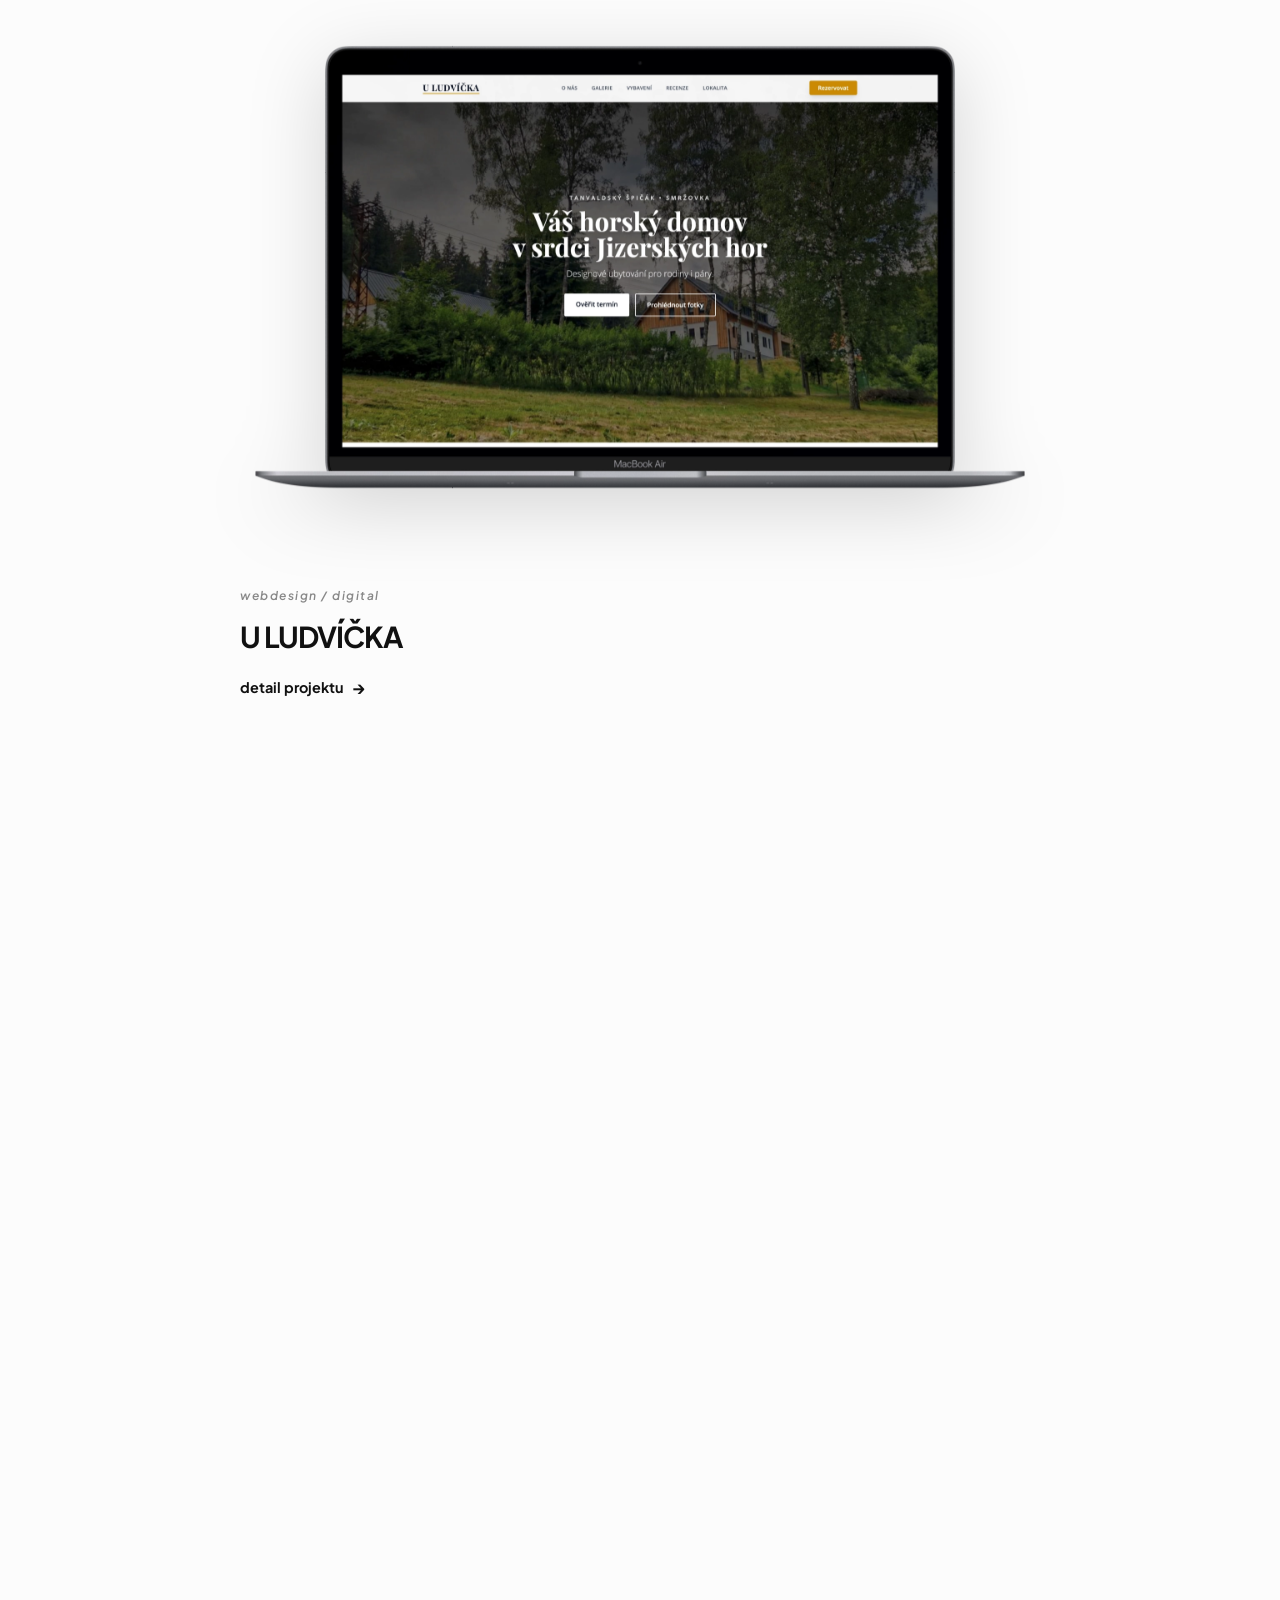
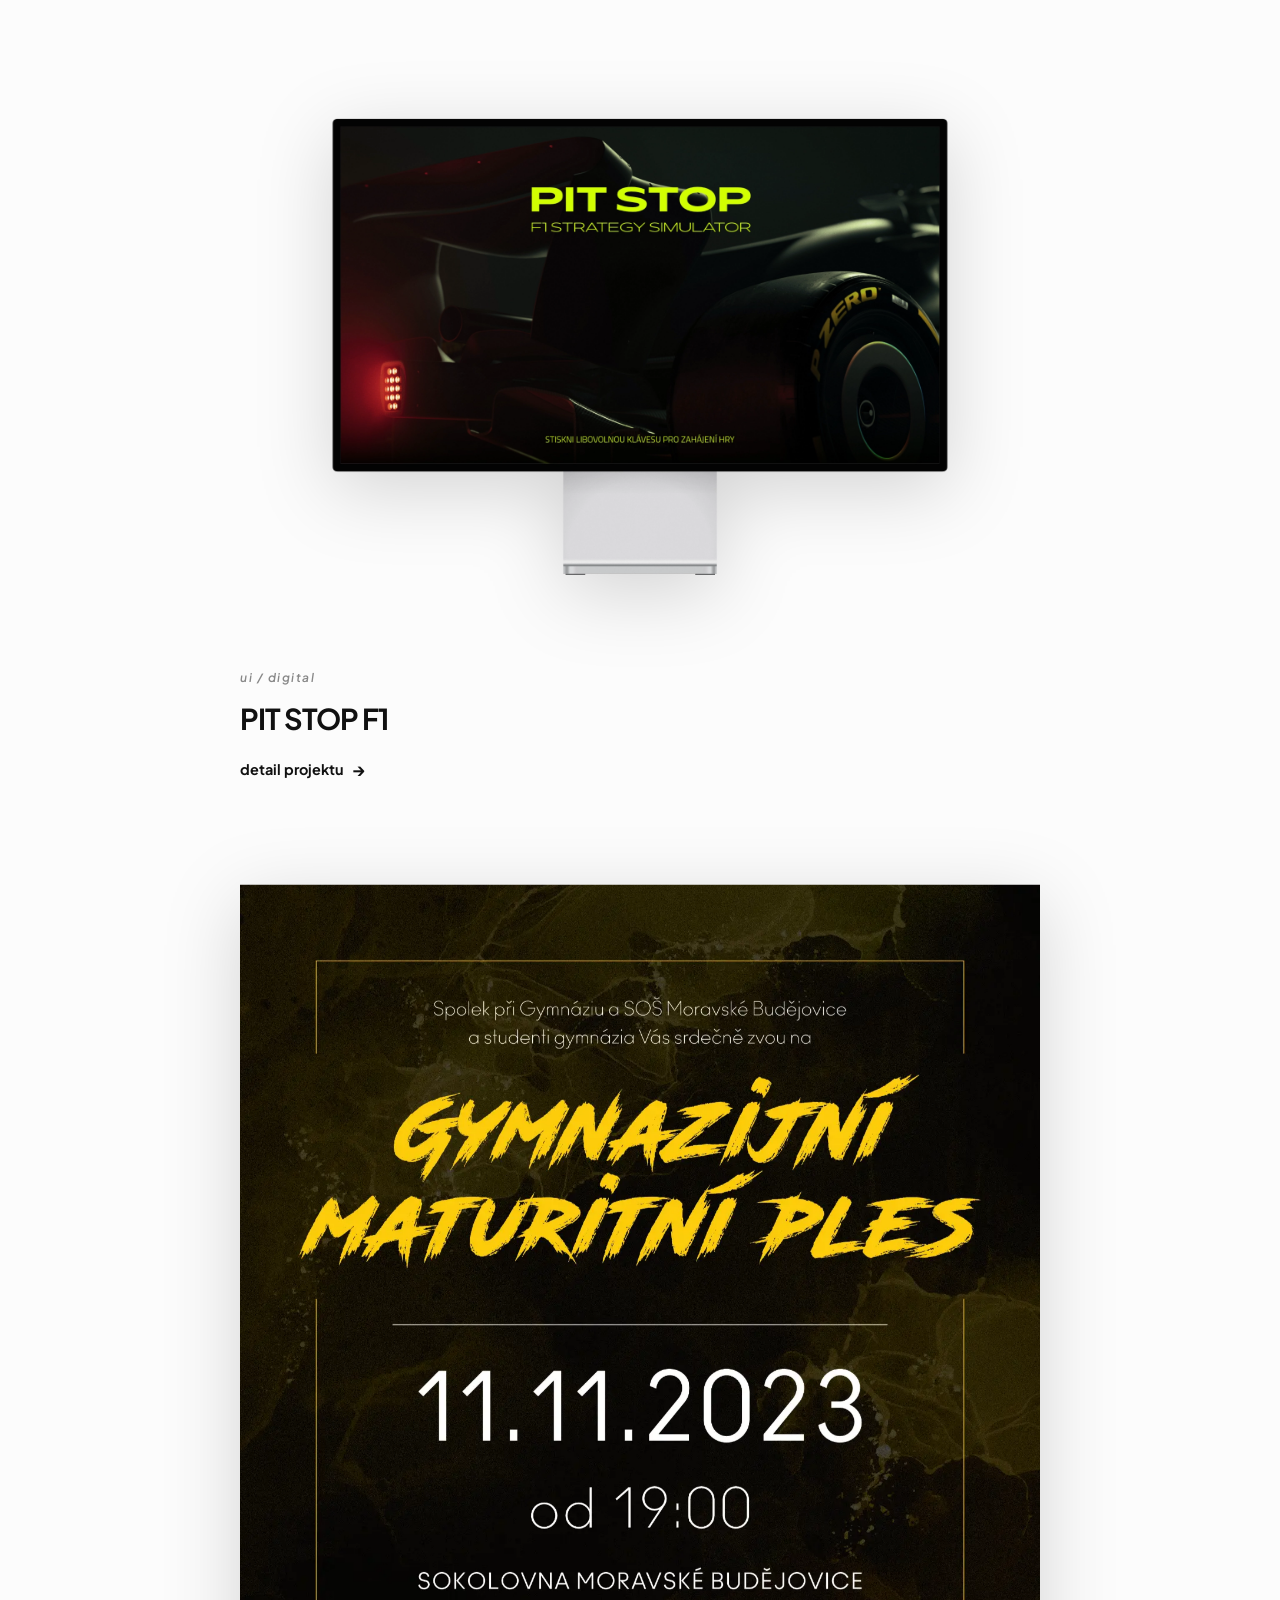
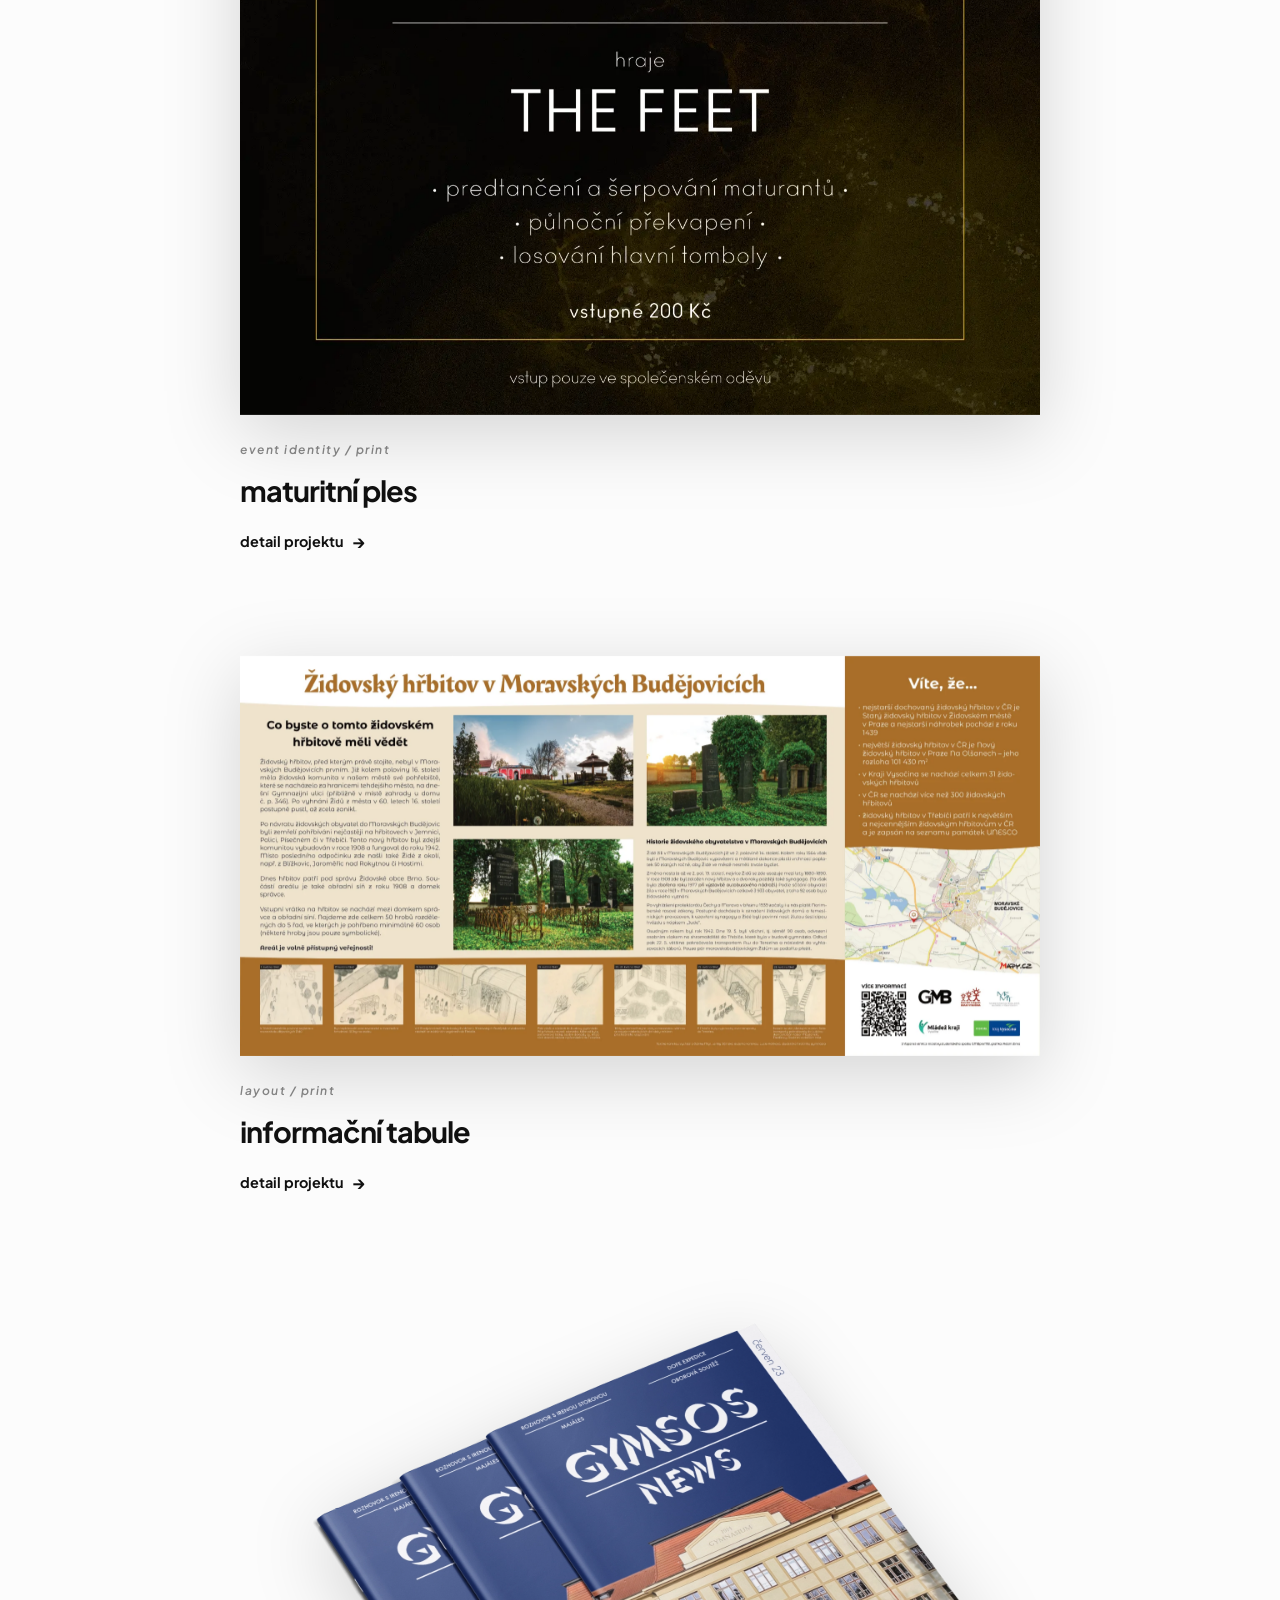
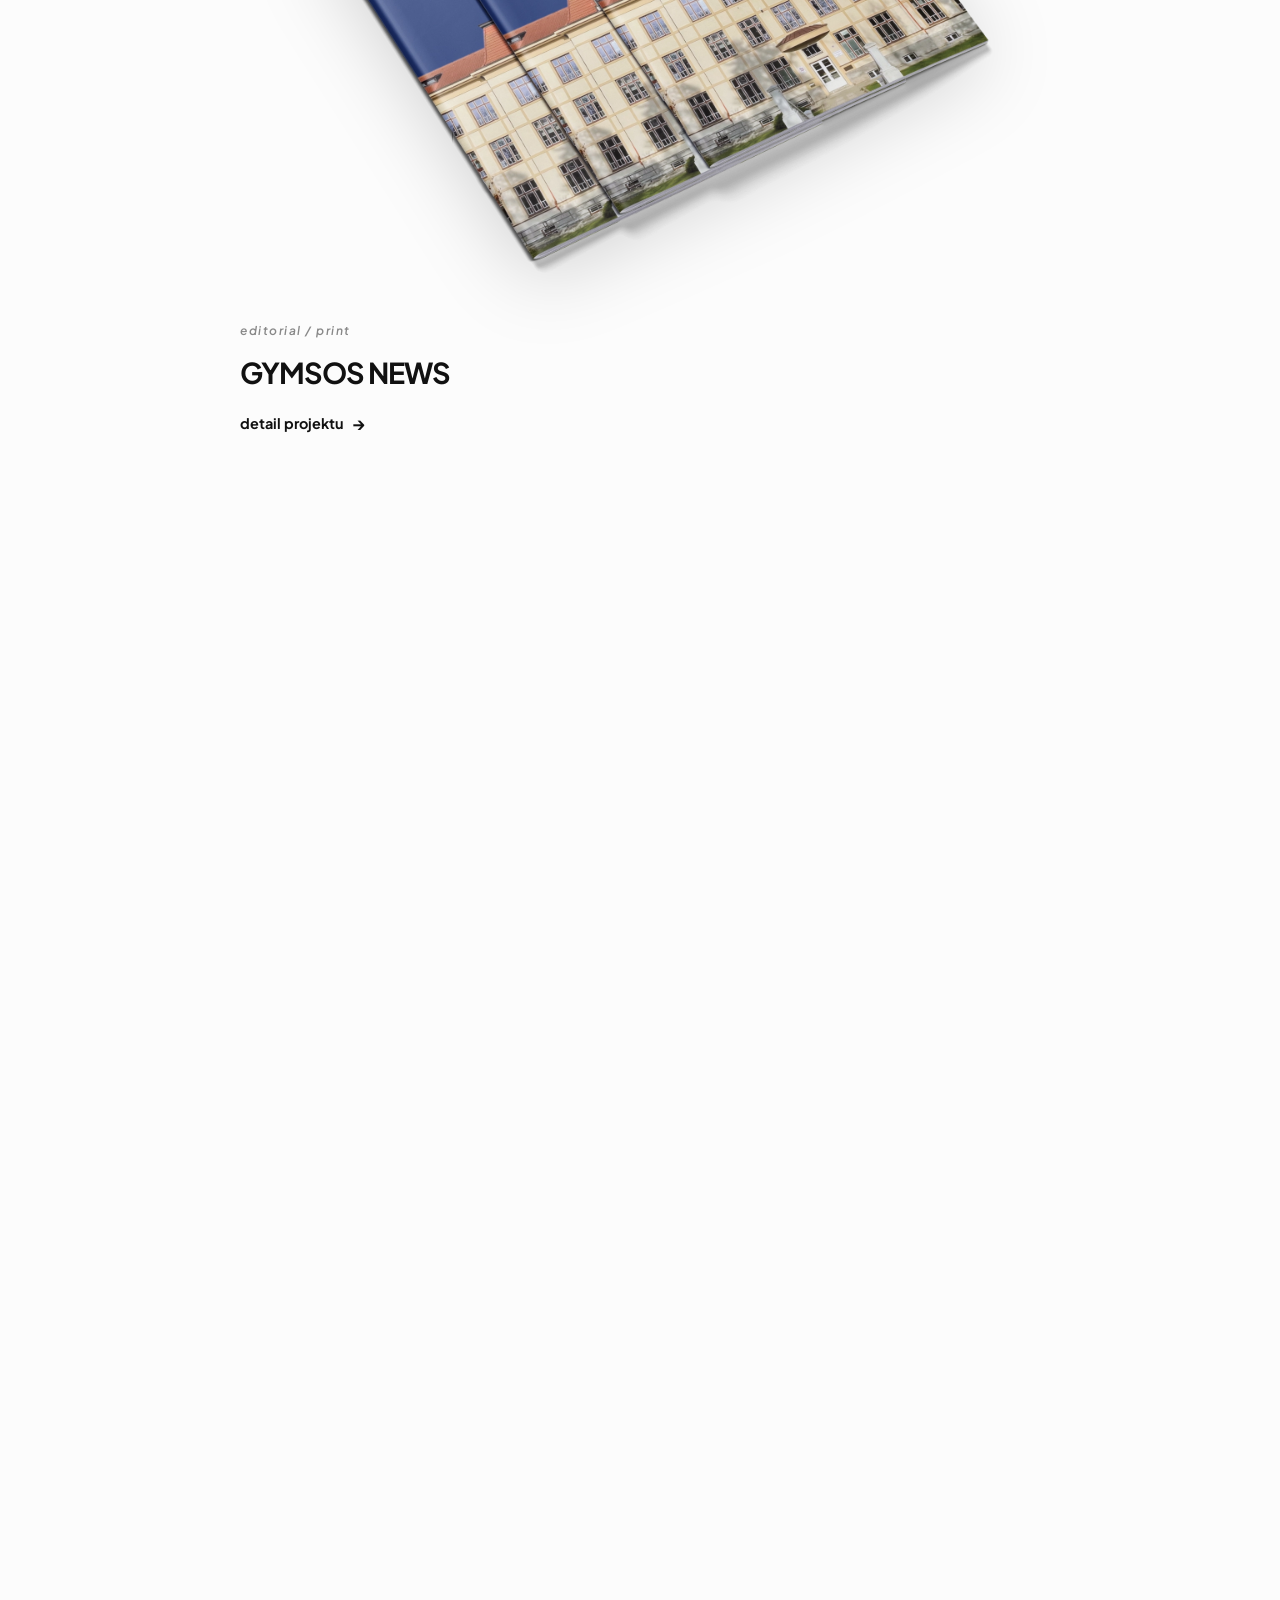
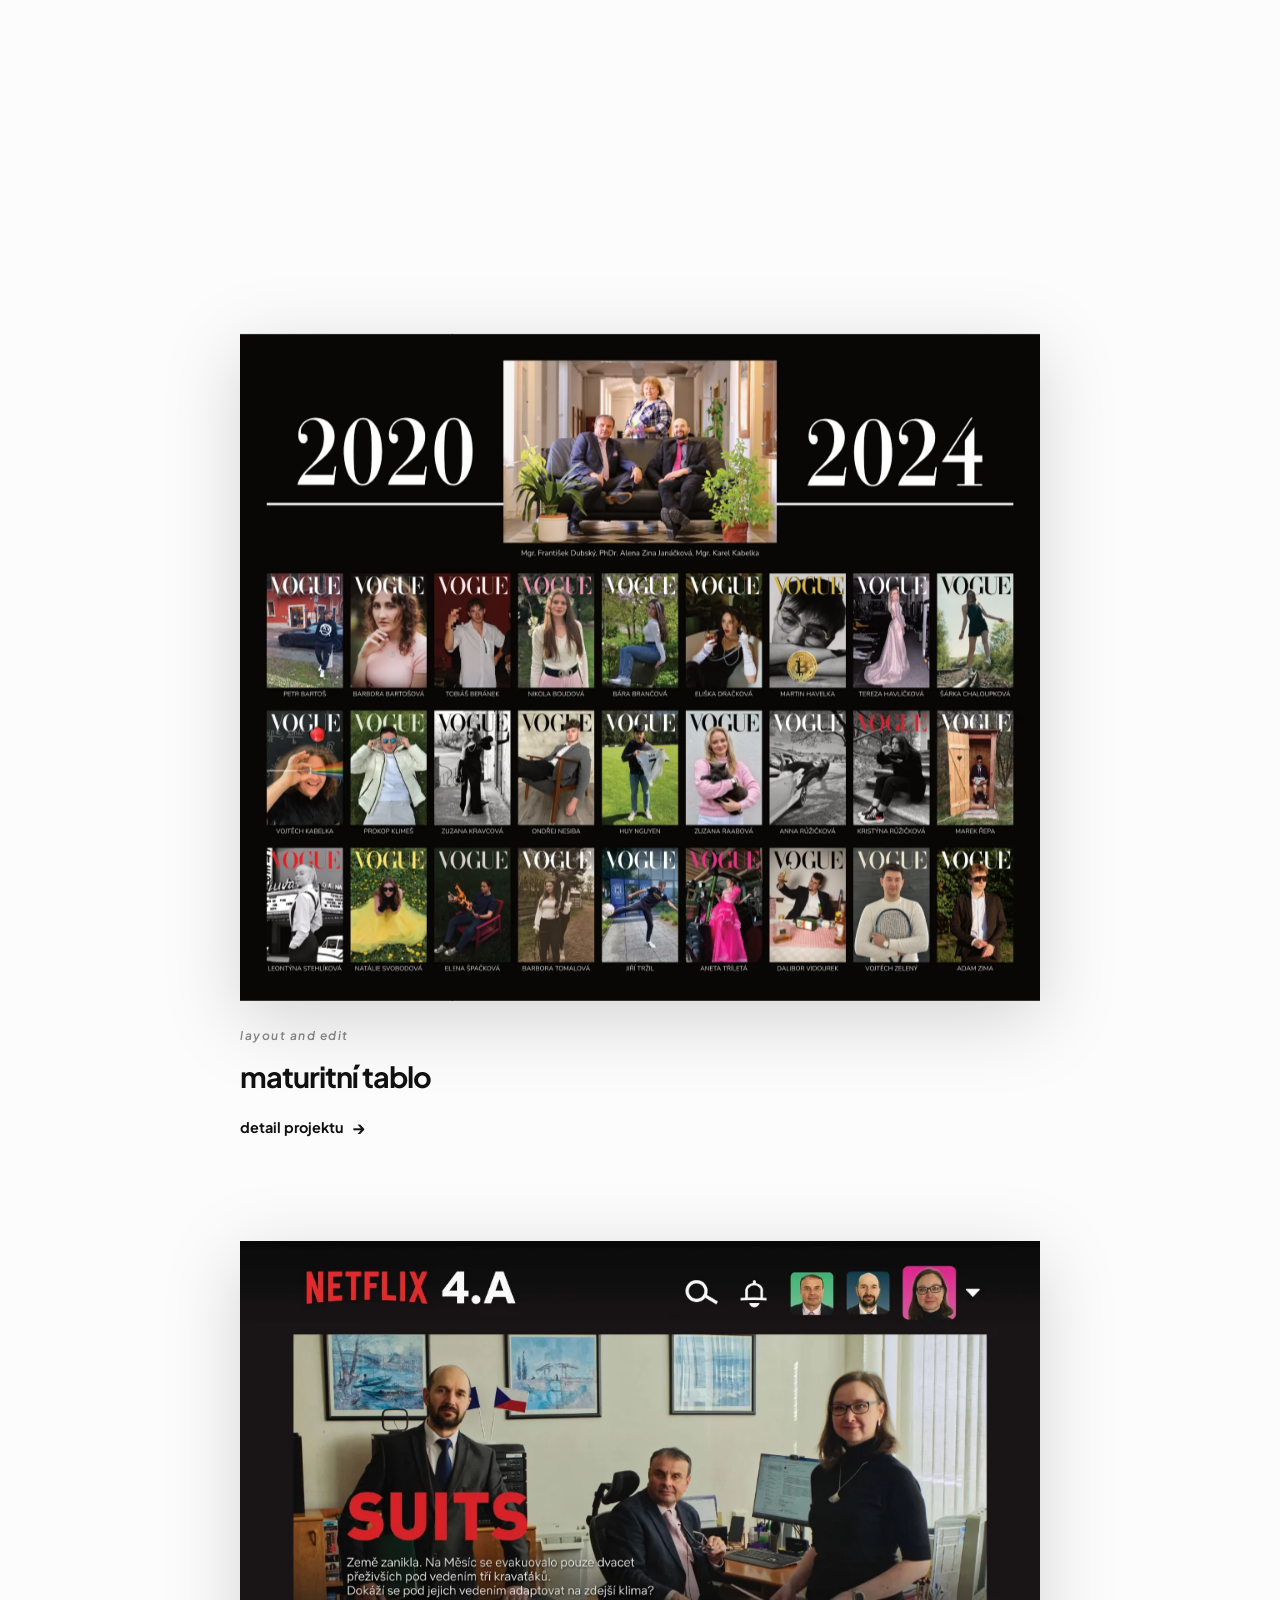
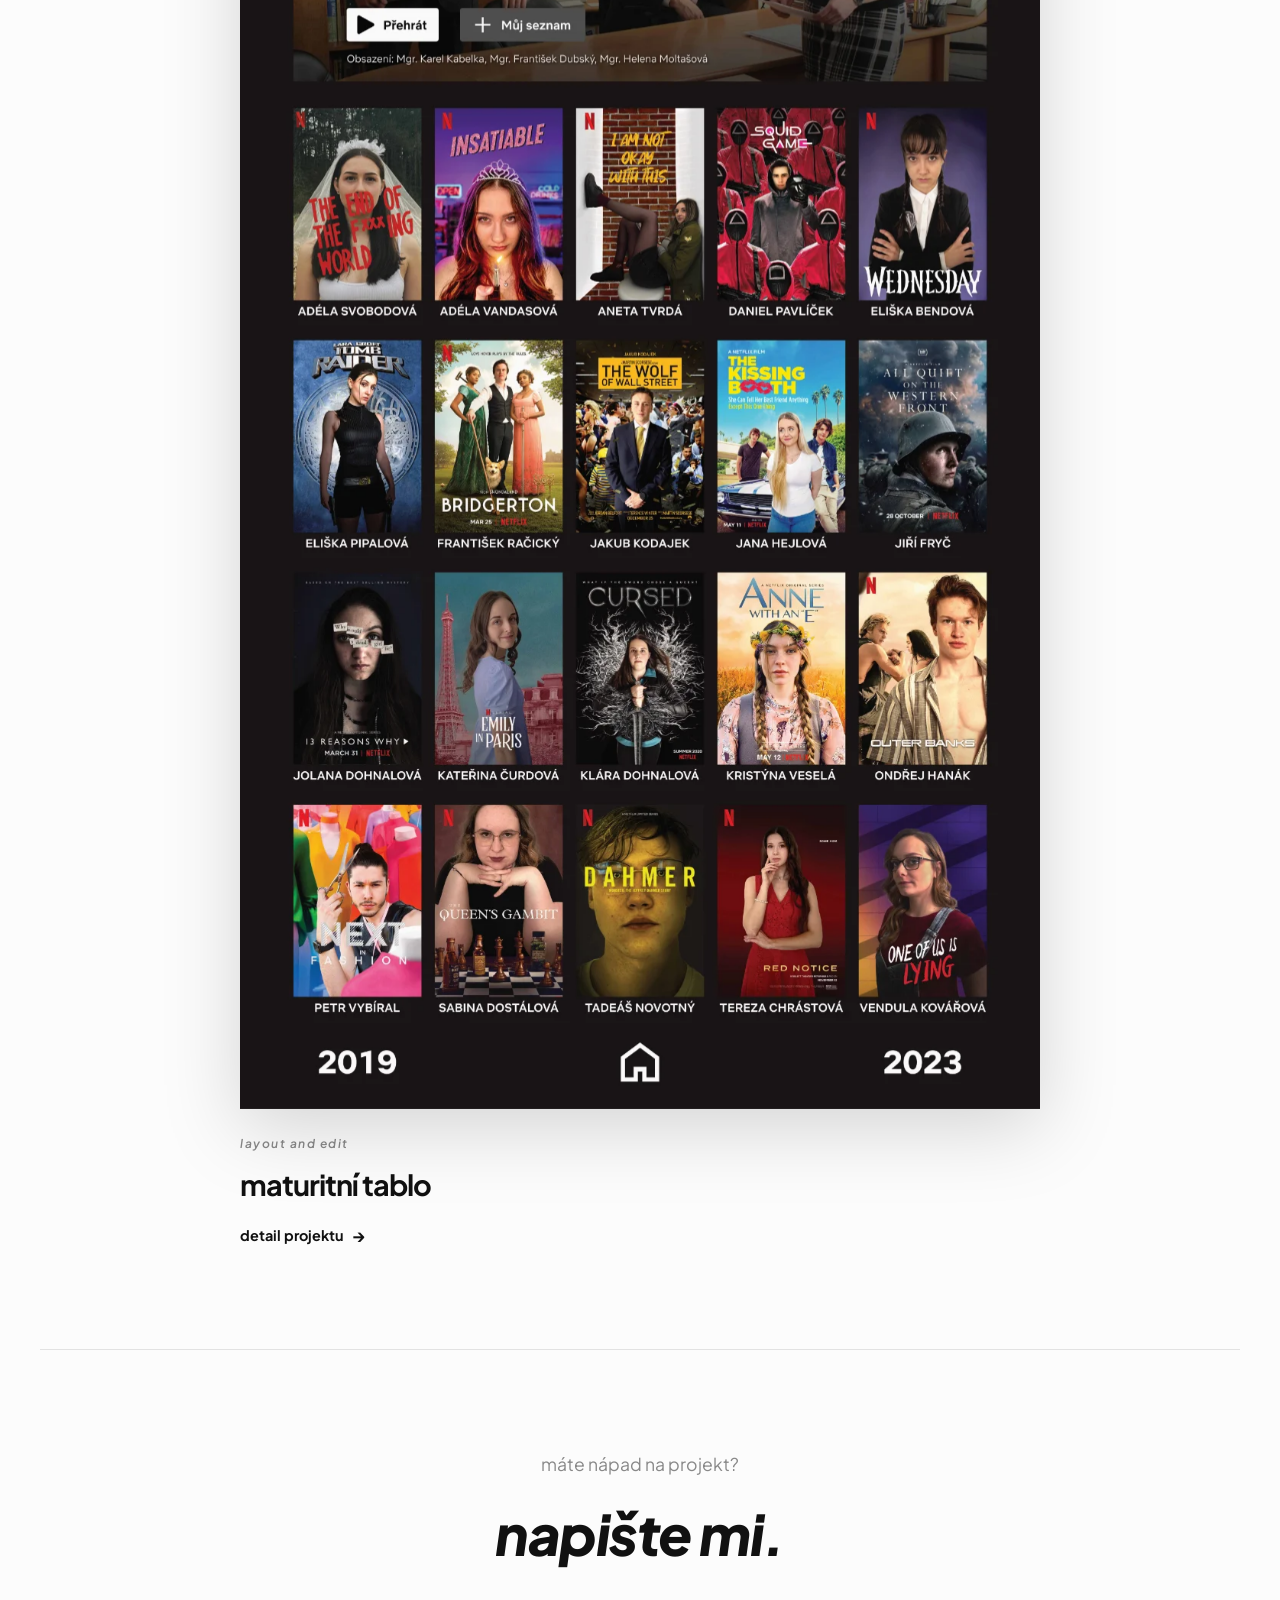
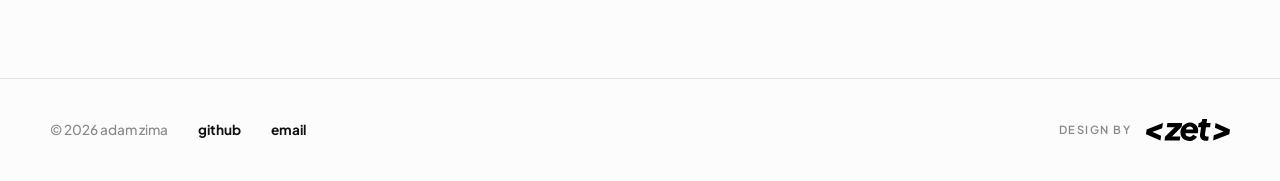
==== commit 149c165e: "Add files via upload" ====
--- a/index.html
+++ b/index.html
@@ -210,7 +210,7 @@
 
   <script>
     const projects = [
-      { title: "CREDIT", label: "webdesign / digital", desc: "webdesign projektu CREDIT.", gallery: ["assets/credit/credit1.webp"] },
+      { title: "CREDIT", label: "webdesign / digital", desc: "web na <a href='https://www.skupinacredit.cz' target='_blank' class='text-link'>skupinacredit.cz</a>", gallery: ["assets/credit/credit1.webp"] },
       { title: "U LUDVÍČKA", label: "webdesign / digital", desc: "web na <a href='https://www.uludvicka.cz' target='_blank' class='text-link'>uludvicka.cz</a>", gallery: ["assets/uludvicka/uludvicka1.webp"] },
       { title: "DOMIX", label: "webdesign / digital", desc: "web na <a href='https://www.domix.cz' target='_blank' class='text-link'>domix.cz</a>", gallery: ["assets/domix/domix1.webp"] },
       { title: "PIT STOP F1", label: "ui / digital", desc: "strategický simulátor formule 1. design uživatelského rozhraní a herních mechanik.", gallery: ["assets/pitstop/pitstop.webp","assets/pitstop/pitstop1.webp","assets/pitstop/pitstop2.webp","assets/pitstop/pitstop3.webp","assets/pitstop/pitstop4.webp","assets/pitstop/pitstop5.webp"] },
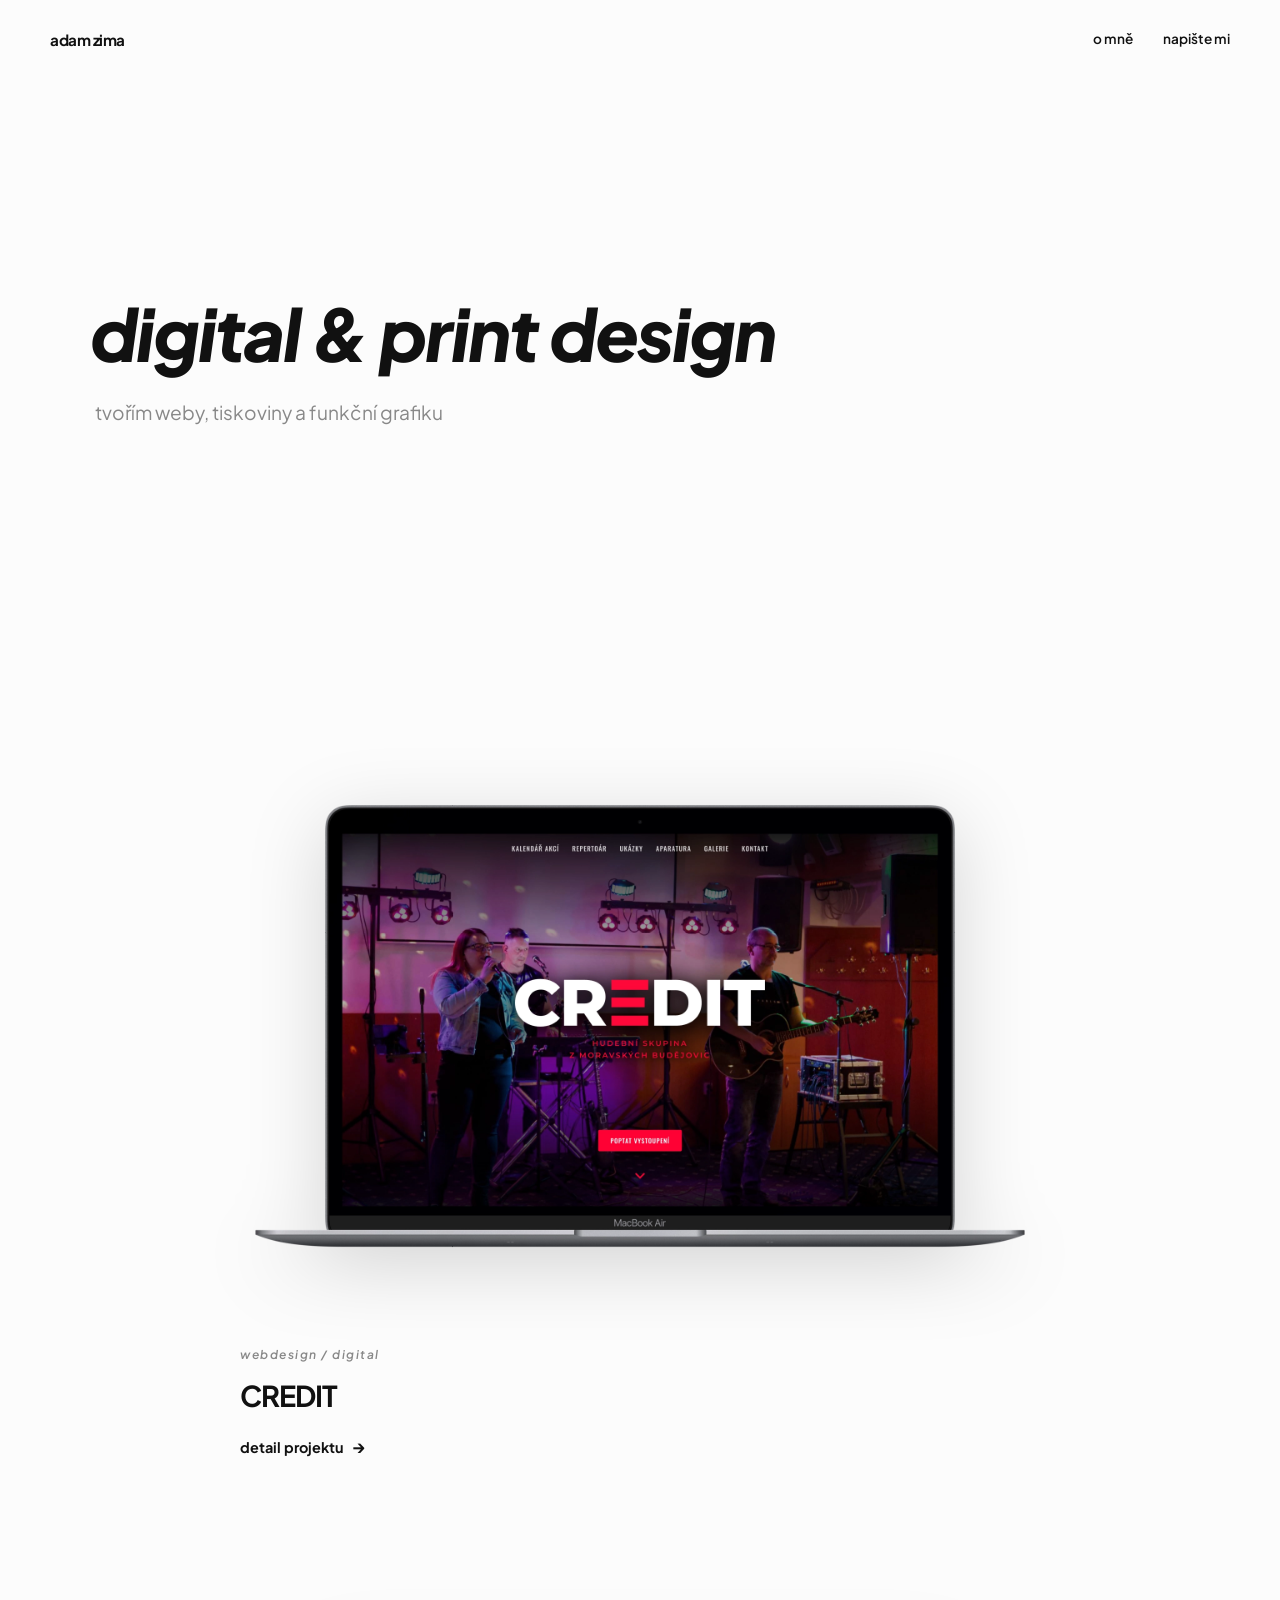
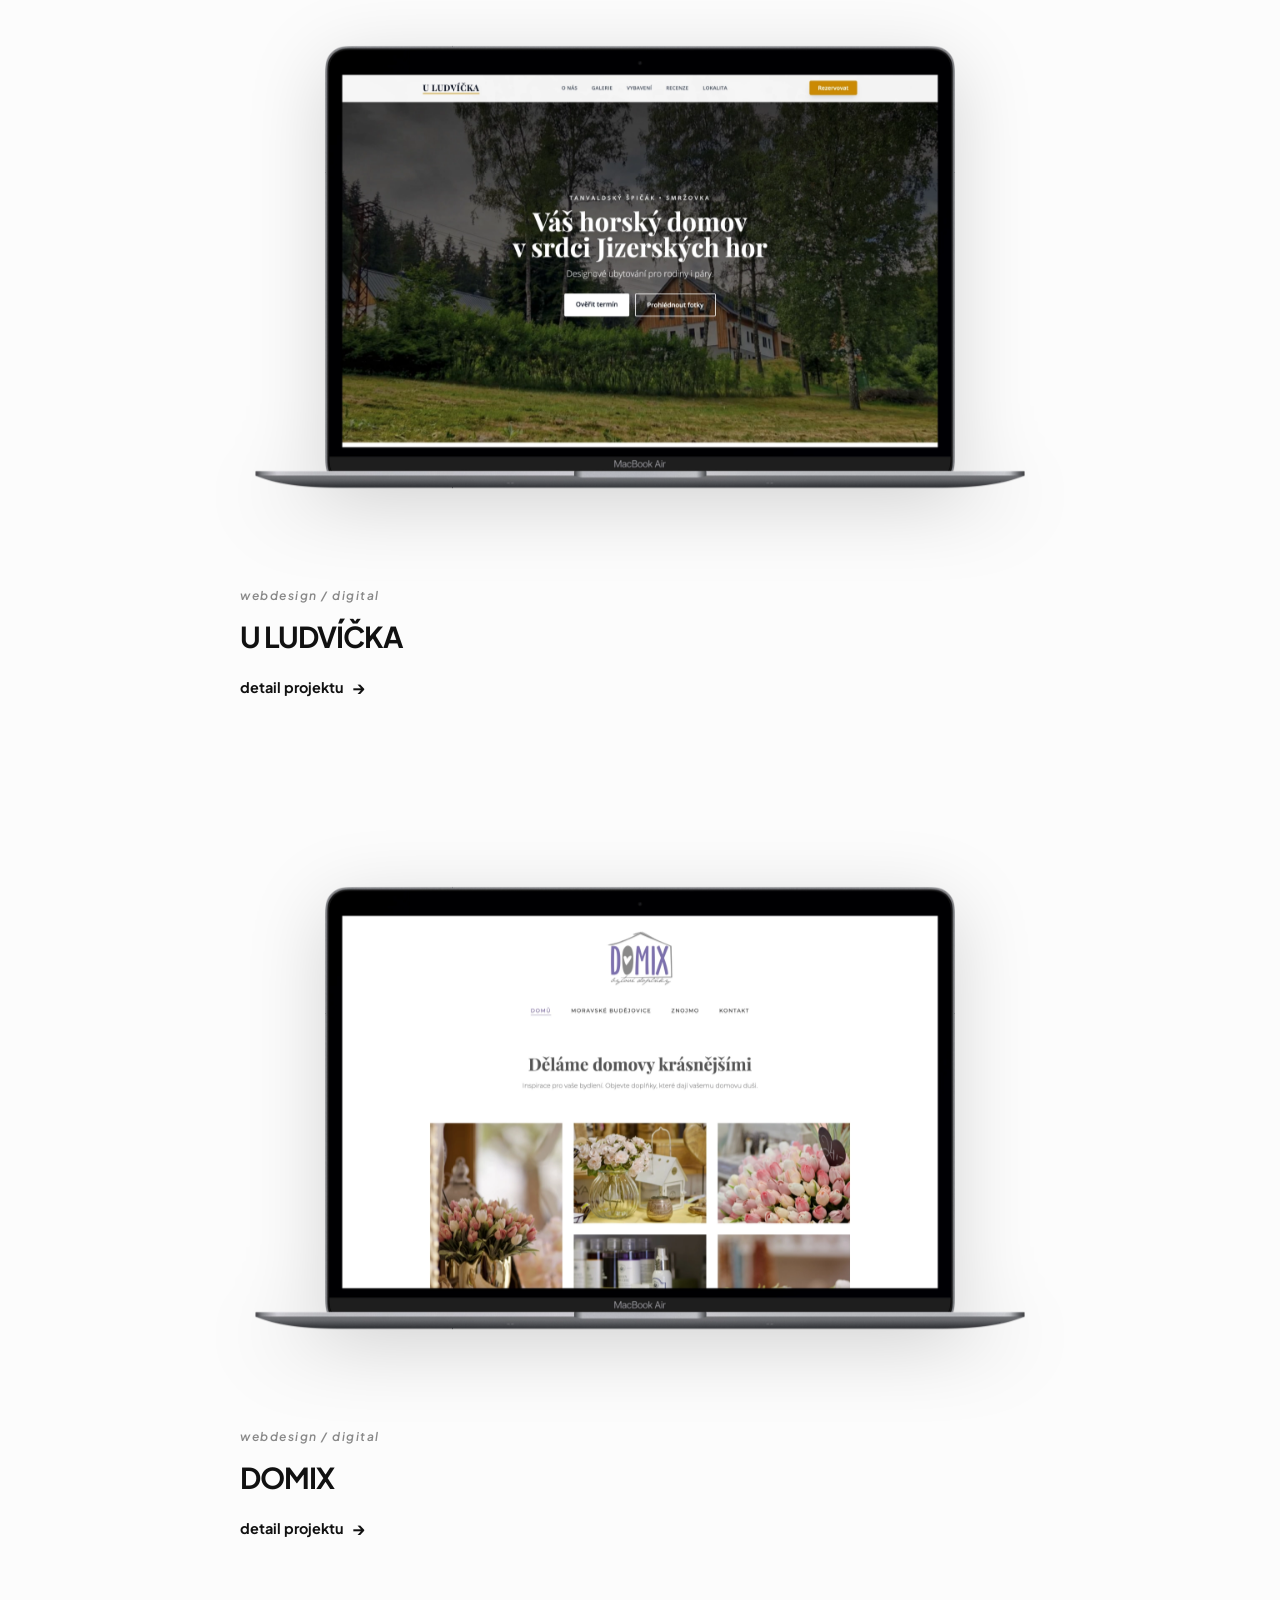
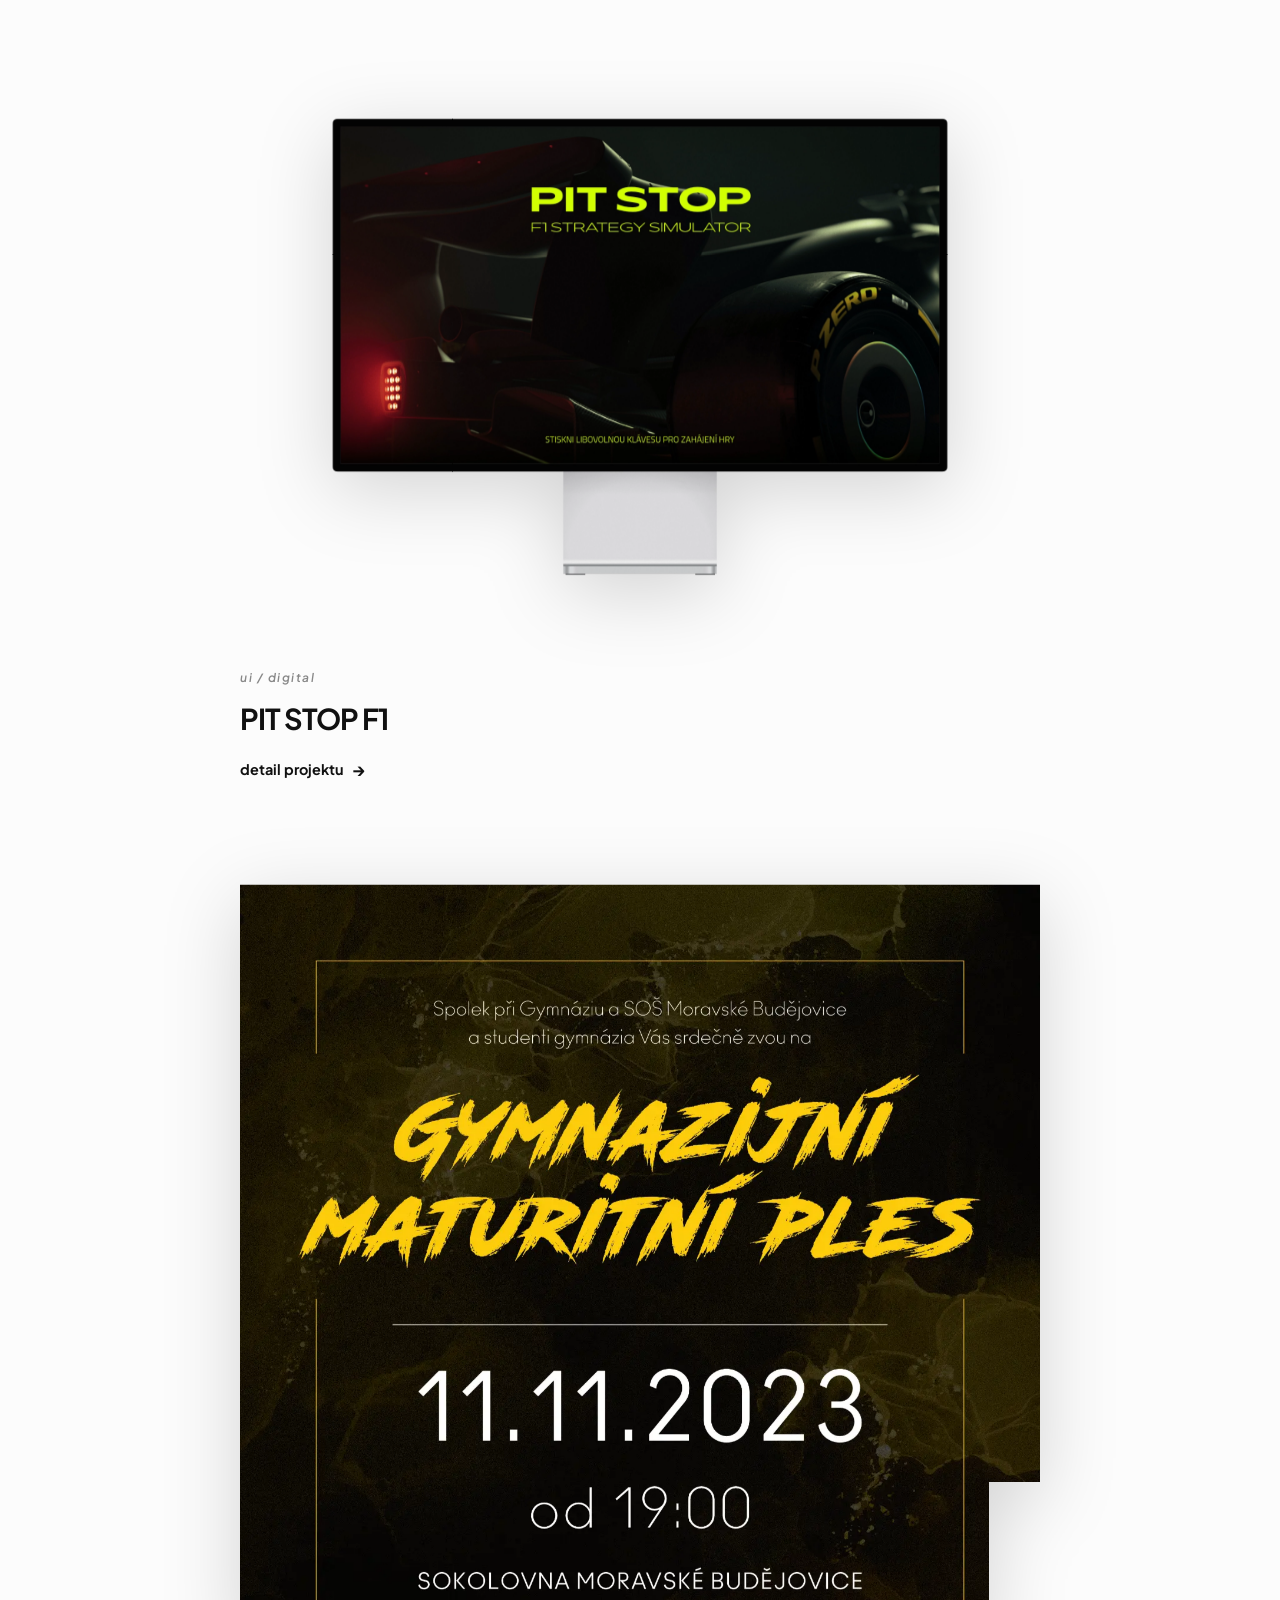
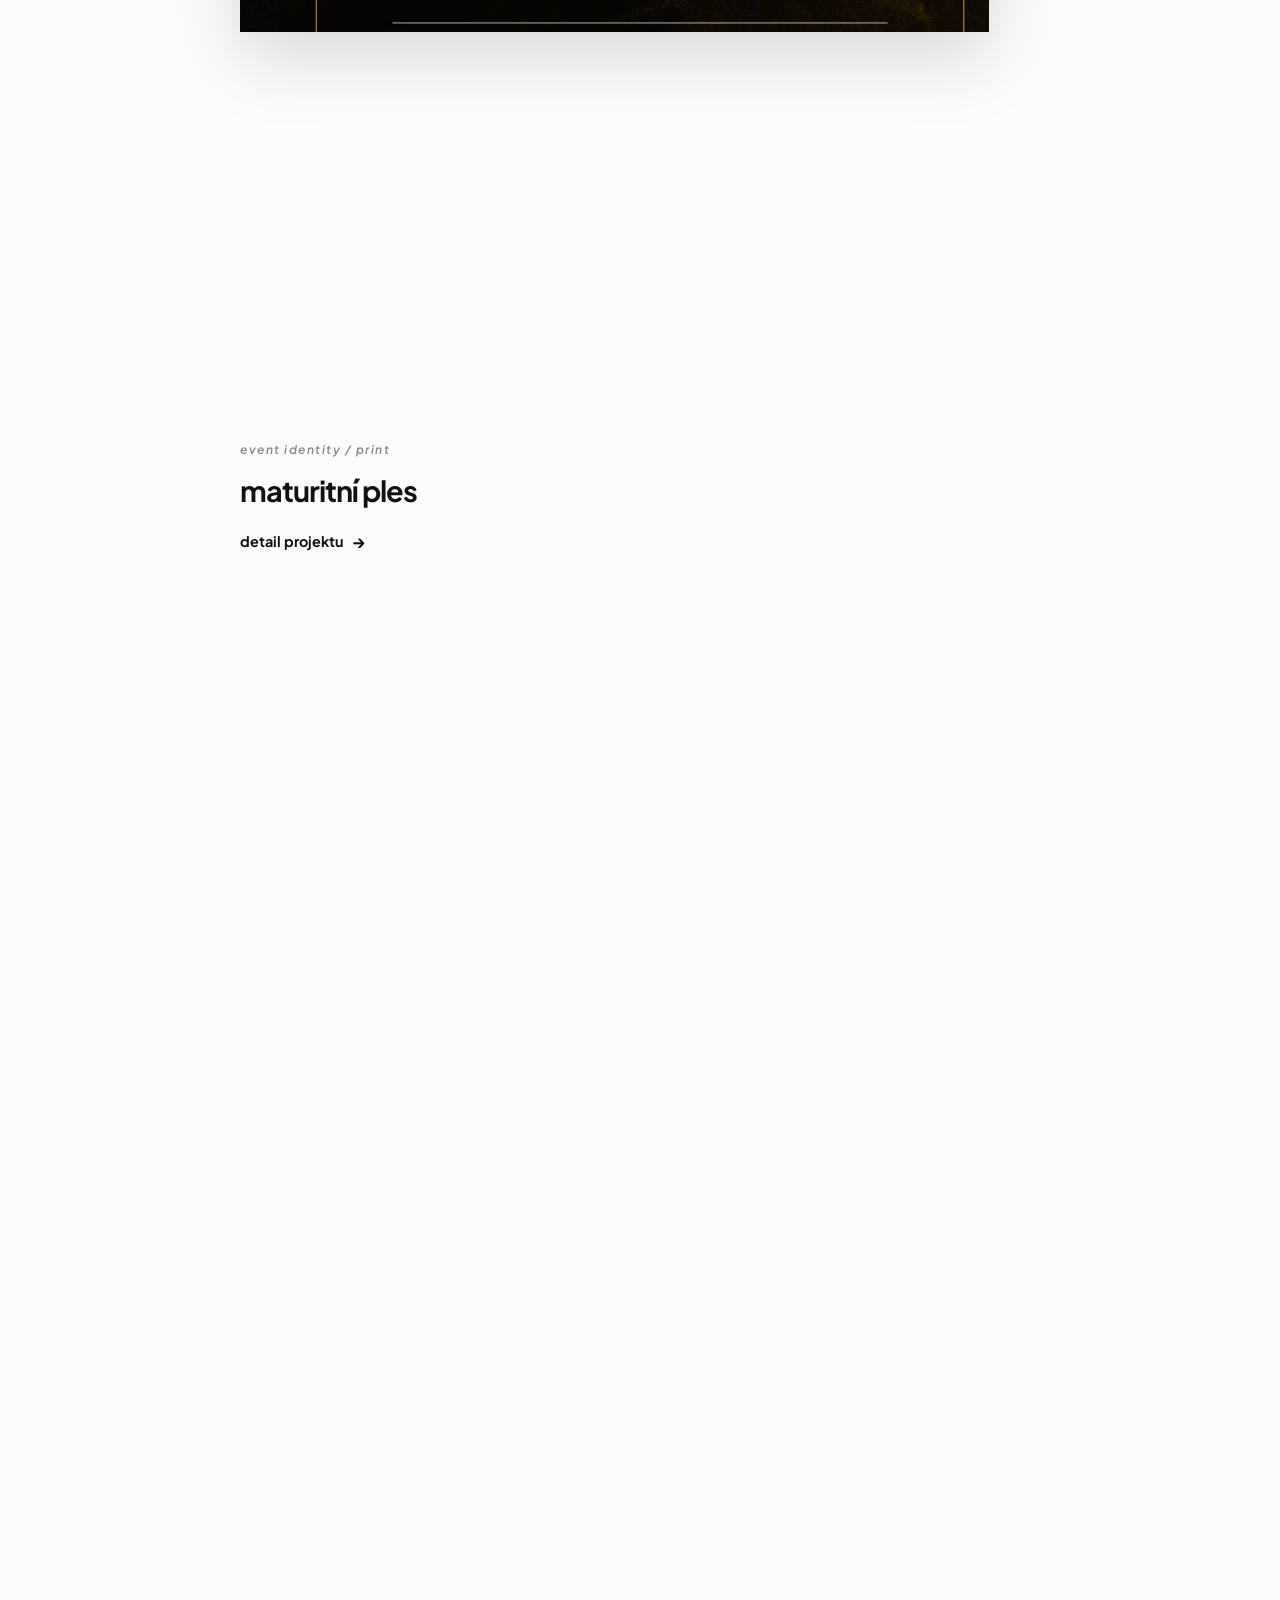
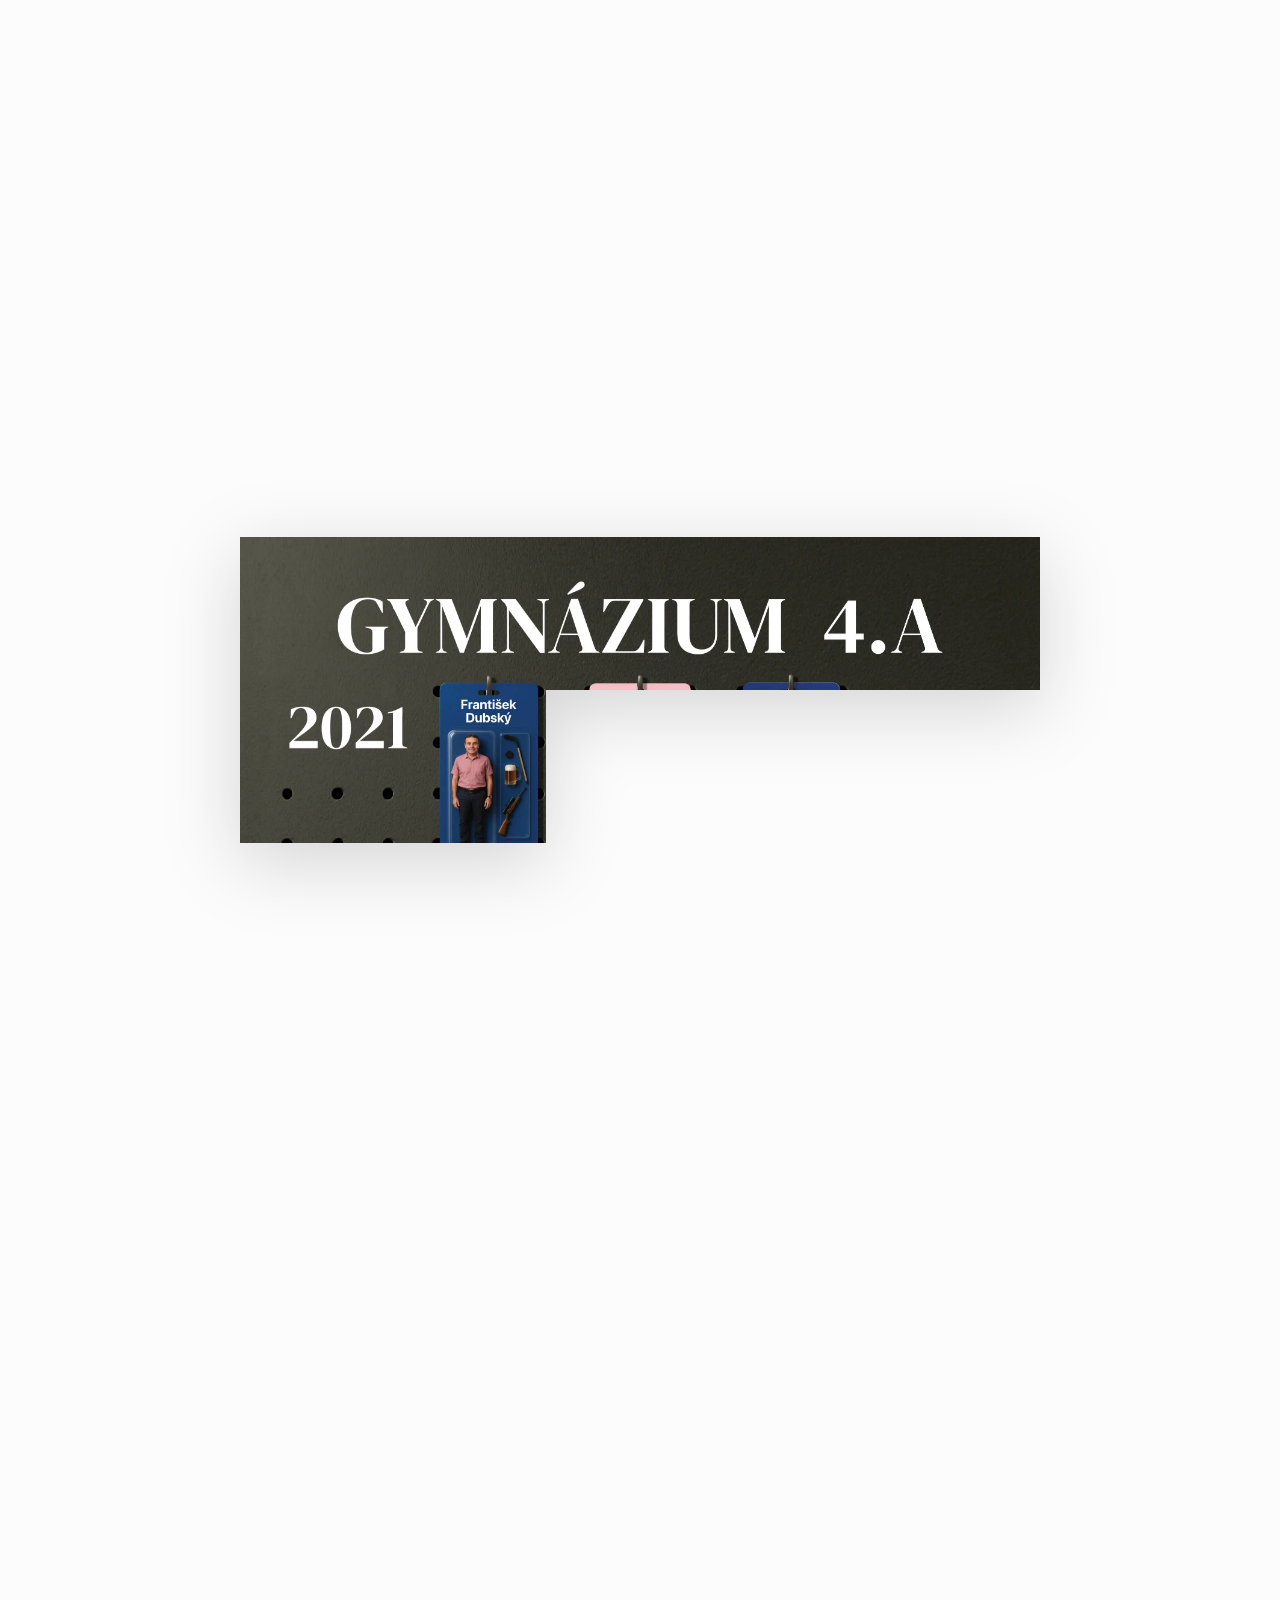
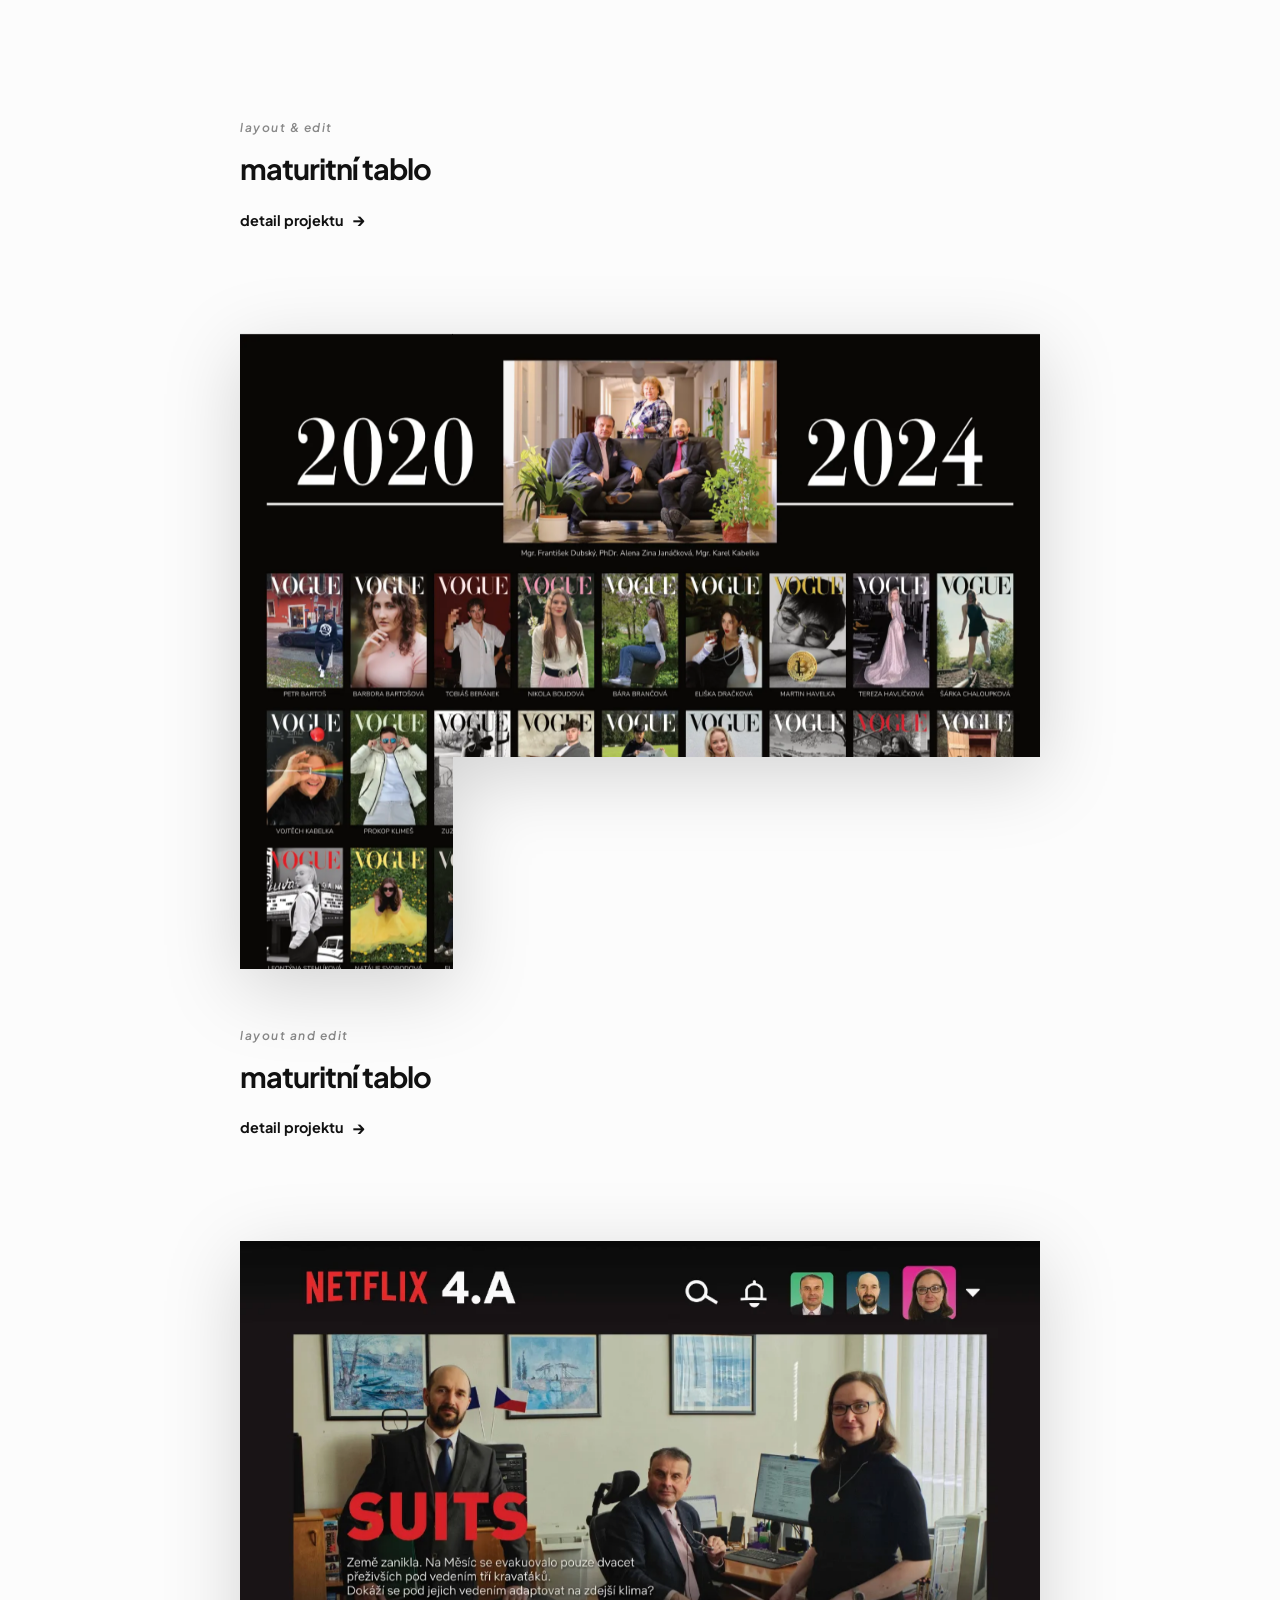
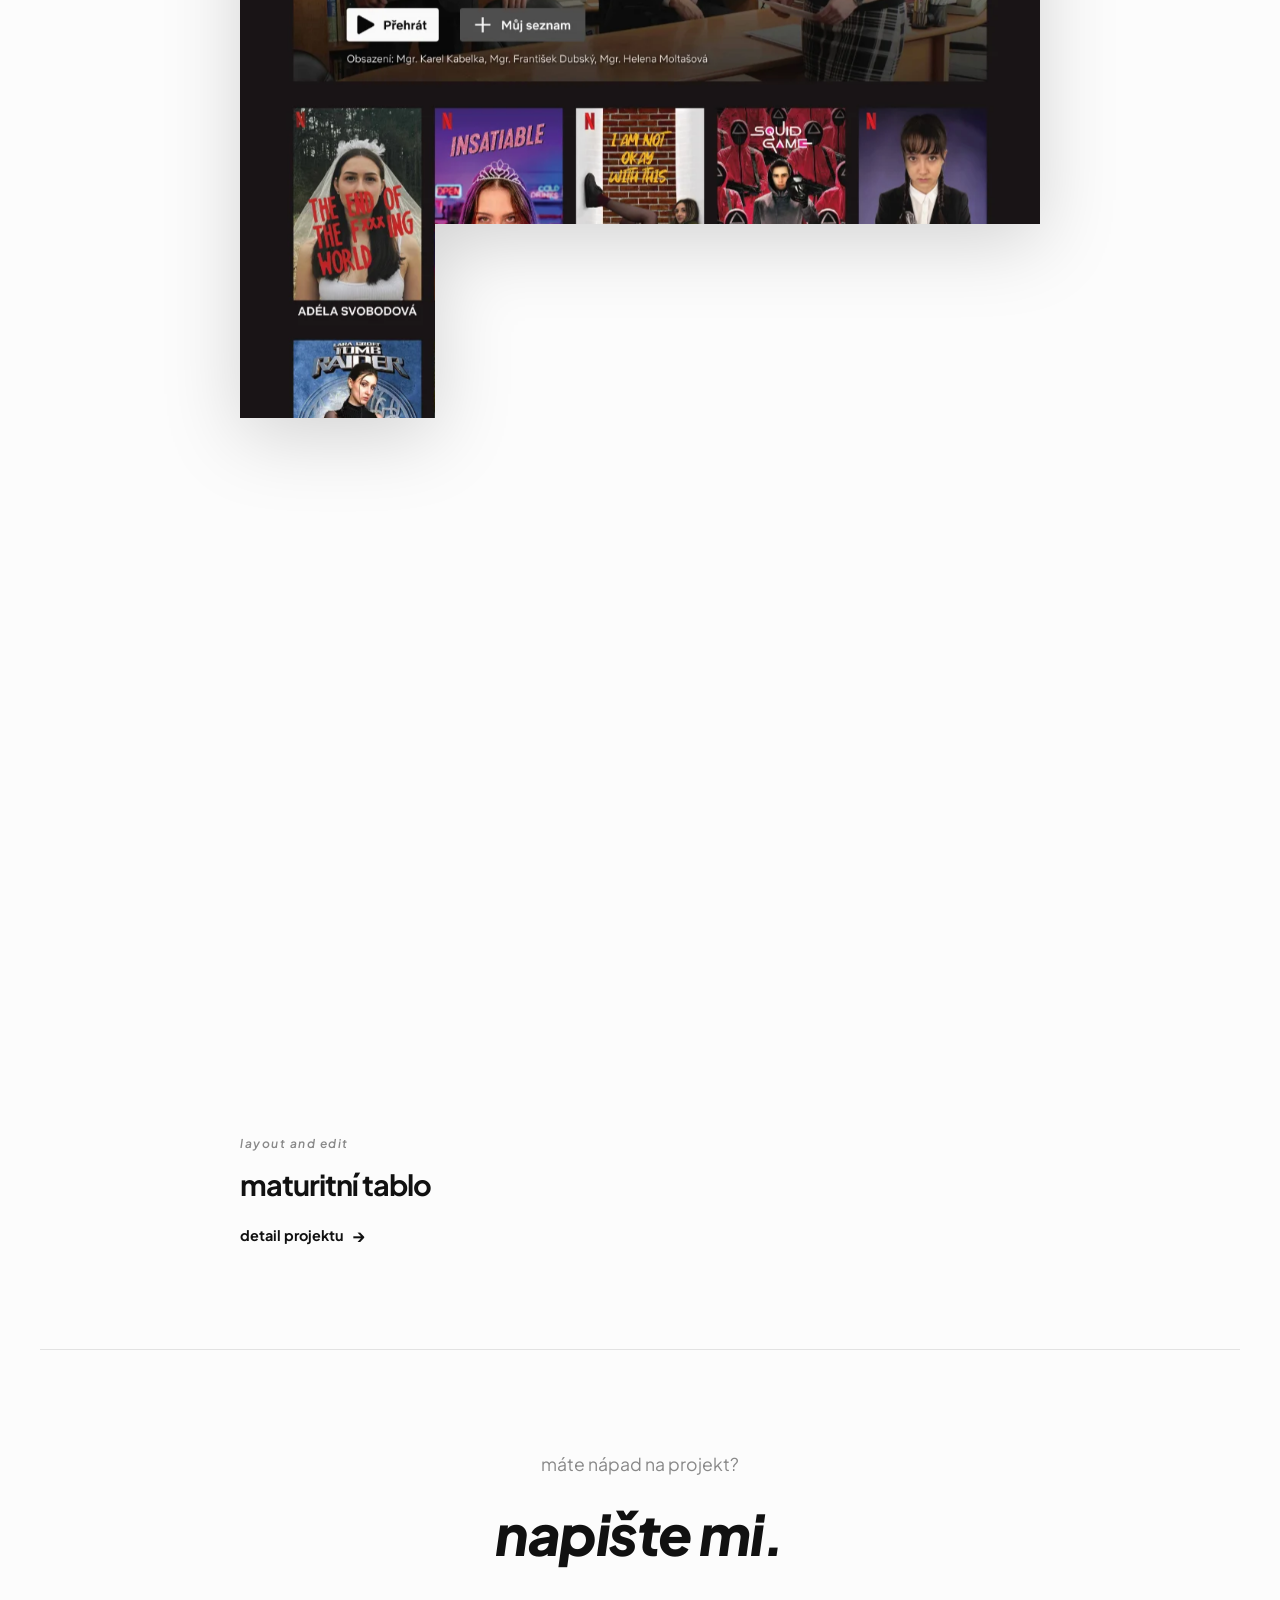
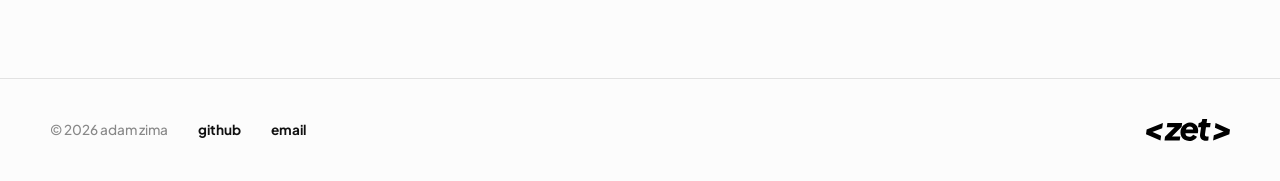
==== commit cf45d528: "Add files via upload" ====
--- a/index.html
+++ b/index.html
@@ -15,22 +15,22 @@
   <title>adam zima | digital & print design</title>
   <meta name="description" content="tvořím weby, tiskoviny a funkční grafiku. portfolio grafického designéra se zaměřením na digital a print.">
   <meta name="author" content="adam zima">
-  <link rel="canonical" href="https://adamzima.com/">
+  <link rel="canonical" href="https://adamzima.cz/">
   
   <meta property="og:type" content="website">
-  <meta property="og:url" content="https://adamzima.com/">
+  <meta property="og:url" content="https://adamzima.cz/">
   <meta property="og:title" content="adam zima | digital & print design">
   <meta property="og:description" content="tvořím weby, tiskoviny a funkční grafiku.">
-  <meta property="og:image" content="https://adamzima.com/assets/og-image.jpg">
+  <meta property="og:image" content="https://adamzima.cz/assets/og-image.jpg">
   
   <meta name="twitter:card" content="summary_large_image">
   <meta name="twitter:title" content="adam zima | digital & print design">
   <meta name="twitter:description" content="tvořím weby, tiskoviny a funkční grafiku.">
-  <meta name="twitter:image" content="https://adamzima.com/assets/og-image.jpg">
-
-  <link rel="icon" type="image/png" href="https://adamzima.com/assets/favicon.png" sizes="192x192">
-  <link rel="icon" type="image/png" href="https://adamzima.com/assets/favicon.png" sizes="32x32">
-  <link rel="apple-touch-icon" href="https://adamzima.com/assets/apple-icon.png">
+  <meta name="twitter:image" content="https://adamzima.cz/assets/og-image.jpg">
+
+  <link rel="icon" type="image/png" href="https://adamzima.cz/assets/favicon.png" sizes="192x192">
+  <link rel="icon" type="image/png" href="https://adamzima.cz/assets/favicon.png" sizes="32x32">
+  <link rel="apple-touch-icon" href="https://adamzima.cz/assets/apple-icon.png">
 
   <link rel="preconnect" href="https://fonts.googleapis.com">
   <link rel="preconnect" href="https://fonts.gstatic.com" crossorigin>
@@ -171,9 +171,9 @@
         <a href="mailto:adam@adamzima.com" class="footer-link">email</a>
       </div>
       <div class="footer-right">
-        <span class="footer-label">design by</span>
-        <a href="https://zetdesign.cz" target="_blank" class="zet-logo-link" aria-label="zet_design">
-          <img src="assets/zet.svg" alt="zet_design" class="zet-footer-icon">
+        <span class="footer-label"></span>
+        <a href="https://zet.studio" target="_blank" class="zet-logo-link" aria-label="zet.studio">
+          <img src="assets/zet.svg" alt="zet.studio" class="zet-footer-icon">
         </a>
       </div>
     </div>
--- a/style.css
+++ b/style.css
@@ -525,19 +525,38 @@
 
 .zet-logo-link { 
   display: flex; 
-  align-items: center; 
-  transition: opacity 0.3s ease; 
-  opacity: 1; 
-}
-
-.zet-logo-link:hover { 
-  opacity: 0.5; 
+  align-items: center;
+  position: relative;
+  opacity: 1;
+  cursor: pointer;
+}
+
+/* Přesná zelená varianta SVG přes masku */
+.zet-logo-link::after {
+  content: '';
+  position: absolute;
+  inset: 0;
+  background-color: #44F182;
+  -webkit-mask: url('assets/zet.svg') center / contain no-repeat;
+  mask: url('assets/zet.svg') center / contain no-repeat;
+  opacity: 0;
+  pointer-events: none;
+  transition: opacity 0.3s ease;
 }
 
 .zet-footer-icon { 
   height: 22px; 
   width: auto; 
-  display: block; 
+  display: block;
+  transition: opacity 0.3s ease;
+}
+
+.zet-logo-link:hover .zet-footer-icon {
+  opacity: 0;
+}
+
+.zet-logo-link:hover::after {
+  opacity: 1;
 }
 
 /* --- MODAL (OBECNÉ) --- */
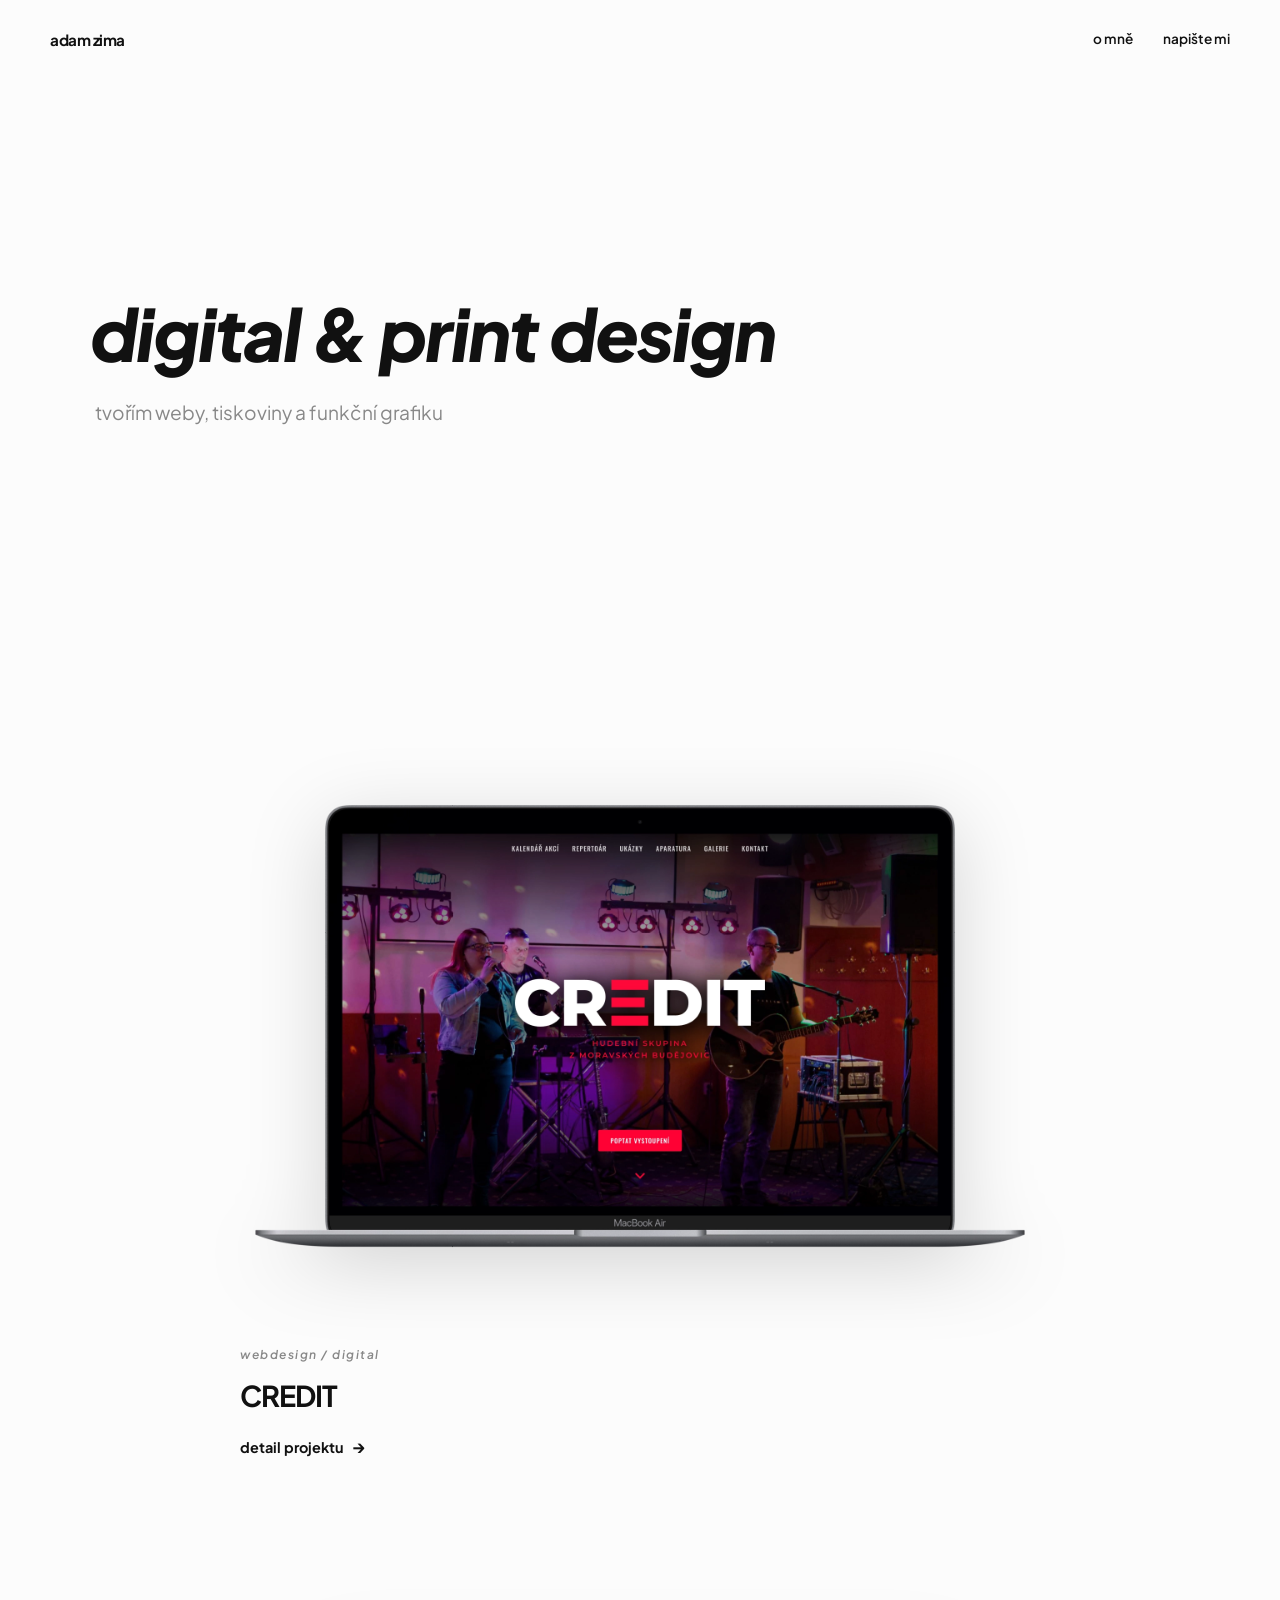
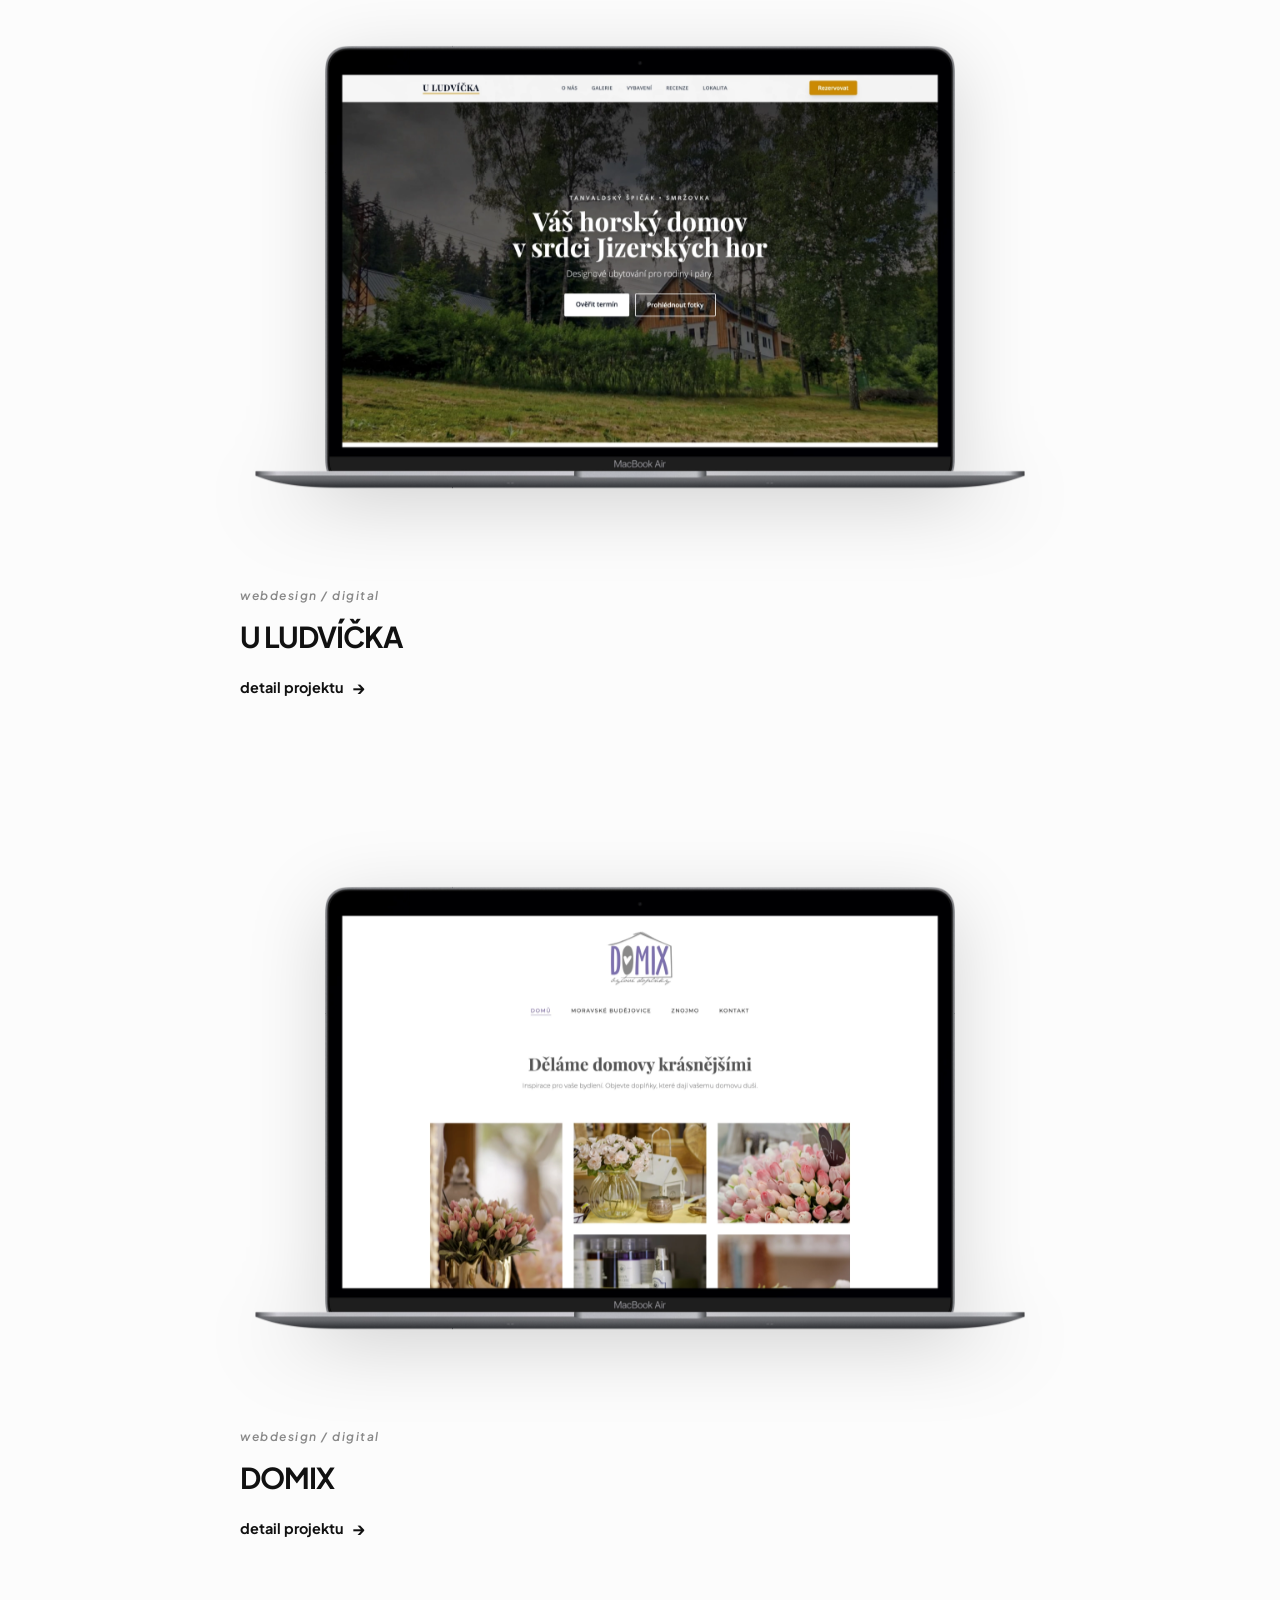
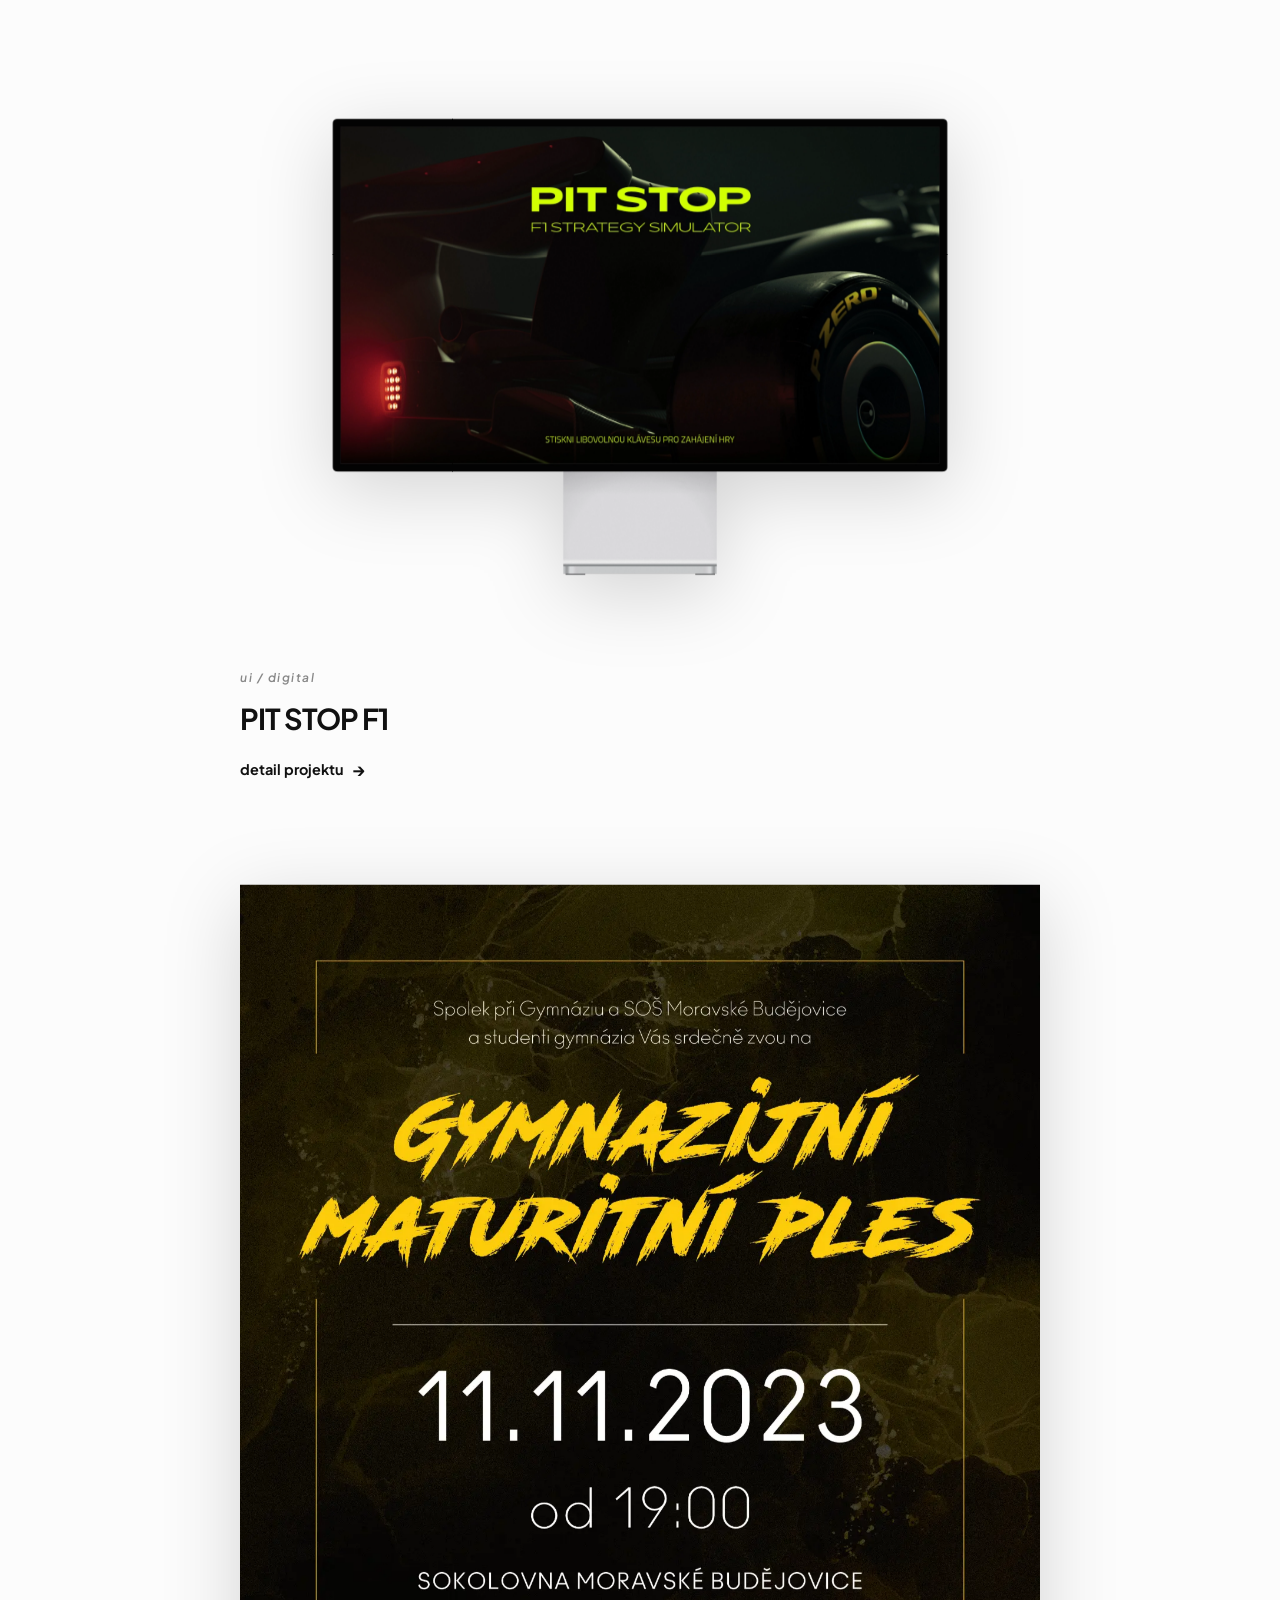
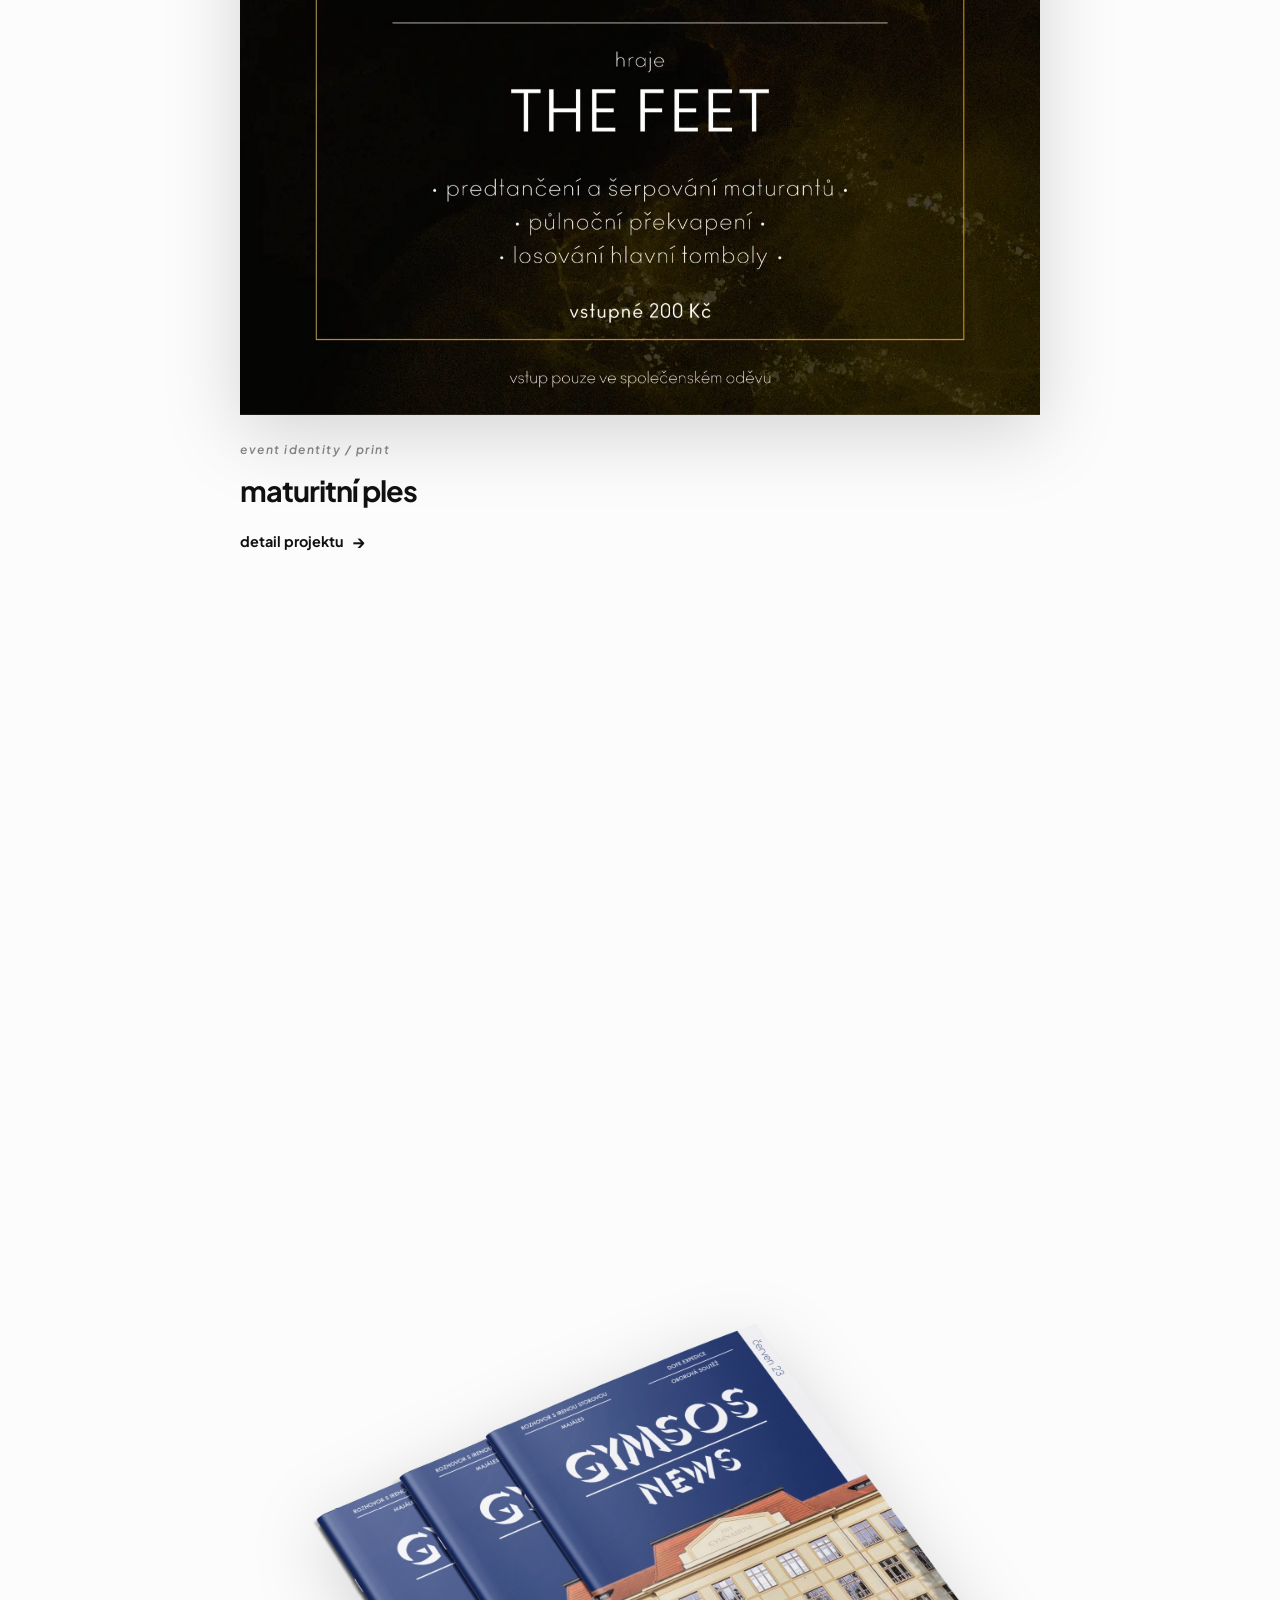
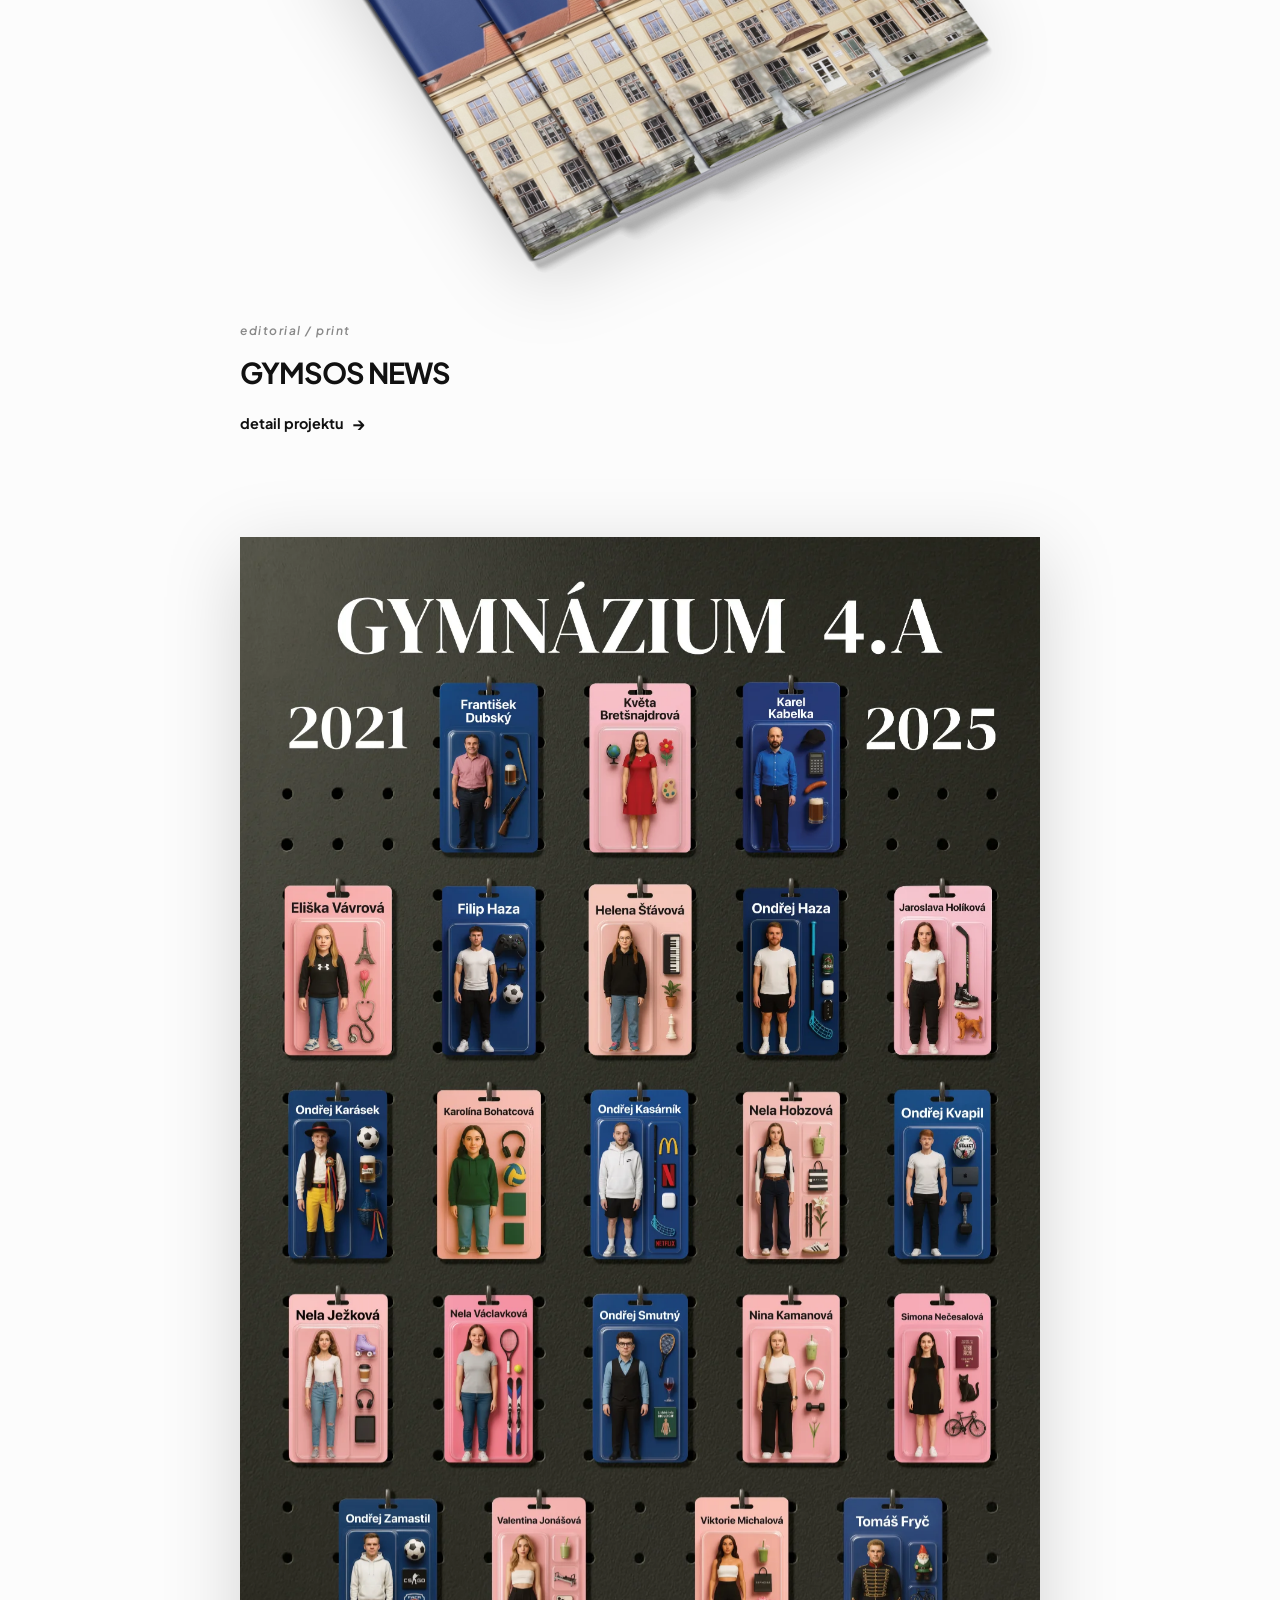
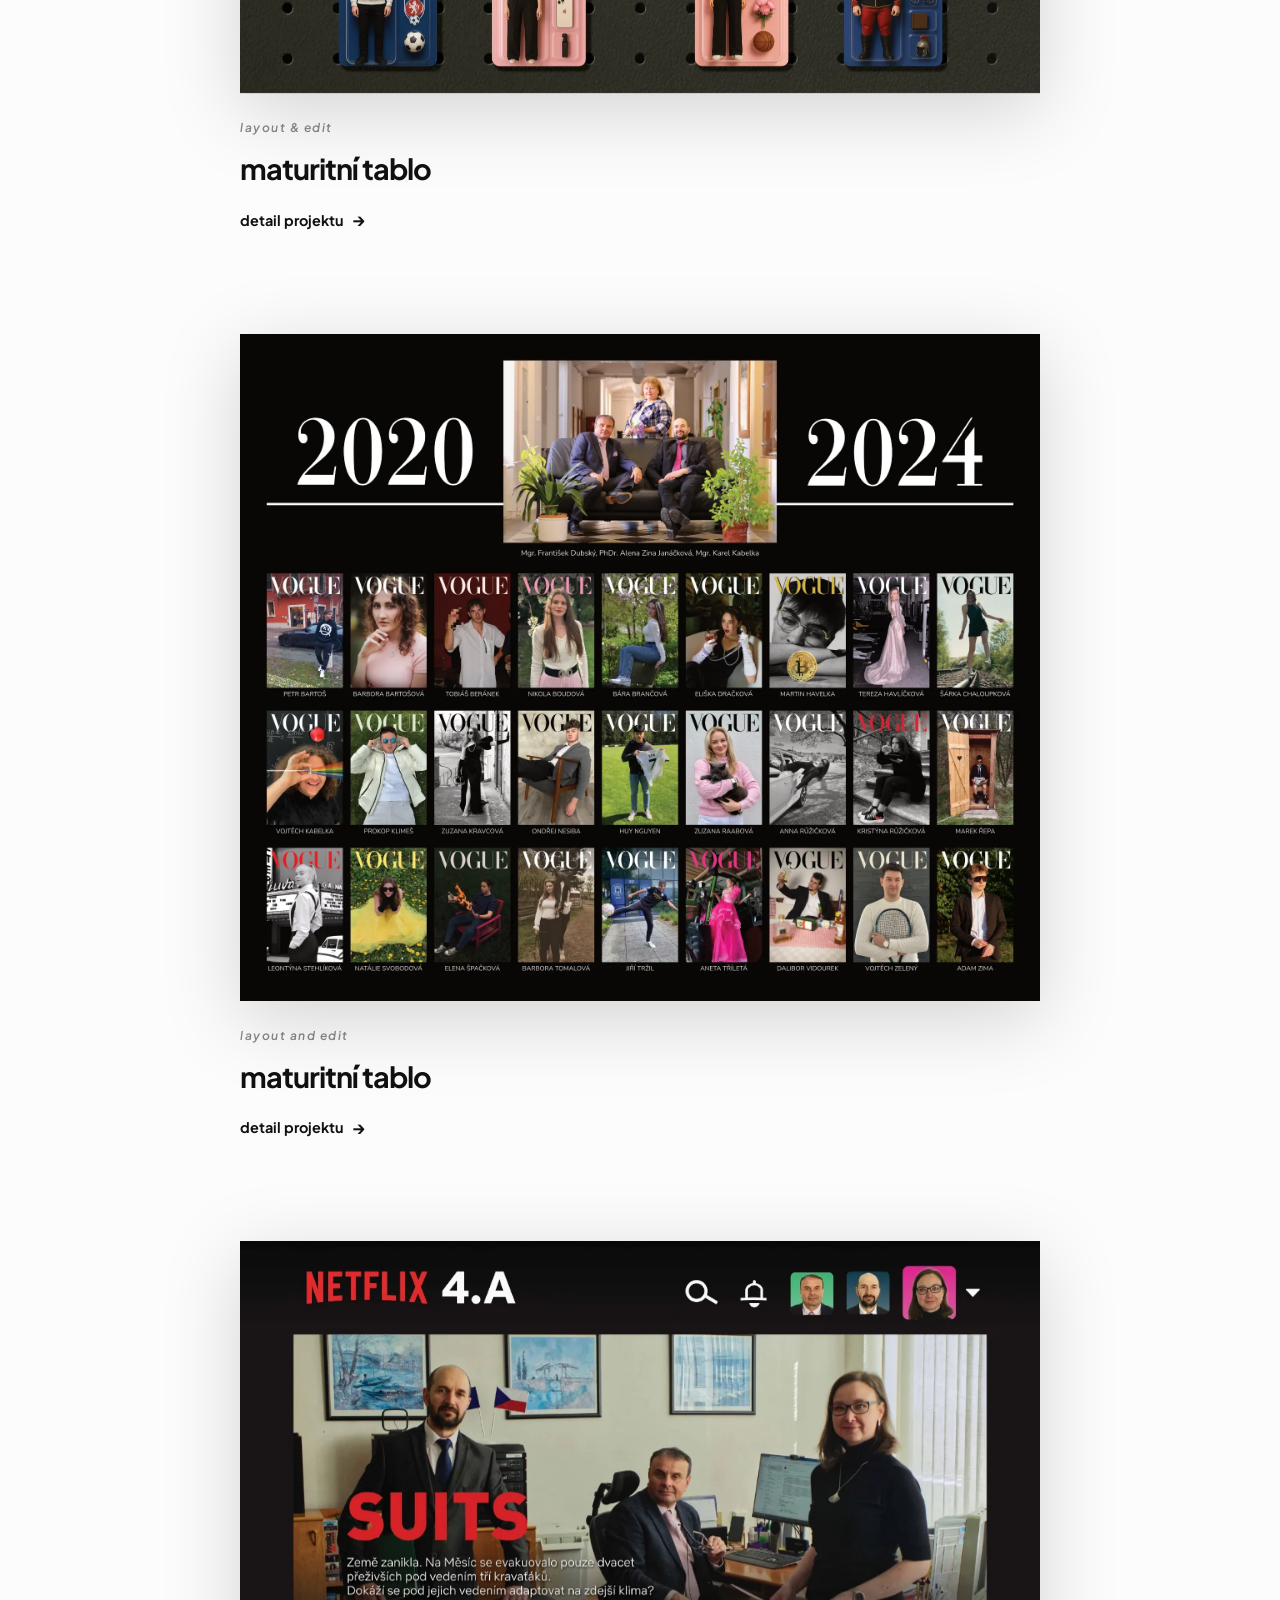
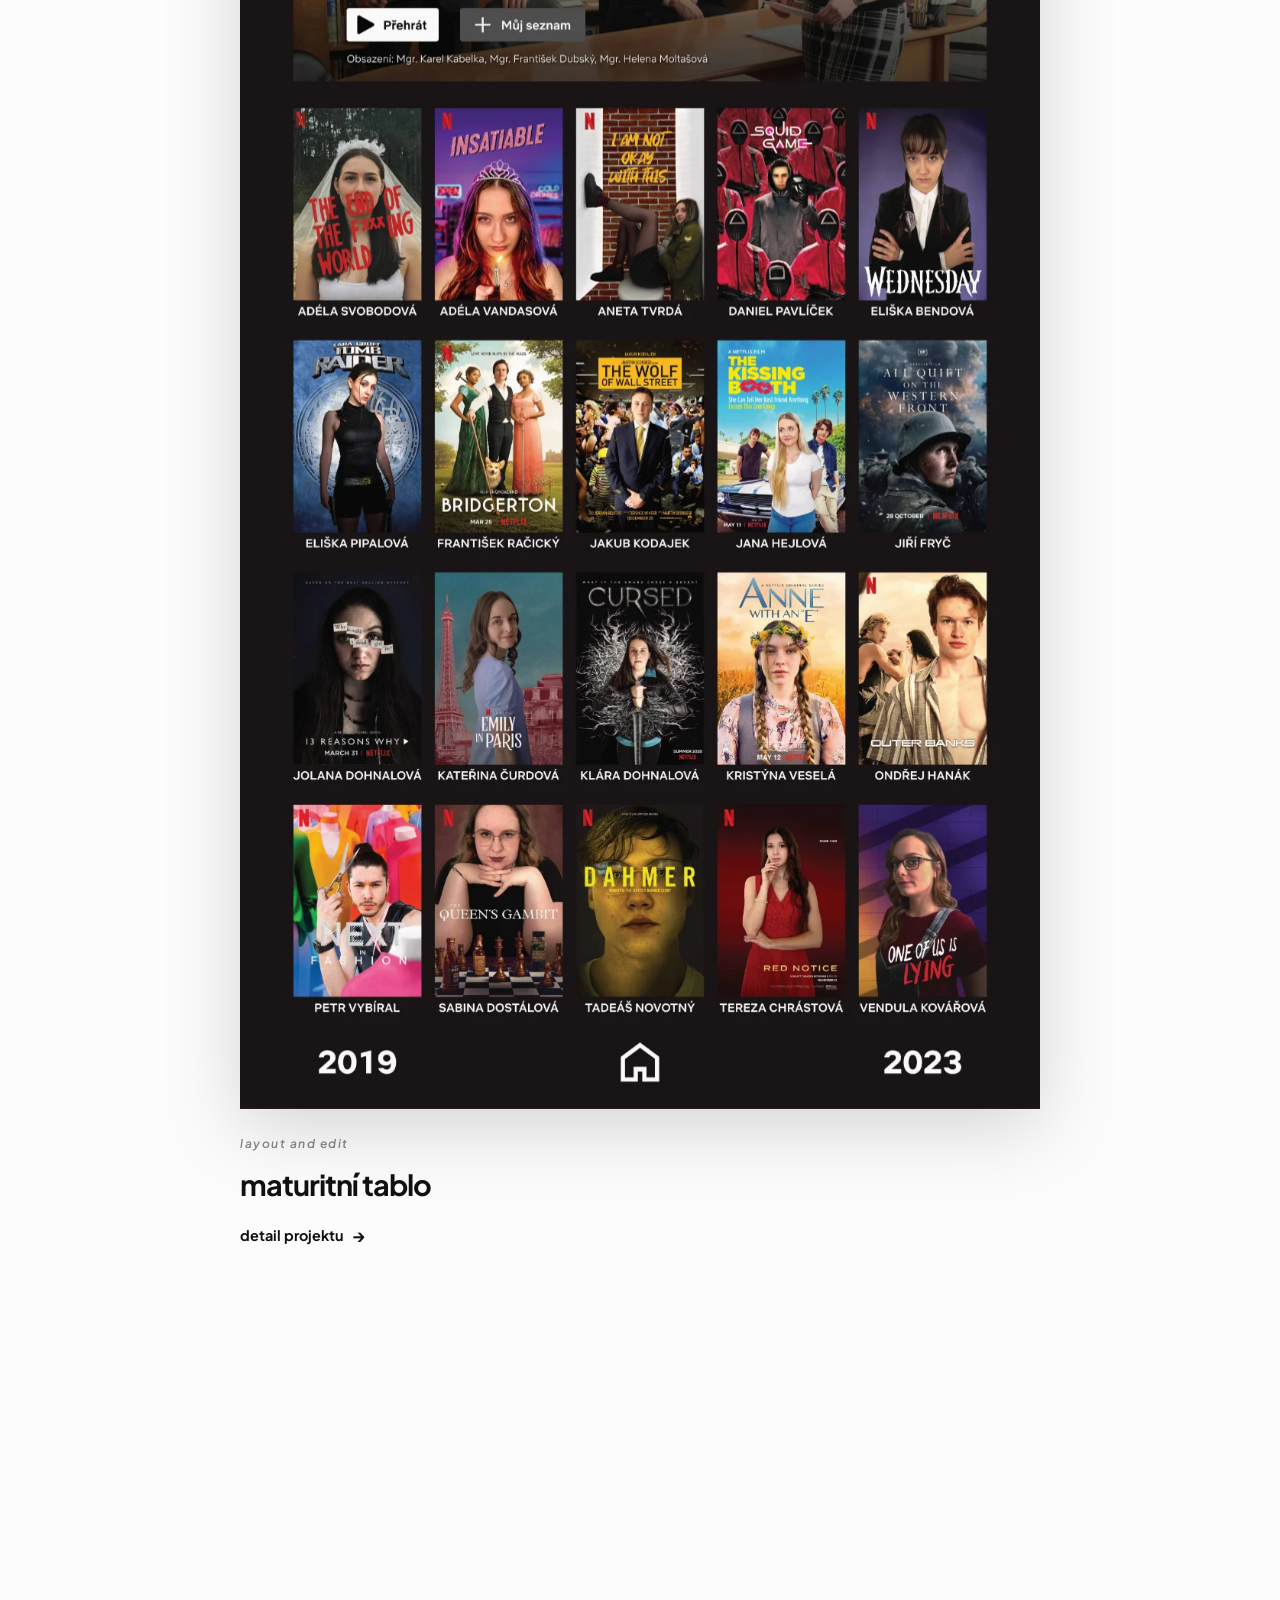
==== commit 8c846102: "Update index.html" ====
--- a/index.html
+++ b/index.html
@@ -171,7 +171,6 @@
         <a href="mailto:adam@adamzima.com" class="footer-link">email</a>
       </div>
       <div class="footer-right">
-        <span class="footer-label"></span>
         <a href="https://zet.studio" target="_blank" class="zet-logo-link" aria-label="zet.studio">
           <img src="assets/zet.svg" alt="zet.studio" class="zet-footer-icon">
         </a>
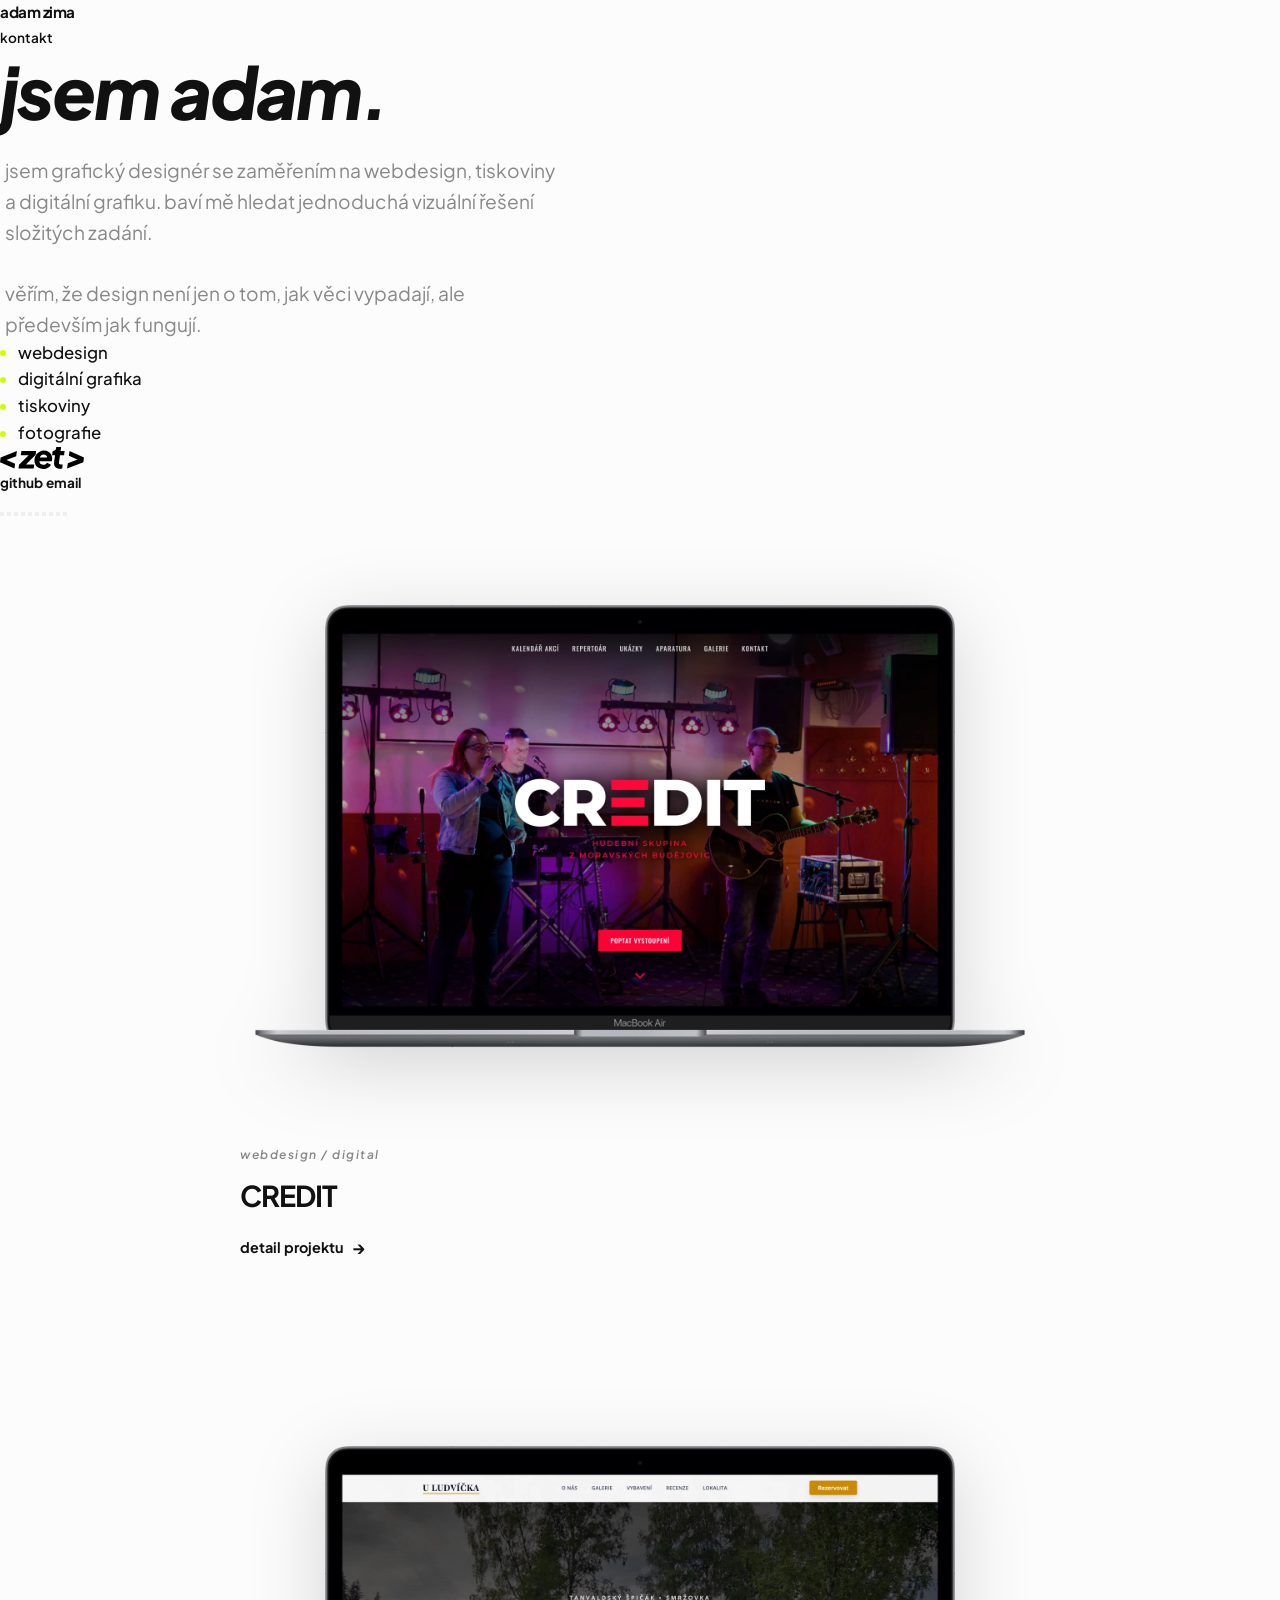
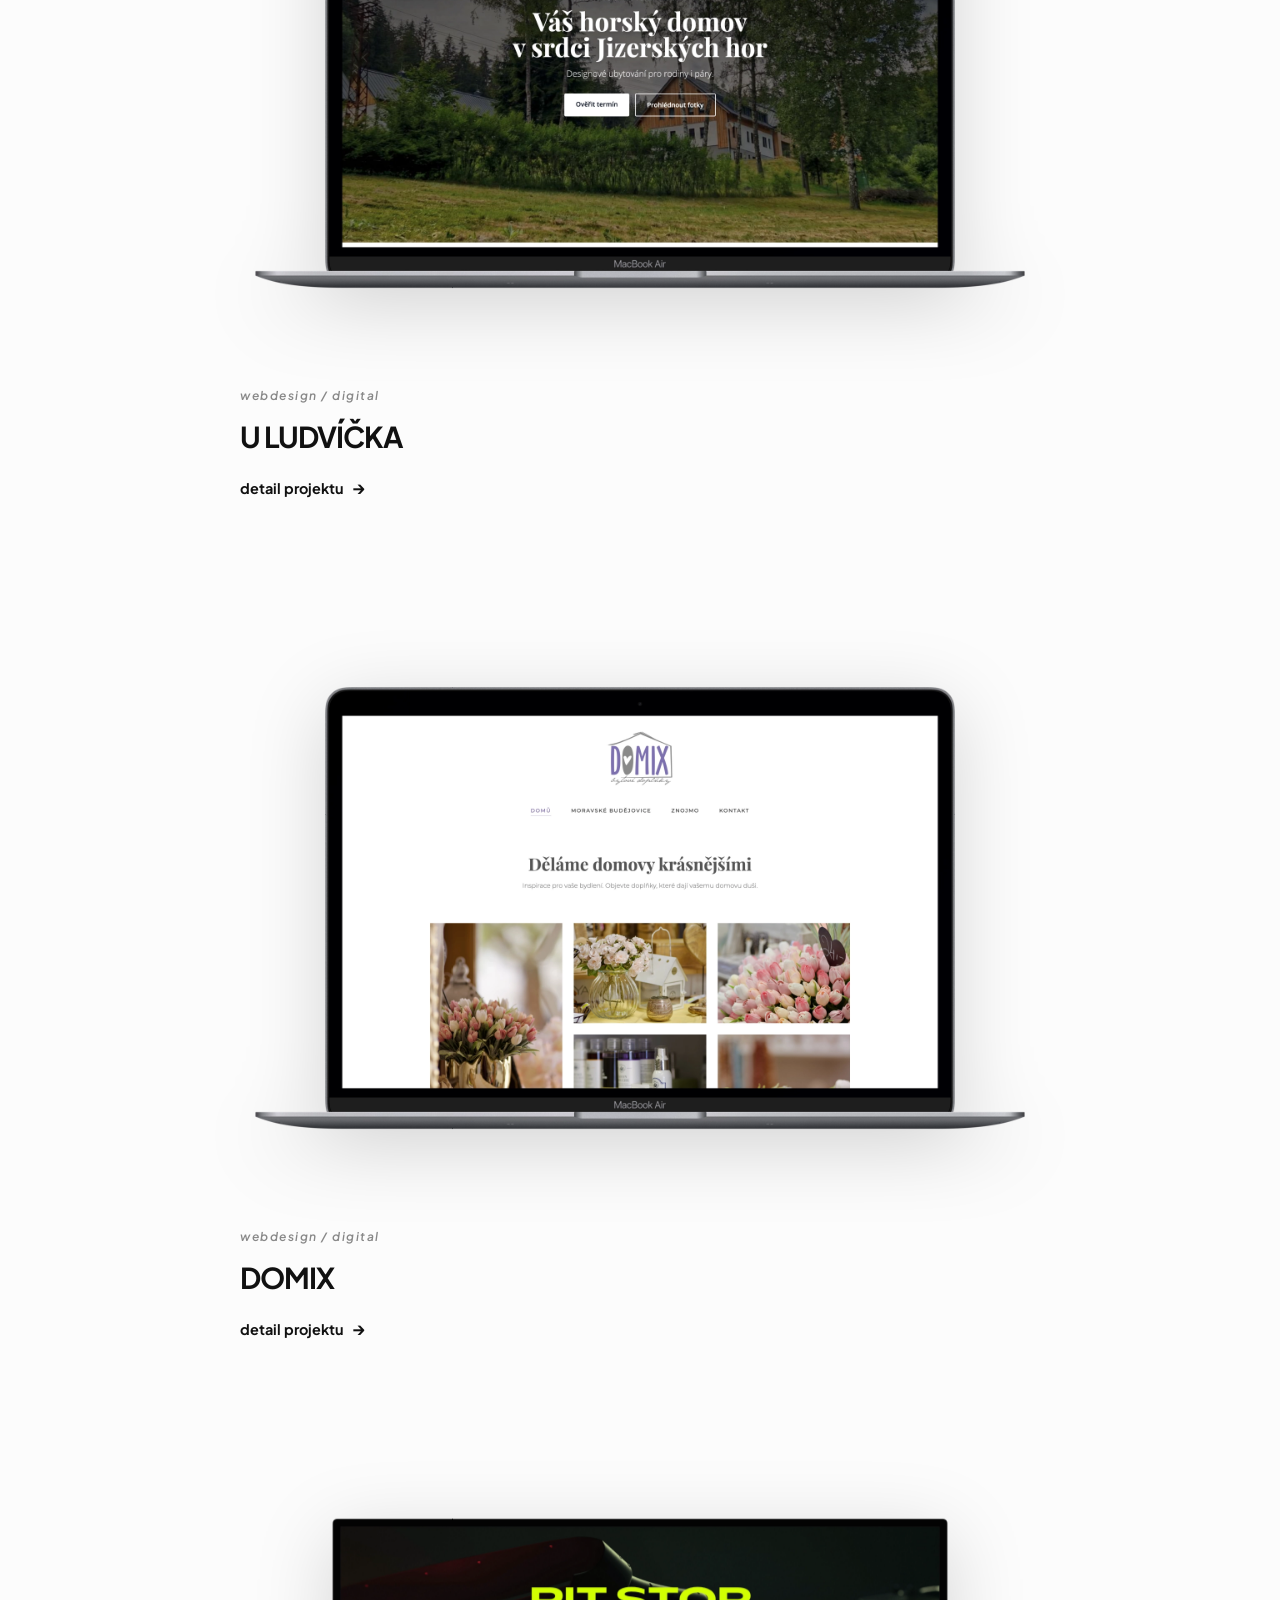
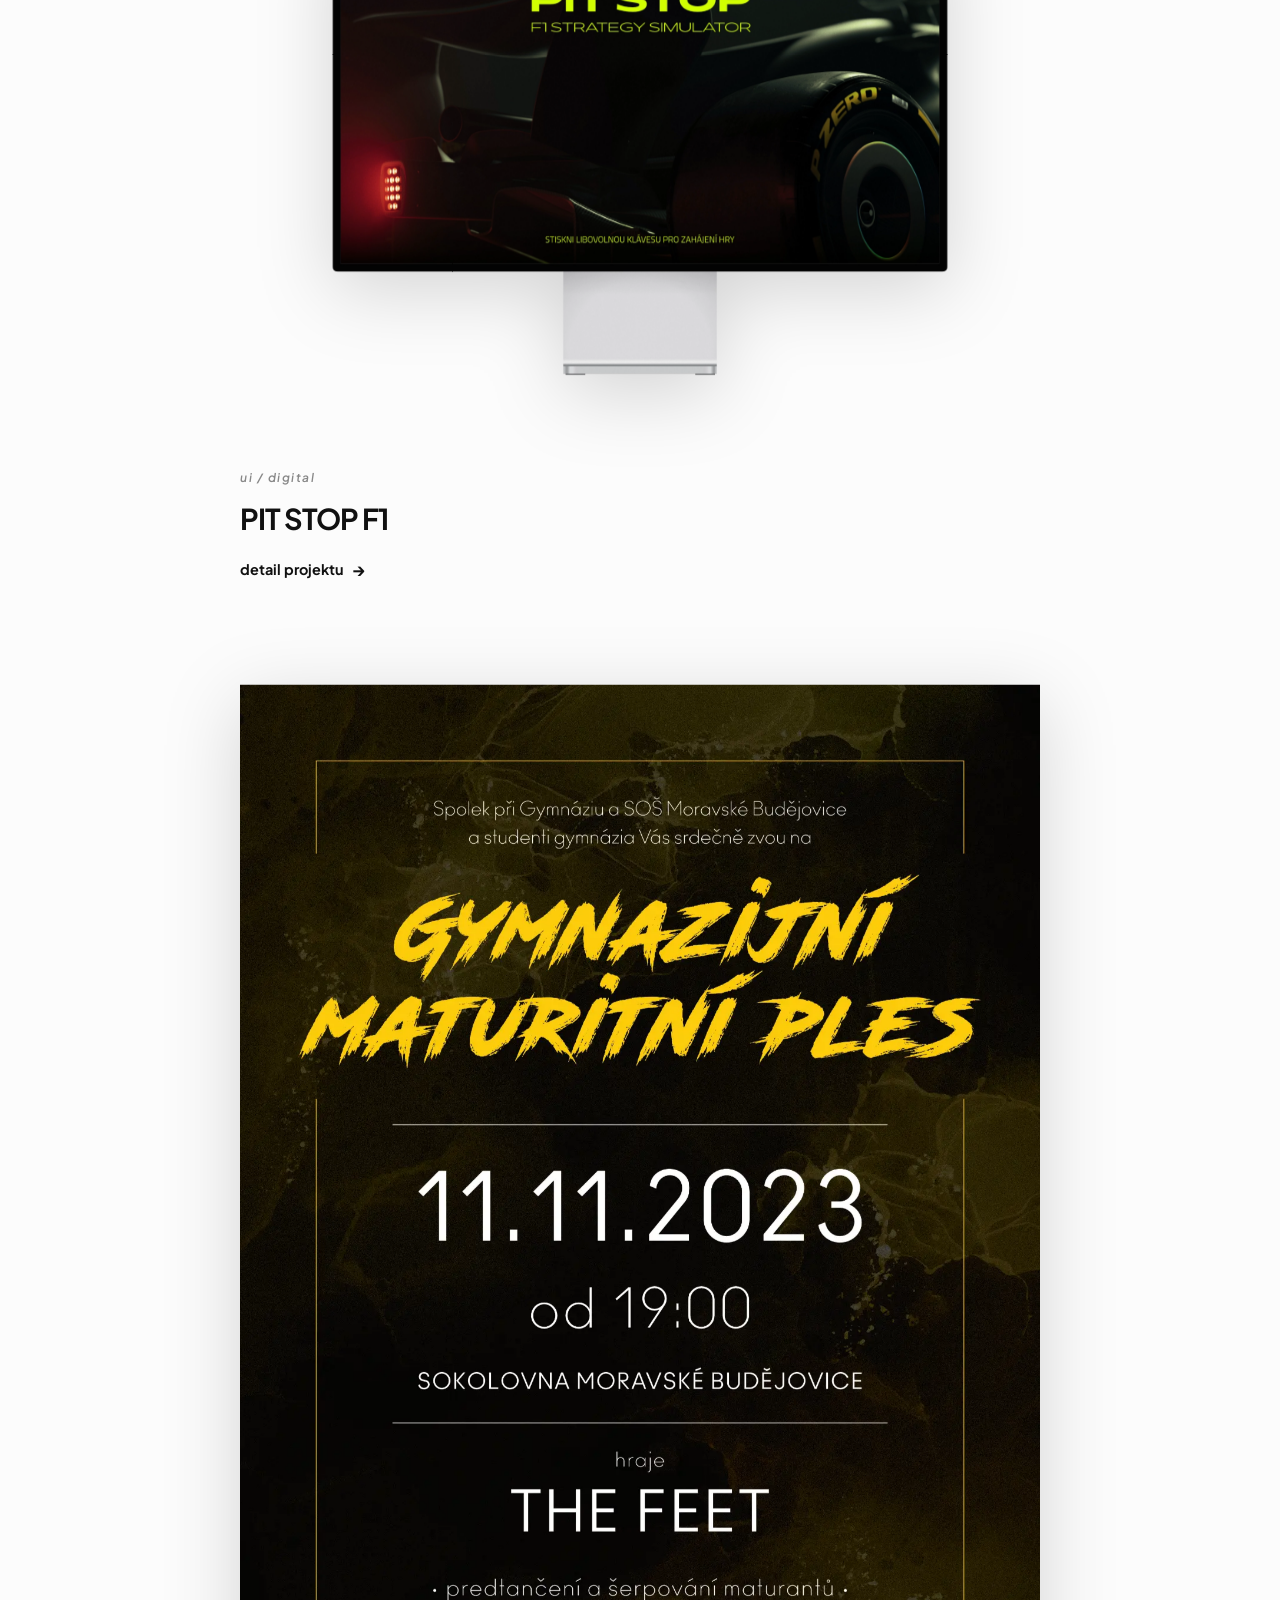
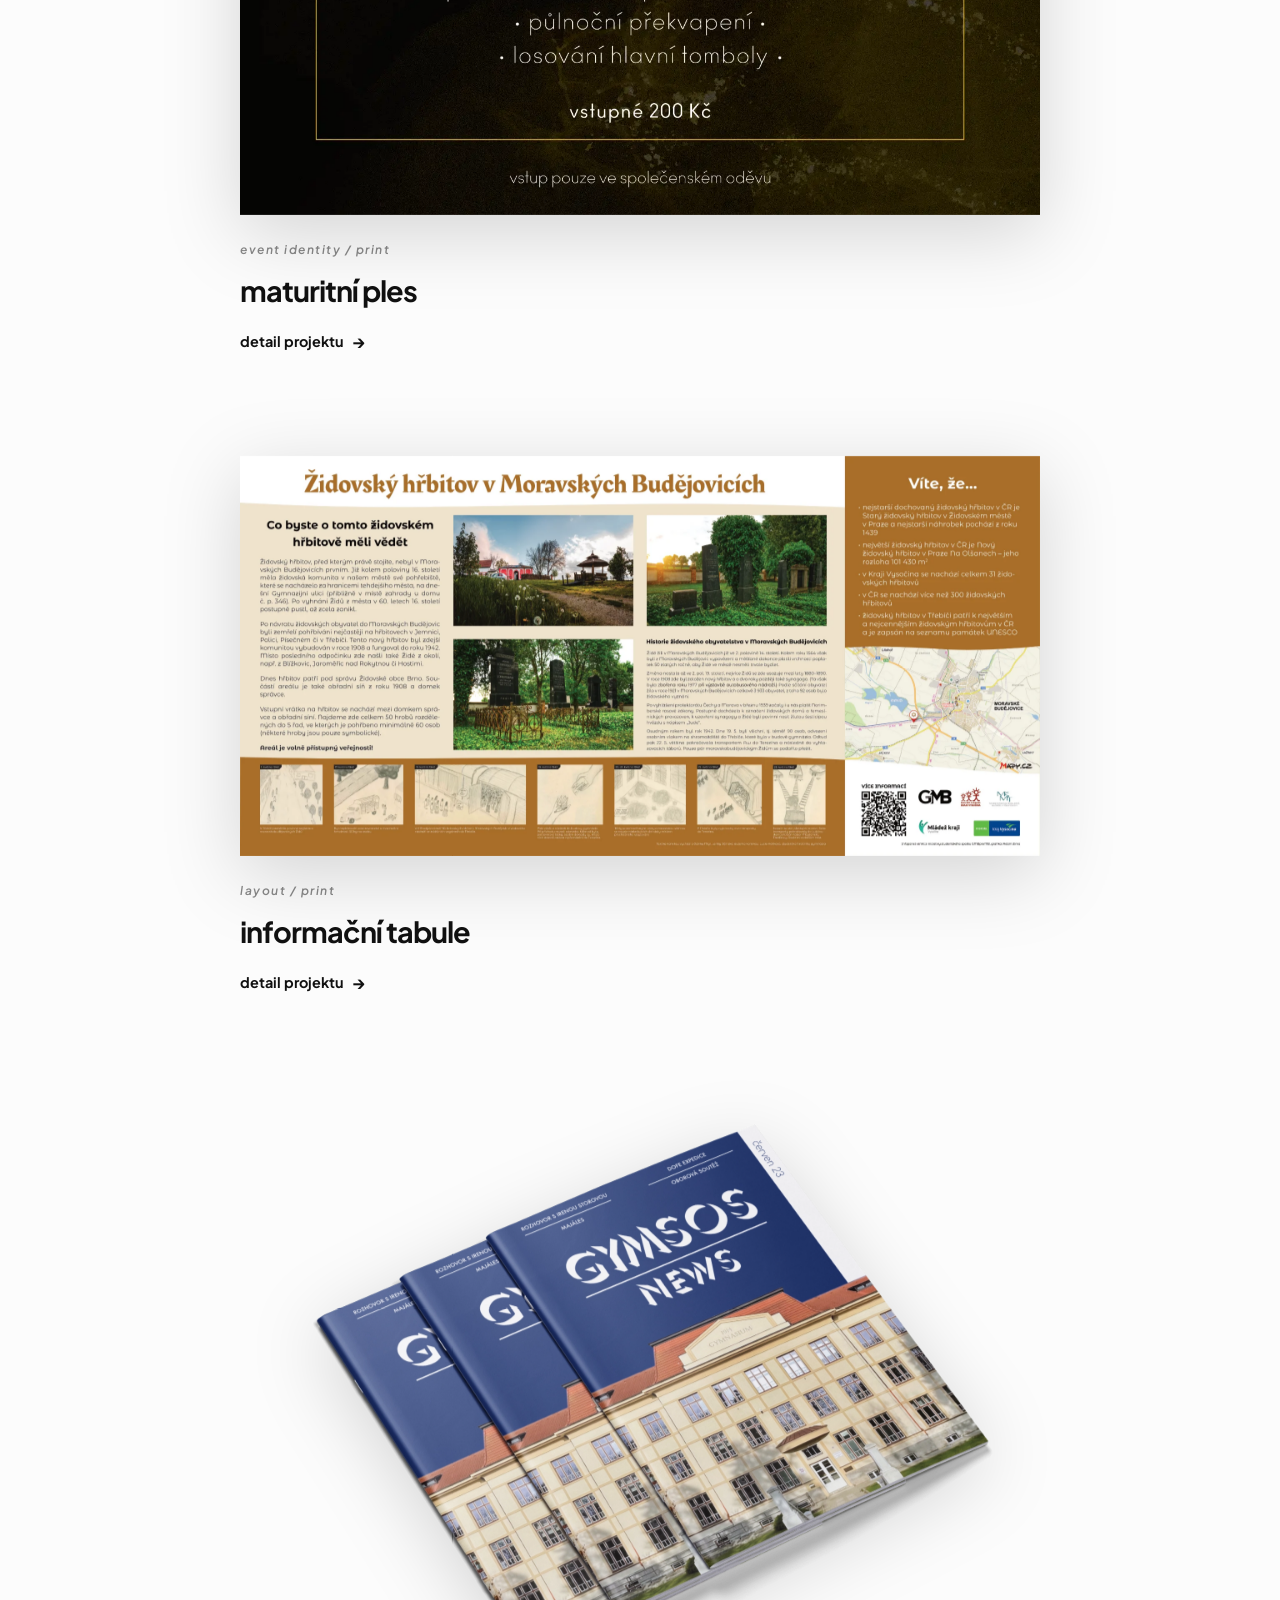
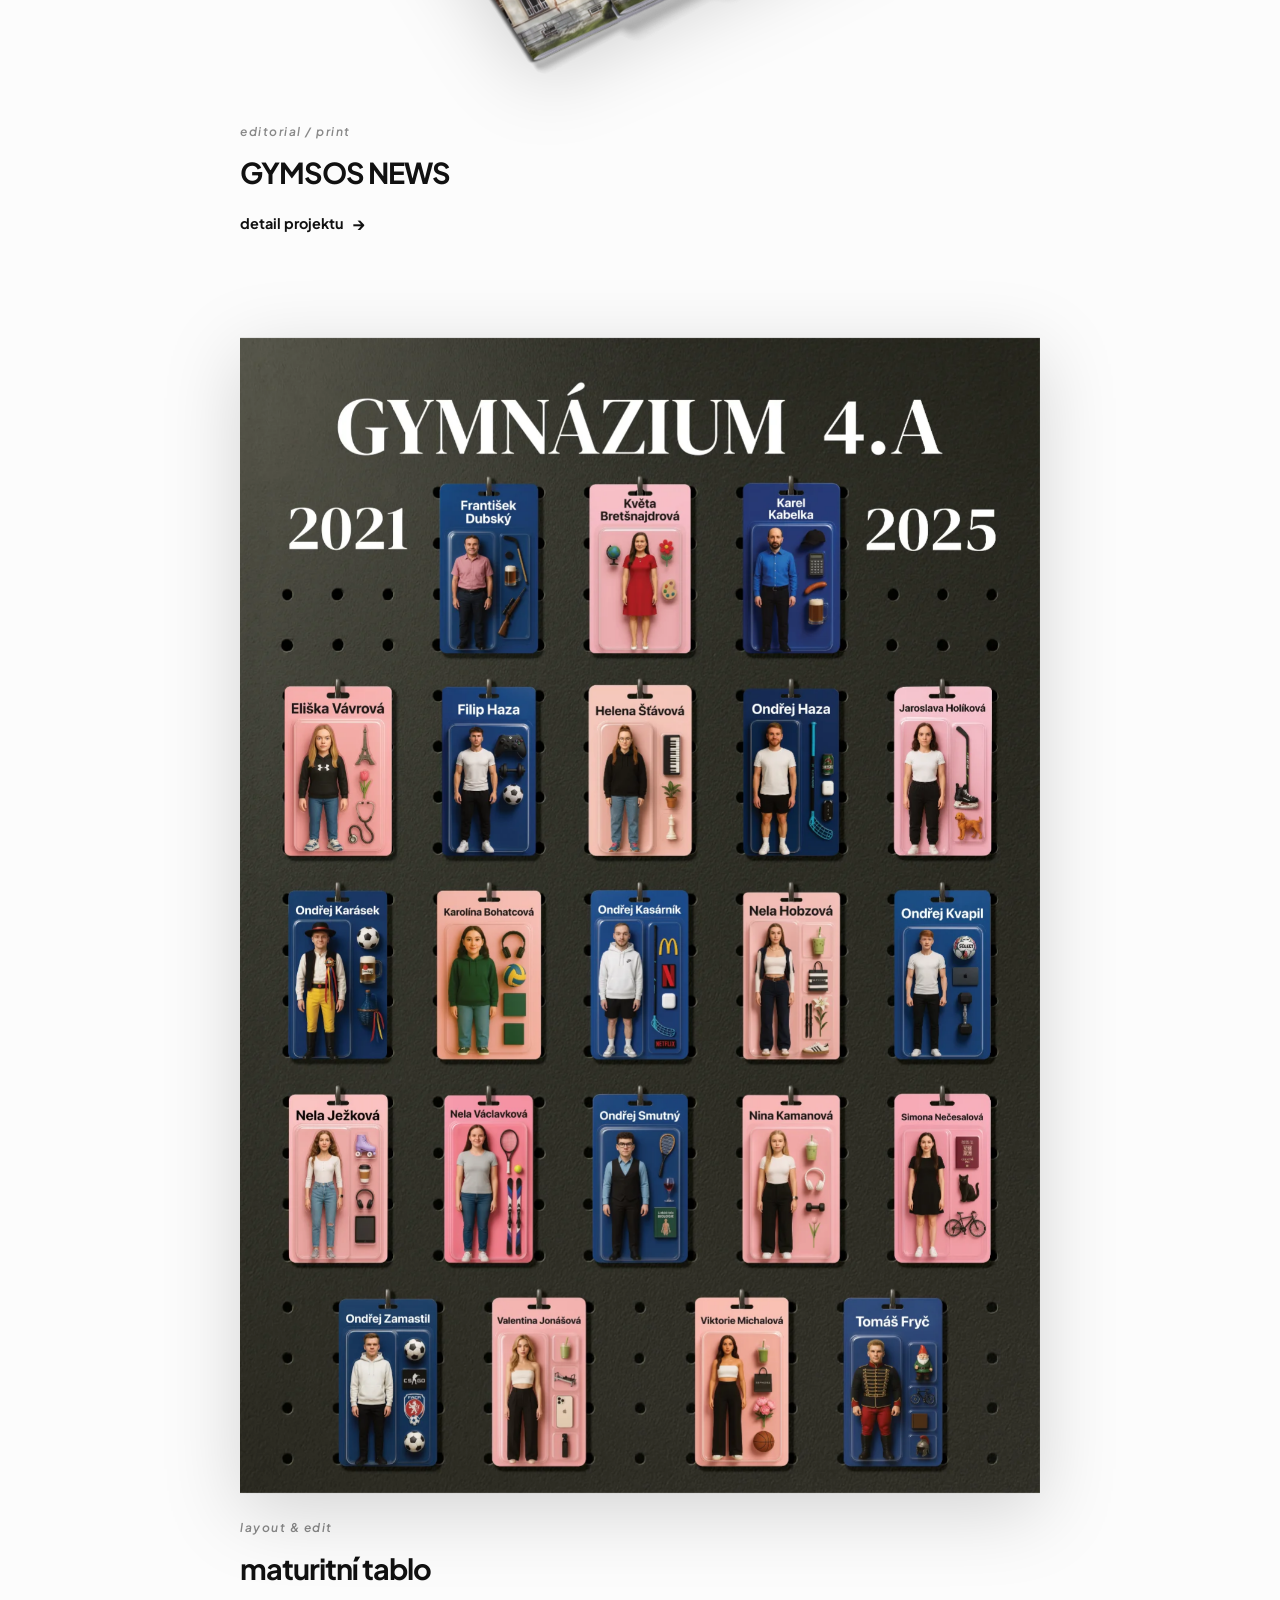
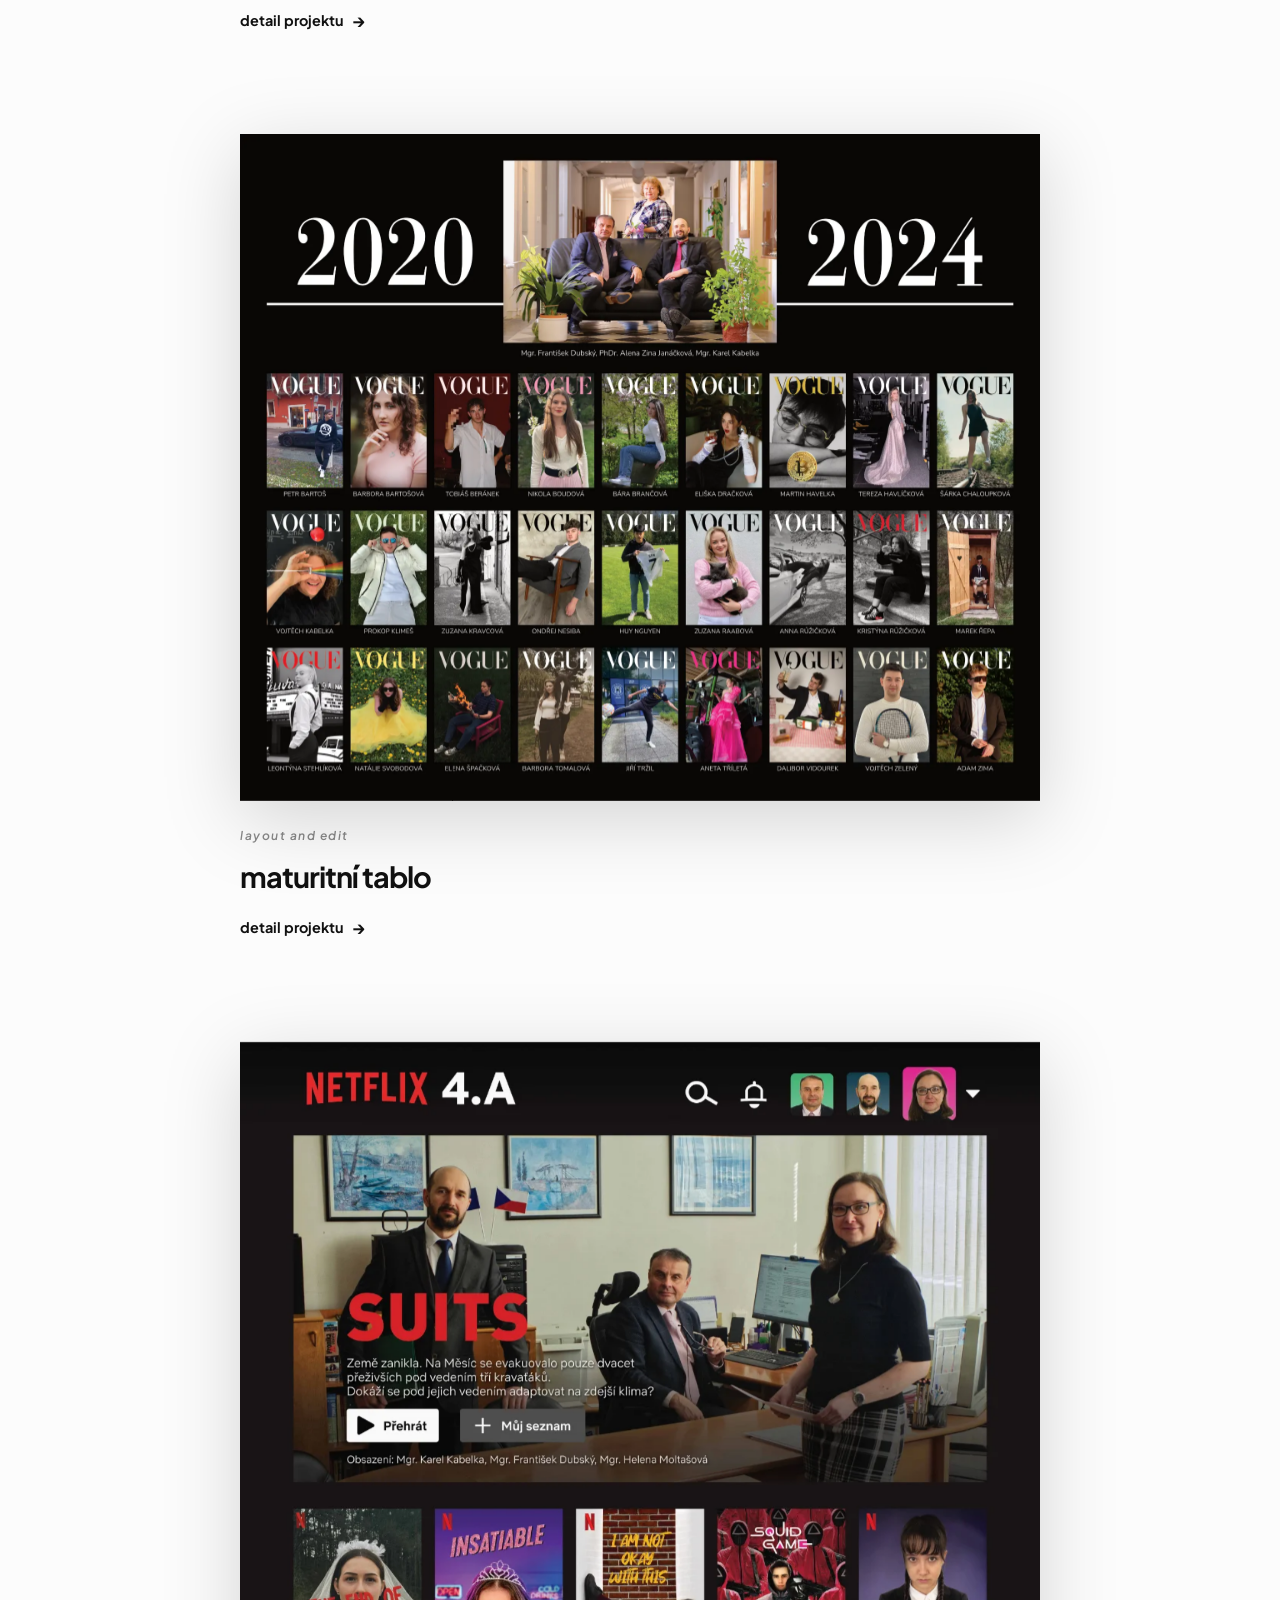
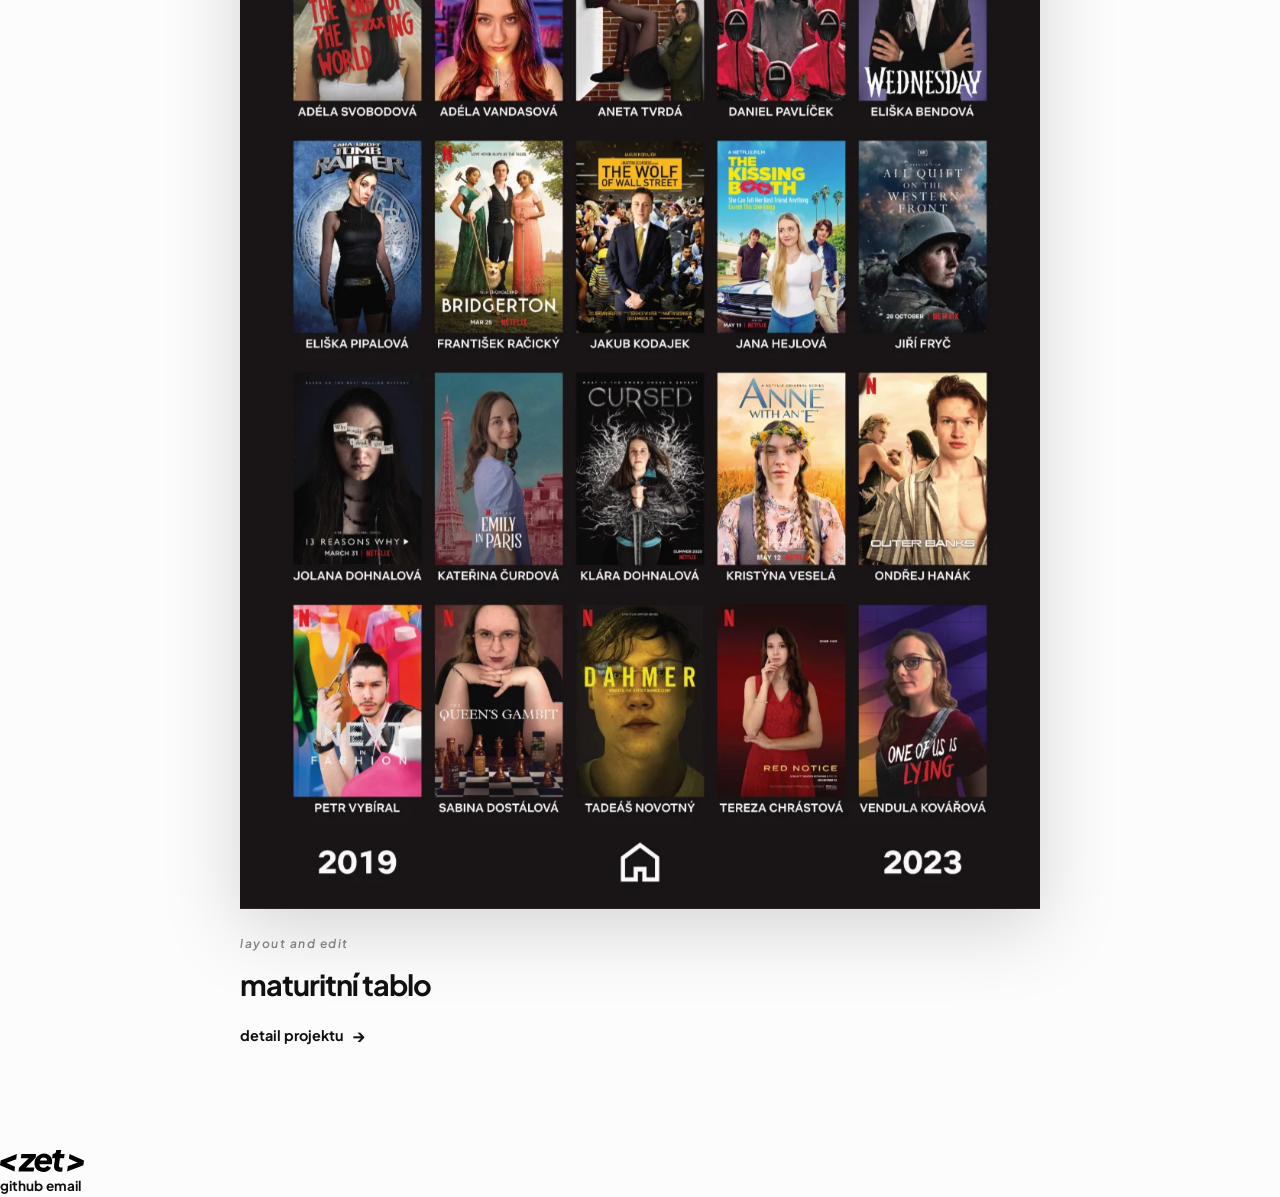
==== commit d0286075: "Refactor index.html for new domain and layout updates Updated canonical URLs, Open Graph, and Twitte" ====
--- a/index.html
+++ b/index.html
@@ -15,28 +15,28 @@
   <title>adam zima | digital & print design</title>
   <meta name="description" content="tvořím weby, tiskoviny a funkční grafiku. portfolio grafického designéra se zaměřením na digital a print.">
   <meta name="author" content="adam zima">
-  <link rel="canonical" href="https://adamzima.cz/">
+  <link rel="canonical" href="https://adamzima.com/">
   
   <meta property="og:type" content="website">
-  <meta property="og:url" content="https://adamzima.cz/">
+  <meta property="og:url" content="https://adamzima.com/">
   <meta property="og:title" content="adam zima | digital & print design">
   <meta property="og:description" content="tvořím weby, tiskoviny a funkční grafiku.">
-  <meta property="og:image" content="https://adamzima.cz/assets/og-image.jpg">
+  <meta property="og:image" content="https://adamzima.com/assets/og-image.jpg">
   
   <meta name="twitter:card" content="summary_large_image">
   <meta name="twitter:title" content="adam zima | digital & print design">
   <meta name="twitter:description" content="tvořím weby, tiskoviny a funkční grafiku.">
-  <meta name="twitter:image" content="https://adamzima.cz/assets/og-image.jpg">
-
-  <link rel="icon" type="image/png" href="https://adamzima.cz/assets/favicon.png" sizes="192x192">
-  <link rel="icon" type="image/png" href="https://adamzima.cz/assets/favicon.png" sizes="32x32">
-  <link rel="apple-touch-icon" href="https://adamzima.cz/assets/apple-icon.png">
+  <meta name="twitter:image" content="https://adamzima.com/assets/og-image.jpg">
+
+  <link rel="icon" type="image/png" href="https://adamzima.com/assets/favicon.png" sizes="192x192">
+  <link rel="icon" type="image/png" href="https://adamzima.com/assets/favicon.png" sizes="32x32">
+  <link rel="apple-touch-icon" href="https://adamzima.com/assets/apple-icon.png">
 
   <link rel="preconnect" href="https://fonts.googleapis.com">
   <link rel="preconnect" href="https://fonts.gstatic.com" crossorigin>
   <link href="https://fonts.googleapis.com/css2?family=Plus+Jakarta+Sans:ital,wght@0,300;0,400;0,500;0,600;0,700;0,800;1,400;1,500;1,600;1,700;1,800&display=swap" rel="stylesheet">
 
-  <link rel="stylesheet" href="style.css">
+  <link rel="stylesheet" href="style.css?v=20260628k">
 </head>
 
 <body>
@@ -51,158 +51,195 @@
     }
   </script>
 
-  <nav>
-    <div class="logo" onclick="window.scrollTo(0,0);">adam zima</div>
-    <div class="nav-links">
-      <a onclick="openAbout()" class="animated-link">o mně</a>
-      <a onclick="openContact()" class="animated-link">napište mi</a>
-    </div>
-  </nav>
-
-  <header>
-    <h1 class="hero-title" id="heroTitle">digital & print design</h1>
-    <p class="hero-desc">tvořím weby, tiskoviny a funkční grafiku</p>
-  </header>
-
-  <div class="projects-wrap" id="work">
-    
-    <div class="project-card reveal-up" onclick="openProject(0)">
-      <div class="card-img-wrap"><img src="assets/credit/credit.webp" class="project-img" loading="lazy" alt="CREDIT"></div>
-      <div class="card-body">
-        <span class="card-label">webdesign / digital</span>
-        <h2 class="card-title">CREDIT</h2>
-        <div class="liquid-btn">detail projektu</div>
-      </div>
-    </div>
-
-    <div class="project-card reveal-up" onclick="openProject(1)">
-      <div class="card-img-wrap"><img src="assets/uludvicka/uludvicka.webp" class="project-img" loading="lazy" alt="U Ludvíčka"></div>
-      <div class="card-body">
-        <span class="card-label">webdesign / digital</span>
-        <h2 class="card-title">U LUDVÍČKA</h2>
-        <div class="liquid-btn">detail projektu</div>
-      </div>
-    </div>
-
-    <div class="project-card reveal-up" onclick="openProject(2)">
-      <div class="card-img-wrap"><img src="assets/domix/domix.webp" class="project-img" loading="lazy" alt="DOMIX"></div>
-      <div class="card-body">
-        <span class="card-label">webdesign / digital</span>
-        <h2 class="card-title">DOMIX</h2>
-        <div class="liquid-btn">detail projektu</div>
-      </div>
-    </div>
-
-    <div class="project-card reveal-up" onclick="openProject(3)">
-      <div class="card-img-wrap"><img src="assets/pitstop/mac.webp" class="project-img" loading="lazy" alt="PIT STOP F1"></div>
-      <div class="card-body">
-        <span class="card-label">ui / digital</span>
-        <h2 class="card-title">PIT STOP F1</h2>
-        <div class="liquid-btn">detail projektu</div>
-      </div>
-    </div>
-
-    <div class="project-card reveal-up" onclick="openProject(4)">
-      <div class="card-img-wrap"><img src="assets/maturitni_ples/maturitni_ples.webp" class="project-img" loading="lazy" alt="Maturitní ples"></div>
-      <div class="card-body">
-        <span class="card-label">event identity / print</span>
-        <h2 class="card-title">maturitní ples</h2>
-        <div class="liquid-btn">detail projektu</div>
-      </div>
-    </div>
-
-    <div class="project-card reveal-up" onclick="openProject(5)">
-      <div class="card-img-wrap"><img src="assets/informacni_tabule/informacni_tabule.webp" class="project-img" loading="lazy" alt="Informační tabule"></div>
-      <div class="card-body">
-        <span class="card-label">layout / print</span>
-        <h2 class="card-title">informační tabule</h2>
-        <div class="liquid-btn">detail projektu</div>
-      </div>
-    </div>
-
-    <div class="project-card reveal-up" onclick="openProject(6)">
-      <div class="card-img-wrap"><img src="assets/gymsos_news/gymsos_news.webp" class="project-img" loading="lazy" alt="GYMSOS NEWS"></div>
-      <div class="card-body">
-        <span class="card-label">editorial / print</span>
-        <h2 class="card-title">GYMSOS NEWS</h2>
-        <div class="liquid-btn">detail projektu</div>
-      </div>
-    </div>
-
-    <div class="project-card reveal-up" onclick="openProject(7)">
-      <div class="card-img-wrap"><img src="assets/tablo_figurky/tablo_figurky.webp" class="project-img" loading="lazy" alt="Maturitní tablo"></div>
-      <div class="card-body">
-        <span class="card-label">layout & edit</span>
-        <h2 class="card-title">maturitní tablo</h2>
-        <div class="liquid-btn">detail projektu</div>
-      </div>
-    </div>
-
-    <div class="project-card reveal-up" onclick="openProject(8)">
-      <div class="card-img-wrap"><img src="assets/tablo_vogue/tablo_vogue.webp" class="project-img" loading="lazy" alt="Maturitní tablo Vogue"></div>
-      <div class="card-body">
-        <span class="card-label">layout and edit</span>
-        <h2 class="card-title">maturitní tablo</h2>
-        <div class="liquid-btn">detail projektu</div>
-      </div>
-    </div>
-
-    <div class="project-card reveal-up" onclick="openProject(9)">
-      <div class="card-img-wrap"><img src="assets/tablo_netflix/tablo_netflix.webp" class="project-img" loading="lazy" alt="Maturitní tablo Netflix"></div>
-      <div class="card-body">
-        <span class="card-label">layout and edit</span>
-        <h2 class="card-title">maturitní tablo</h2>
-        <div class="liquid-btn">detail projektu</div>
-      </div>
-    </div>
-
-  </div>
-
-  <section id="contact" class="contact-section reveal-up">
-    <p style="color:var(--text-muted); font-size: 1.1rem; margin-bottom: 0;">máte nápad na projekt?</p>
-    <a onclick="openContact()" class="contact-link-large">napište mi.</a>
-  </section>
-
-  <footer class="site-footer reveal-up">
-    <div class="footer-content">
-      <div class="footer-left">
-        <span class="footer-copy">© 2026 adam zima</span>
-        <a href="https://github.com/amizmada" class="footer-link" target="_blank">github</a>
-        <a href="mailto:adam@adamzima.com" class="footer-link">email</a>
-      </div>
-      <div class="footer-right">
+  <main class="home-layout">
+    <!-- FIXNÍ LEVÝ PANEL (MEDAILONEK) -->
+    <aside class="home-info-panel reveal-up">
+      <div class="panel-header">
+        <div class="logo" onclick="window.scrollTo({top: 0, behavior: 'smooth'});">adam zima</div>
+        <div class="panel-nav">
+          <a onclick="openContact()" class="animated-link">kontakt</a>
+        </div>
+      </div>
+
+      <div class="home-info-main">
+        <h1 class="hero-title">jsem adam.</h1>
+        <p class="hero-desc">
+          jsem grafický designér se zaměřením na webdesign, tiskoviny a digitální grafiku. baví mě hledat jednoduchá vizuální řešení složitých zadání.
+          <br><br>
+          věřím, že design není jen o tom, jak věci vypadají, ale především jak fungují.
+        </p>
+
+        <!-- ODRÁŽKY -->
+        <div class="home-services">
+          <span class="service-item">webdesign</span>
+          <span class="service-item">digitální grafika</span>
+          <span class="service-item">tiskoviny</span>
+          <span class="service-item">fotografie</span>
+        </div>
+      </div>
+
+      <!-- DESKTOP PATIČKA -->
+      <div class="home-info-footer desktop-footer">
+        <div class="home-footer-links">
+          <a href="https://zet.studio" target="_blank" class="zet-logo-link" aria-label="zet.studio">
+            <img src="assets/zet.svg" alt="zet.studio" class="zet-footer-icon">
+          </a>
+          <a href="https://github.com/amizmada" class="footer-link" target="_blank">github</a>
+          <a href="mailto:adam@adamzima.com" class="footer-link">email</a>
+        </div>
+      </div>
+    </aside>
+
+    <!-- SCROLLOVACÍ PRAVÝ PANEL -->
+    <section class="home-work-panel" aria-label="vybrané práce">
+      <div class="work-progress" aria-label="navigace projektů">
+        <button type="button" class="progress-dot active" aria-label="CREDIT" data-project-index="0"></button>
+        <button type="button" class="progress-dot" aria-label="U LUDVÍČKA" data-project-index="1"></button>
+        <button type="button" class="progress-dot" aria-label="DOMIX" data-project-index="2"></button>
+        <button type="button" class="progress-dot" aria-label="PIT STOP F1" data-project-index="3"></button>
+        <button type="button" class="progress-dot" aria-label="maturitní ples" data-project-index="4"></button>
+        <button type="button" class="progress-dot" aria-label="informační tabule" data-project-index="5"></button>
+        <button type="button" class="progress-dot" aria-label="GYMSOS NEWS" data-project-index="6"></button>
+        <button type="button" class="progress-dot" aria-label="maturitní tablo" data-project-index="7"></button>
+        <button type="button" class="progress-dot" aria-label="maturitní tablo Vogue" data-project-index="8"></button>
+        <button type="button" class="progress-dot" aria-label="maturitní tablo Netflix" data-project-index="9"></button>
+      </div>
+
+      <div class="projects-wrap" id="work">
+        <div class="project-card reveal-up" onclick="openProject(0)">
+          <div class="card-img-wrap"><img src="assets/credit/credit.webp" class="project-img" loading="lazy" alt="CREDIT"></div>
+          <div class="card-body">
+            <span class="card-label">webdesign / digital</span>
+            <h2 class="card-title">CREDIT</h2>
+            <div class="liquid-btn">detail projektu</div>
+          </div>
+        </div>
+
+        <div class="project-card reveal-up" onclick="openProject(1)">
+          <div class="card-img-wrap"><img src="assets/uludvicka/uludvicka.webp" class="project-img" loading="lazy" alt="U Ludvíčka"></div>
+          <div class="card-body">
+            <span class="card-label">webdesign / digital</span>
+            <h2 class="card-title">U LUDVÍČKA</h2>
+            <div class="liquid-btn">detail projektu</div>
+          </div>
+        </div>
+
+        <div class="project-card reveal-up" onclick="openProject(2)">
+          <div class="card-img-wrap"><img src="assets/domix/domix.webp" class="project-img" loading="lazy" alt="DOMIX"></div>
+          <div class="card-body">
+            <span class="card-label">webdesign / digital</span>
+            <h2 class="card-title">DOMIX</h2>
+            <div class="liquid-btn">detail projektu</div>
+          </div>
+        </div>
+
+        <div class="project-card reveal-up" onclick="openProject(3)">
+          <div class="card-img-wrap"><img src="assets/pitstop/mac.webp" class="project-img" loading="lazy" alt="PIT STOP F1"></div>
+          <div class="card-body">
+            <span class="card-label">ui / digital</span>
+            <h2 class="card-title">PIT STOP F1</h2>
+            <div class="liquid-btn">detail projektu</div>
+          </div>
+        </div>
+
+        <div class="project-card reveal-up" onclick="openProject(4)">
+          <div class="card-img-wrap"><img src="assets/maturitni_ples/maturitni_ples.webp" class="project-img" loading="lazy" alt="Maturitní ples"></div>
+          <div class="card-body">
+            <span class="card-label">event identity / print</span>
+            <h2 class="card-title">maturitní ples</h2>
+            <div class="liquid-btn">detail projektu</div>
+          </div>
+        </div>
+
+        <div class="project-card reveal-up" onclick="openProject(5)">
+          <div class="card-img-wrap"><img src="assets/informacni_tabule/informacni_tabule.webp" class="project-img" loading="lazy" alt="Informační tabule"></div>
+          <div class="card-body">
+            <span class="card-label">layout / print</span>
+            <h2 class="card-title">informační tabule</h2>
+            <div class="liquid-btn">detail projektu</div>
+          </div>
+        </div>
+
+        <div class="project-card reveal-up" onclick="openProject(6)">
+          <div class="card-img-wrap"><img src="assets/gymsos_news/gymsos_news.webp" class="project-img" loading="lazy" alt="GYMSOS NEWS"></div>
+          <div class="card-body">
+            <span class="card-label">editorial / print</span>
+            <h2 class="card-title">GYMSOS NEWS</h2>
+            <div class="liquid-btn">detail projektu</div>
+          </div>
+        </div>
+
+        <div class="project-card reveal-up" onclick="openProject(7)">
+          <div class="card-img-wrap"><img src="assets/tablo_figurky/tablo_figurky.webp" class="project-img" loading="lazy" alt="Maturitní tablo"></div>
+          <div class="card-body">
+            <span class="card-label">layout & edit</span>
+            <h2 class="card-title">maturitní tablo</h2>
+            <div class="liquid-btn">detail projektu</div>
+          </div>
+        </div>
+
+        <div class="project-card reveal-up" onclick="openProject(8)">
+          <div class="card-img-wrap"><img src="assets/tablo_vogue/tablo_vogue.webp" class="project-img" loading="lazy" alt="Maturitní tablo Vogue"></div>
+          <div class="card-body">
+            <span class="card-label">layout and edit</span>
+            <h2 class="card-title">maturitní tablo</h2>
+            <div class="liquid-btn">detail projektu</div>
+          </div>
+        </div>
+
+        <div class="project-card reveal-up" onclick="openProject(9)">
+          <div class="card-img-wrap"><img src="assets/tablo_netflix/tablo_netflix.webp" class="project-img" loading="lazy" alt="Maturitní tablo Netflix"></div>
+          <div class="card-body">
+            <span class="card-label">layout and edit</span>
+            <h2 class="card-title">maturitní tablo</h2>
+            <div class="liquid-btn">detail projektu</div>
+          </div>
+        </div>
+
+      </div>
+    </section>
+
+    <!-- MOBILNÍ PATIČKA -->
+    <div class="home-info-footer mobile-footer">
+      <div class="home-footer-links">
         <a href="https://zet.studio" target="_blank" class="zet-logo-link" aria-label="zet.studio">
           <img src="assets/zet.svg" alt="zet.studio" class="zet-footer-icon">
         </a>
+        <a href="https://github.com/amizmada" class="footer-link" target="_blank">github</a>
+        <a href="mailto:adam@adamzima.com" class="footer-link">email</a>
       </div>
     </div>
-  </footer>
-
+  </main>
+
+  <!-- MODAL PRO DETAIL PROJEKTU -->
   <div id="modal-overlay" class="modal-overlay">
-    <button class="close-modal" onclick="closeModal()"><span>zavřít</span></button>
+    <button class="close-modal" onclick="closeModal()">zavřít</button>
     <div class="modal-container" id="modal-content"></div>
   </div>
 
+  <!-- MODAL PRO KONTAKT -->
   <div id="contact-modal-overlay" class="modal-overlay">
-    <button class="close-modal" onclick="closeContact()"><span>zavřít</span></button>
+    <button class="close-modal" onclick="closeContact()">zavřít</button>
     <div class="modal-container">
-      <span style="font-size: 0.8rem; color: var(--text-muted); letter-spacing: 1.5px; margin-bottom: 30px; display: block; text-transform:uppercase; font-weight:600;">kontakt</span>
-      <h1 style="font-size: 2.2rem; font-weight: 600; letter-spacing: -1px; line-height: 1.3;">napište mi.</h1>
-      <p style="font-size: 1rem; color: var(--text-muted); line-height: 1.7; margin-bottom: 50px;">máte nápad na projekt nebo se chcete jen zeptat?</p>
-
-      <form id="popup-contact-form" action="https://formspree.io/f/xeeejrlr" method="POST" class="contact-form">
-        <div class="form-group">
-          <input type="email" name="email" placeholder="váš email" required class="form-input">
-        </div>
-        <div class="form-group">
-          <textarea name="message" placeholder="jak vám mohu pomoci?" rows="6" required class="form-input"></textarea>
-        </div>
-        <button type="submit" class="liquid-btn" id="popup-submit-btn">odeslat zprávu</button>
-      </form>
-
-      <div id="popup-form-status" style="display: none; text-align: left; margin-top: 20px; color: var(--text-main);">
-        <h3 style="font-size: 1.5rem; margin-bottom: 10px;">Díky za zprávu!</h3>
-        <p style="color: var(--text-muted);">Ozvu se vám co nejdříve.</p>
+      <div class="modal-content-wrapper">
+        <span style="font-size: 0.72rem; color: var(--text-muted); letter-spacing: 1.5px; margin-bottom: 20px; display: block; text-transform:uppercase; font-weight:700;">kontakt</span>
+        <h1 style="font-size: clamp(2.8rem, 3.5vw, 3.5rem); font-weight: 800; font-style: italic; letter-spacing: -2px; line-height: 1.1; margin-bottom: 24px; color: var(--text-main);">napište mi.</h1>
+        <p style="font-size: 1.05rem; color: var(--text-muted); line-height: 1.7; margin-bottom: 50px;">máte nápad na projekt nebo se chcete jen zeptat?</p>
+
+        <form id="popup-contact-form" action="https://formspree.io/f/xeeejrlr" method="POST" class="contact-form">
+          <div class="form-group">
+            <input type="email" name="email" placeholder="váš email" required class="form-input">
+          </div>
+          <div class="form-group">
+            <textarea name="message" placeholder="jak vám mohu pomoci?" rows="6" required class="form-input"></textarea>
+          </div>
+          <button type="submit" class="liquid-btn" id="popup-submit-btn">odeslat zprávu</button>
+        </form>
+
+        <div id="popup-form-status" style="display: none; text-align: left; margin-top: 20px; color: var(--text-main);">
+          <h3 style="font-size: 1.5rem; margin-bottom: 10px;">Díky za zprávu!</h3>
+          <p style="color: var(--text-muted);">Ozvu se vám co nejdříve.</p>
+        </div>
       </div>
     </div>
   </div>
@@ -221,55 +258,7 @@
       { title: "maturitní tablo", label: "layout / edit", desc: "maturitní tablo inspirované streamovací platformou.", gallery: ["assets/tablo_netflix/tablo_netflix.webp"] }
     ];
 
-    const aboutContent = `
-      <div class="about-grid">
-        <div class="about-img-wrapper">
-          <img src="assets/adam.jpg" alt="adam zima" class="about-photo">
-        </div>
-        <div class="about-text-content">
-          <h1 class="about-title" style="font-weight: 800; font-style: italic;">jsem adam.</h1>
-          <p class="about-desc">
-            jsem grafický designér se zaměřením na webdesign, tiskoviny a digitální grafiku. baví mě hledat jednoduchá vizuální řešení složitých zadání.
-            <br><br>
-            věřím, že design není jen o tom, jak věci vypadají, ale především jak fungují.
-          </p>
-
-          <div class="services-list">
-            <h4>co dělám</h4>
-            <div class="services-grid">
-              <span class="service-item">digitální grafika</span>
-              <span class="service-item">webdesign</span>
-              <span class="service-item">plakáty, tiskoviny</span>
-              <span class="service-item">úprava fotografií</span>
-            </div>
-          </div>
-
-          <div style="margin-top: 50px;">
-            <h4 style="margin-bottom:10px; color:var(--text-muted); font-size:0.75rem; letter-spacing:1.5px; text-transform:uppercase; font-weight:600;">kontakt</h4>
-            <a href="mailto:adam@adamzima.com" style="font-size: 1.5rem; font-weight: 600; text-decoration: none;" class="animated-link">adam@adamzima.com</a>
-          </div>
-        </div>
-      </div>
-    `;
-
-    /* Parallax a odhalování */
-    const heroTitle = document.getElementById('heroTitle');
-    let ticking = false;
-
-    function updateHeroParallax() {
-      if (!heroTitle) return;
-      heroTitle.style.transform = `translate3d(0, ${window.scrollY * 0.15}px, 0)`;
-      heroTitle.style.opacity = Math.max(0, 1 - (window.scrollY / 500));
-      ticking = false;
-    }
-
-    window.addEventListener('scroll', () => {
-      if (!ticking) {
-        window.requestAnimationFrame(updateHeroParallax);
-        ticking = true;
-      }
-    }, { passive: true });
-
+    /* Odhalování prvků při scrollu */
     const observer = new IntersectionObserver((entries) => {
       entries.forEach(entry => {
         if (entry.isIntersecting) entry.target.classList.add('is-visible');
@@ -303,17 +292,13 @@
         .join('');
 
       modalContent.innerHTML = `
-        <span style="font-size: 0.8rem; color: var(--text-muted); font-style: italic; letter-spacing: 1.5px; text-transform:lowercase; margin-bottom: 20px; display: block; font-weight:600;">${p.label}</span>
-        <h1 style="font-size: 3rem; font-weight: 800; font-style: italic; letter-spacing: -1.5px; margin-bottom: 20px;">${p.title}</h1>
-        <p style="font-size: 1.1rem; color: var(--text-muted); margin-bottom: 50px; max-width: 600px; line-height:1.7;">${p.desc}</p>
-        <div>${galleryHTML}</div>
+        <div style="max-width: 1000px; margin: 0 auto 60px auto; text-align: left;">
+          <span style="font-size: 0.75rem; color: var(--text-muted); font-style: italic; letter-spacing: 1.5px; margin-bottom: 20px; display: block; text-transform: lowercase; font-weight: 600;">${p.label}</span>
+          <h1 style="font-size: clamp(2.8rem, 3.5vw, 3.5rem); font-weight: 800; font-style: italic; letter-spacing: -2px; line-height: 1.1; margin-bottom: 24px; color: var(--text-main);">${p.title}</h1>
+          <p style="font-size: 1.05rem; color: var(--text-muted); line-height: 1.7; max-width: 650px;">${p.desc}</p>
+        </div>
+        <div style="max-width: 1000px; margin: 0 auto;">${galleryHTML}</div>
       `;
-      modal.classList.add('active');
-      document.body.style.overflow = 'hidden';
-    }
-
-    function openAbout() {
-      modalContent.innerHTML = aboutContent;
       modal.classList.add('active');
       document.body.style.overflow = 'hidden';
     }
@@ -367,15 +352,64 @@
       });
     }
 
-    /* --- Oprava načítání fotek u projektů --- */
+    /* Oprava načítání fotek u projektů */
     document.querySelectorAll('.project-img').forEach(img => {
       if (img.complete) {
         img.classList.add('img-loaded');
       } else {
         img.addEventListener('load', () => img.classList.add('img-loaded'));
-        img.addEventListener('error', () => img.classList.add('img-loaded')); // Zobrazí prostor i při chybě načtení
+        img.addEventListener('error', () => img.classList.add('img-loaded'));
       }
     });
+
+    /* Highlight aktivního projektu a scrollování s tečkami */
+    const projectCards = Array.from(document.querySelectorAll('.home-layout .project-card'));
+    const progressDots = Array.from(document.querySelectorAll('.progress-dot'));
+
+    function updateProjectProgress() {
+      if (!projectCards.length || !progressDots.length) return;
+
+      let activeIndex = 0;
+
+      // Zajištění rozsvícení první tečky rovnou na úplném začátku stránky
+      if (window.scrollY < 50) {
+        activeIndex = 0;
+      } else {
+        const windowCenter = window.innerHeight / 2;
+        let closestDistance = Infinity;
+
+        projectCards.forEach((card, index) => {
+          const rect = card.getBoundingClientRect();
+          const cardCenter = rect.top + (rect.height / 2);
+          const distance = Math.abs(cardCenter - windowCenter);
+
+          if (distance < closestDistance) {
+            closestDistance = distance;
+            activeIndex = index;
+          }
+        });
+      }
+
+      progressDots.forEach((dot, dotIndex) => {
+        dot.classList.toggle('active', dotIndex === activeIndex);
+      });
+    }
+
+    /* Přepracované kliknutí na tečky */
+    progressDots.forEach(dot => {
+      dot.addEventListener('click', () => {
+        const target = projectCards[Number(dot.dataset.projectIndex)];
+        if (target) {
+          target.scrollIntoView({ behavior: 'smooth', block: 'center' });
+        }
+      });
+    });
+
+    window.addEventListener('scroll', () => window.requestAnimationFrame(updateProjectProgress), { passive: true });
+    window.addEventListener('resize', updateProjectProgress, { passive: true });
+    
+    // Spustit ihned po načtení
+    setTimeout(updateProjectProgress, 50);
   </script>
 </body>
-</html>+</html>
